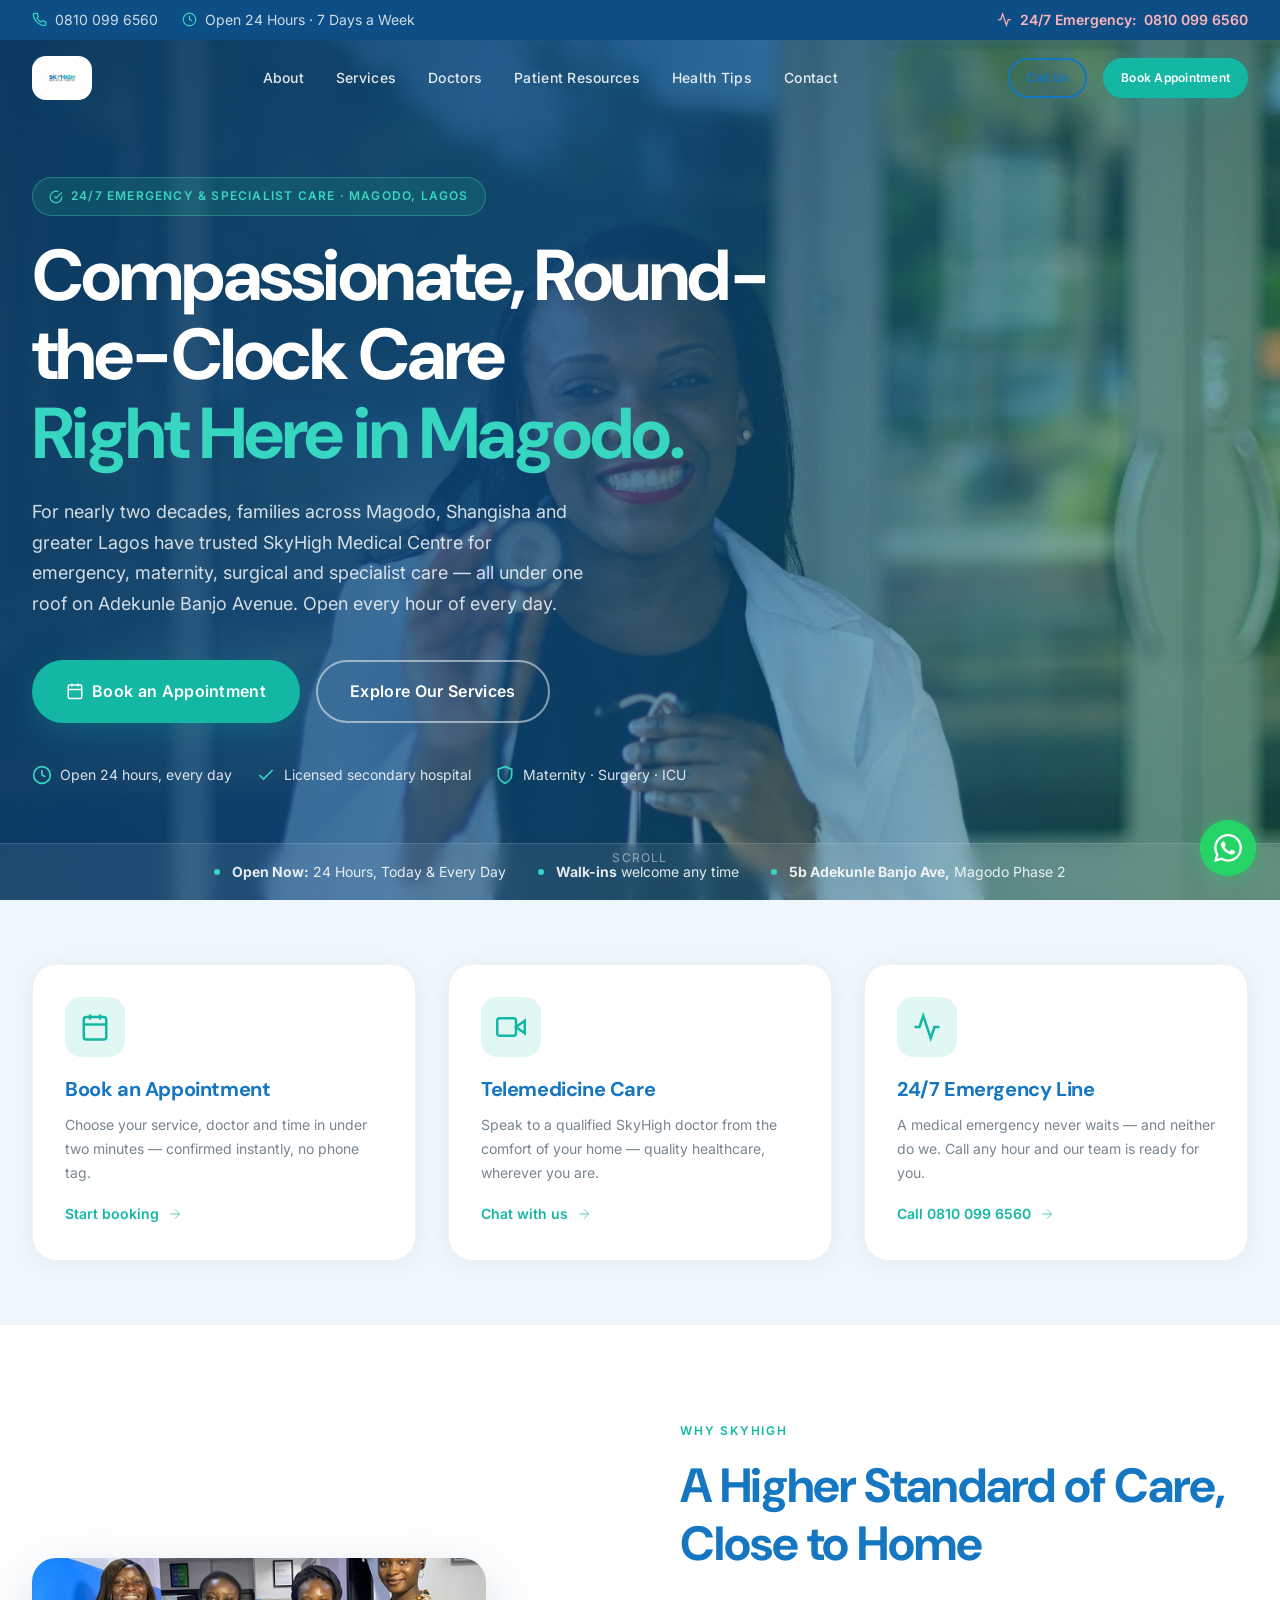
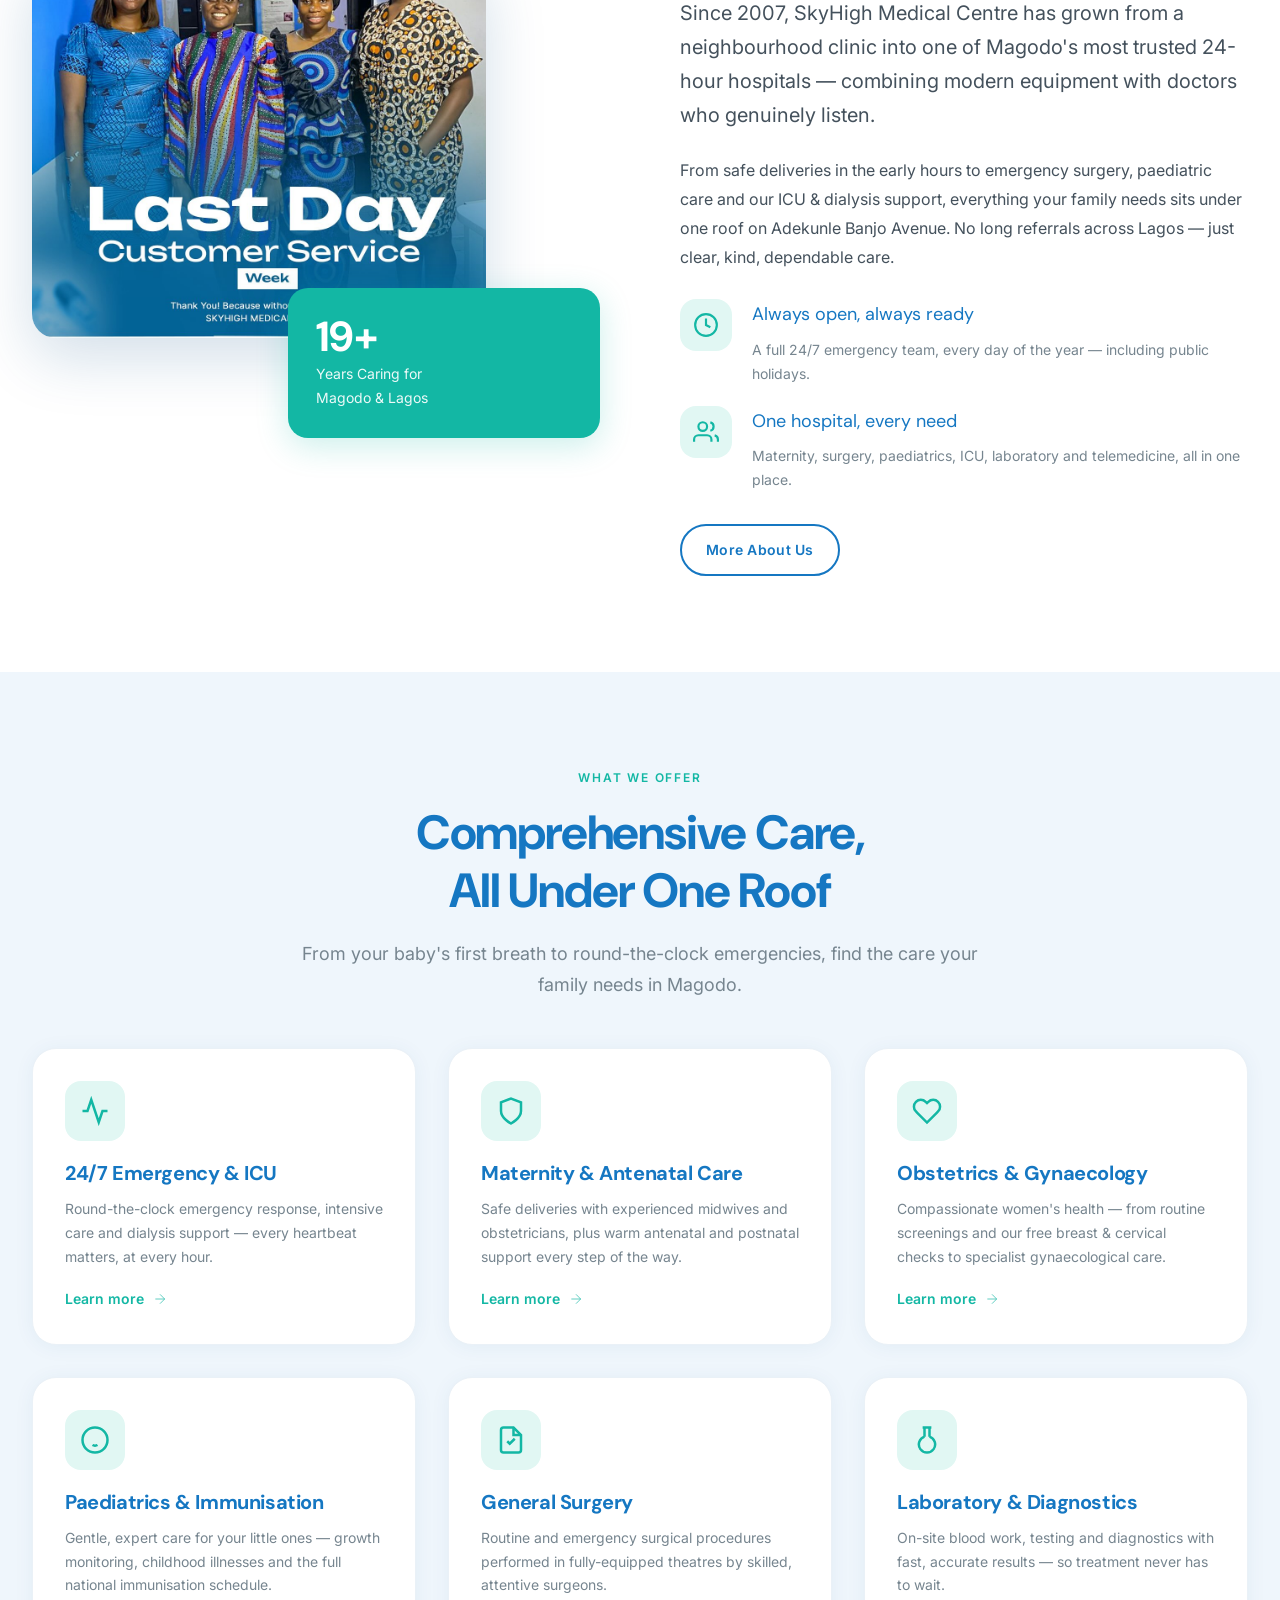
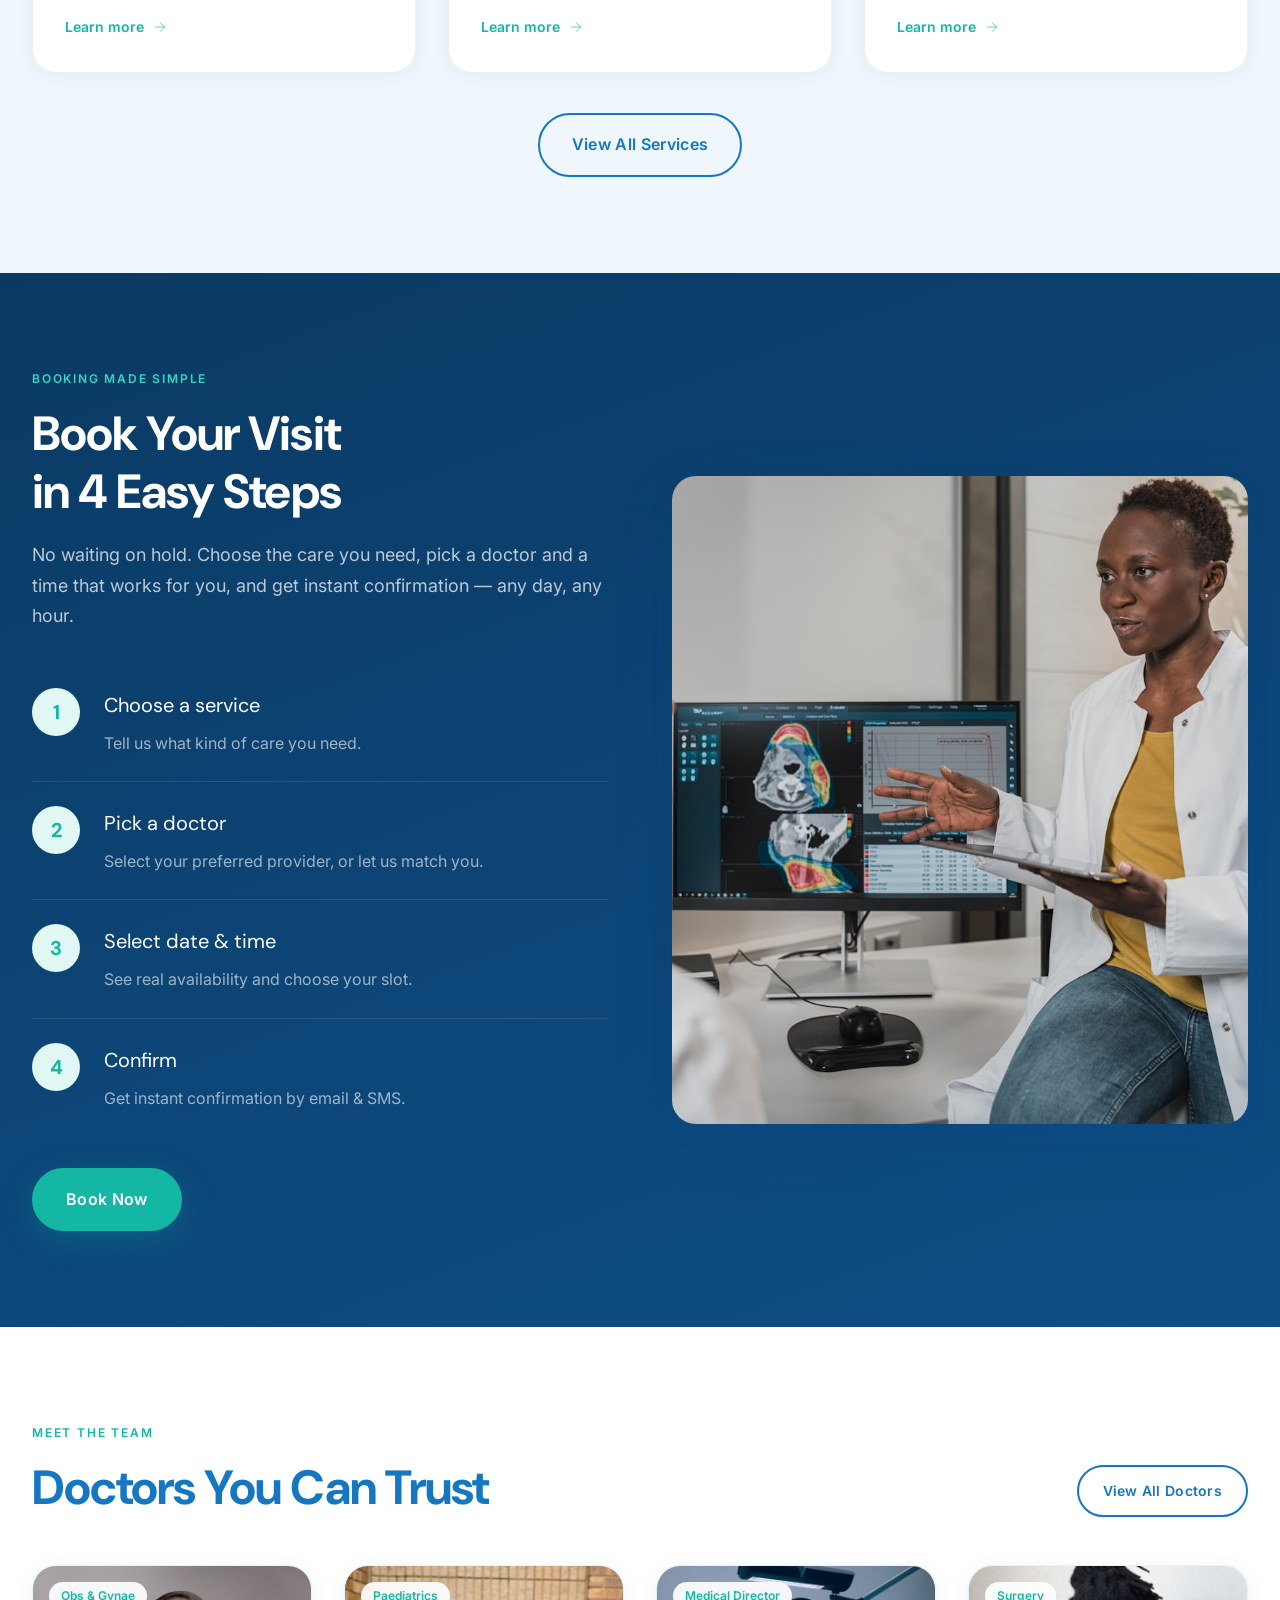
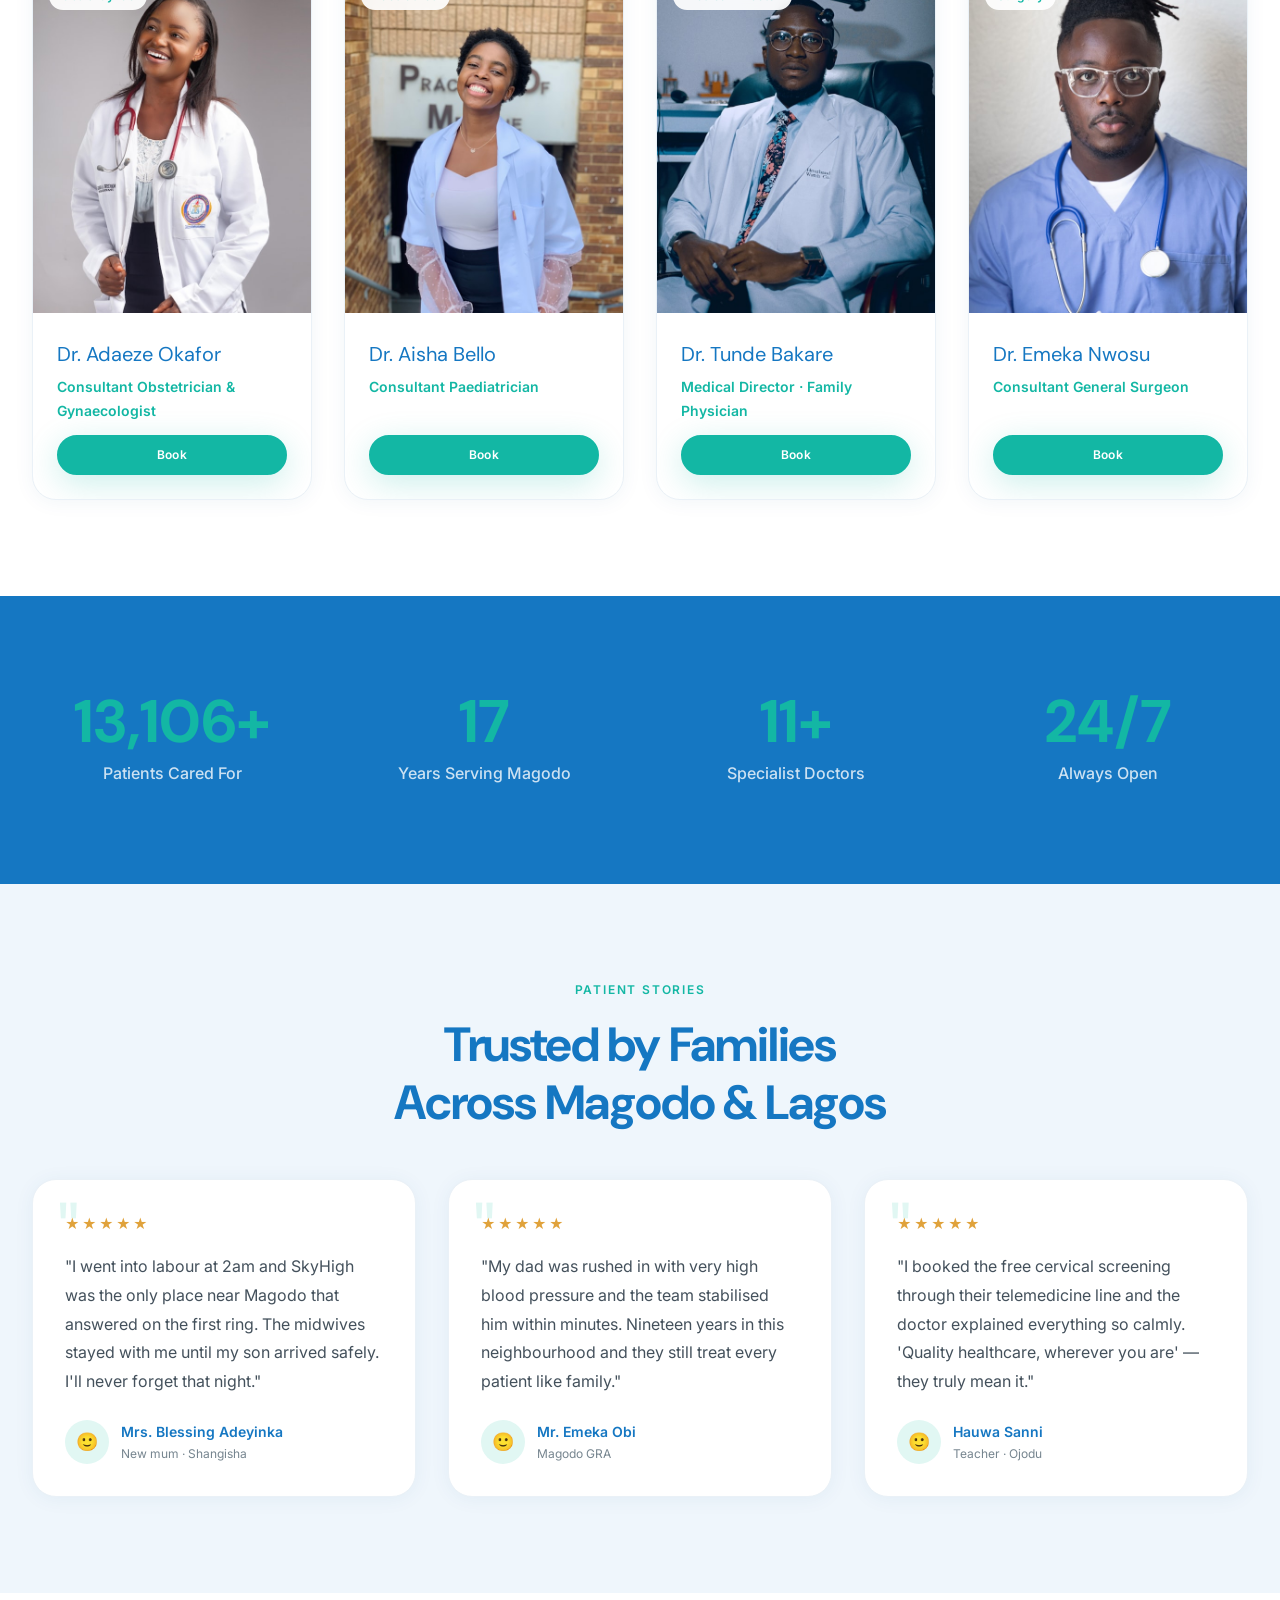
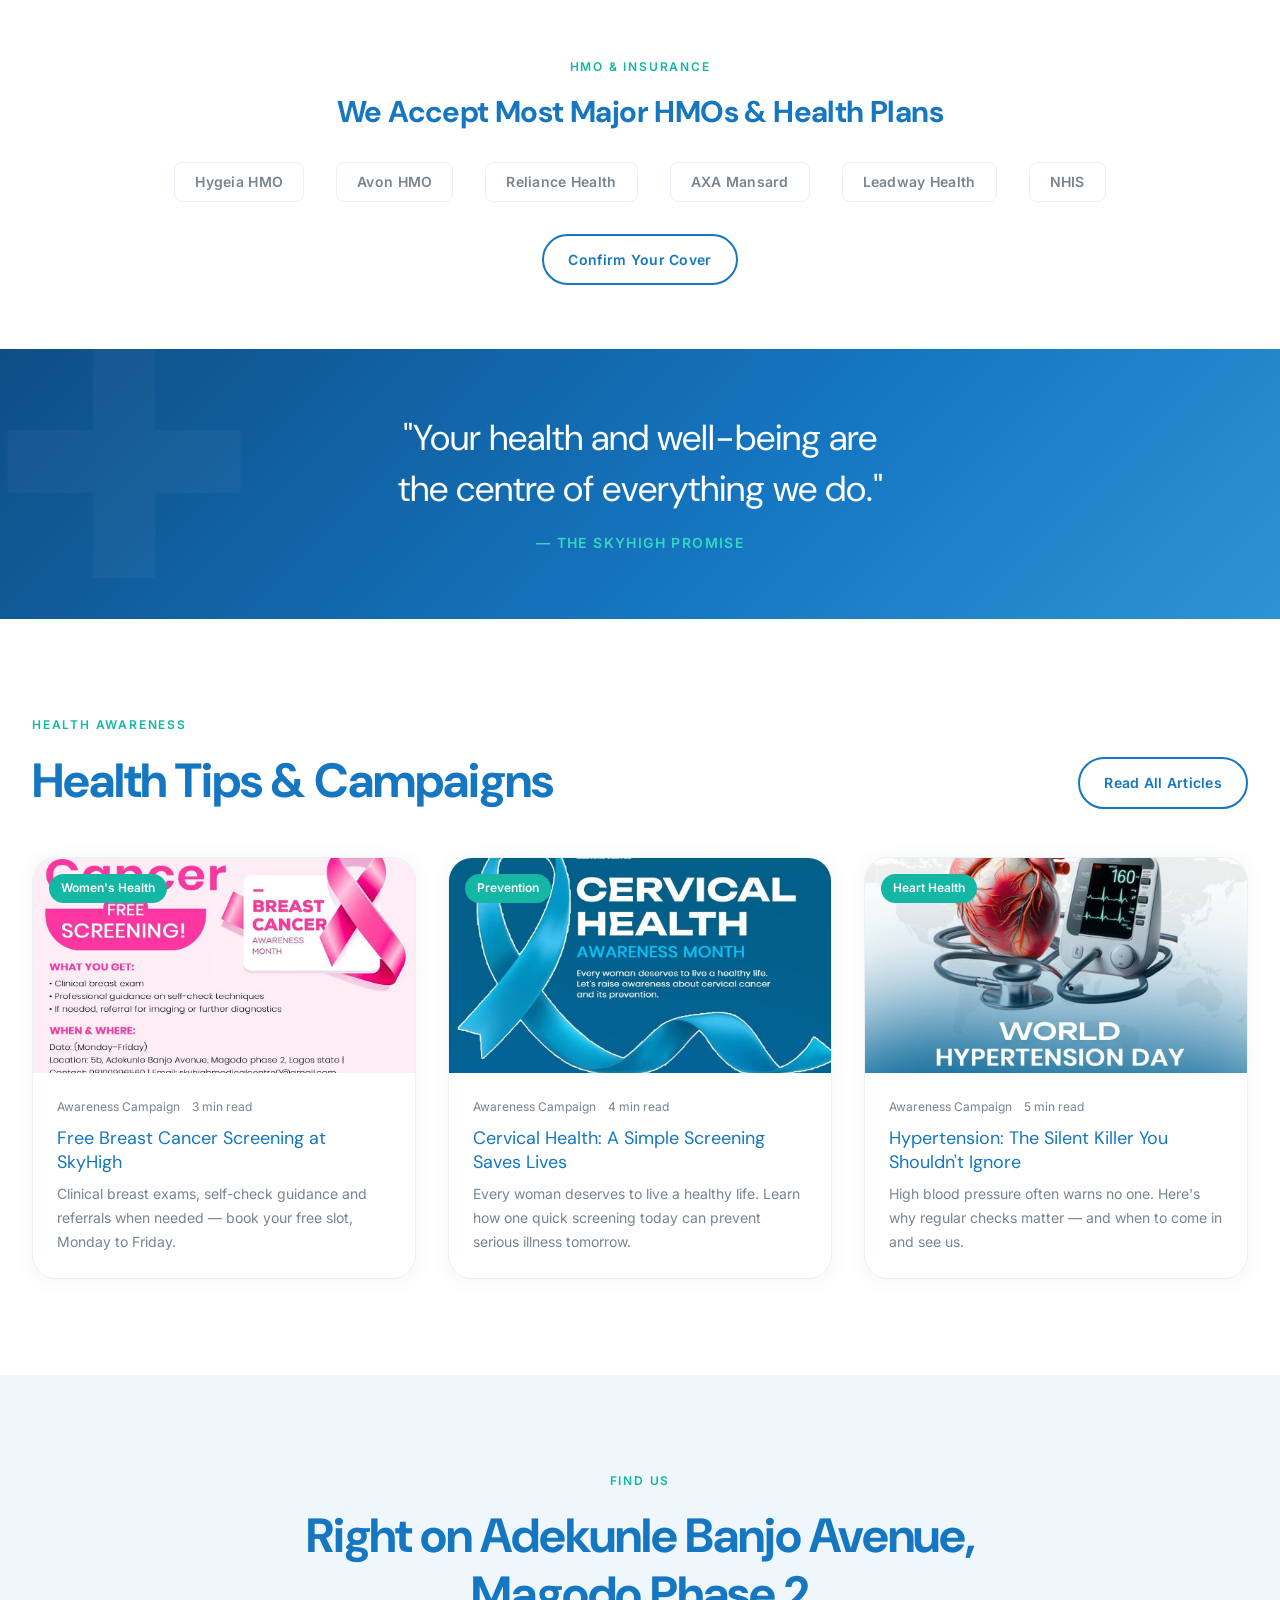
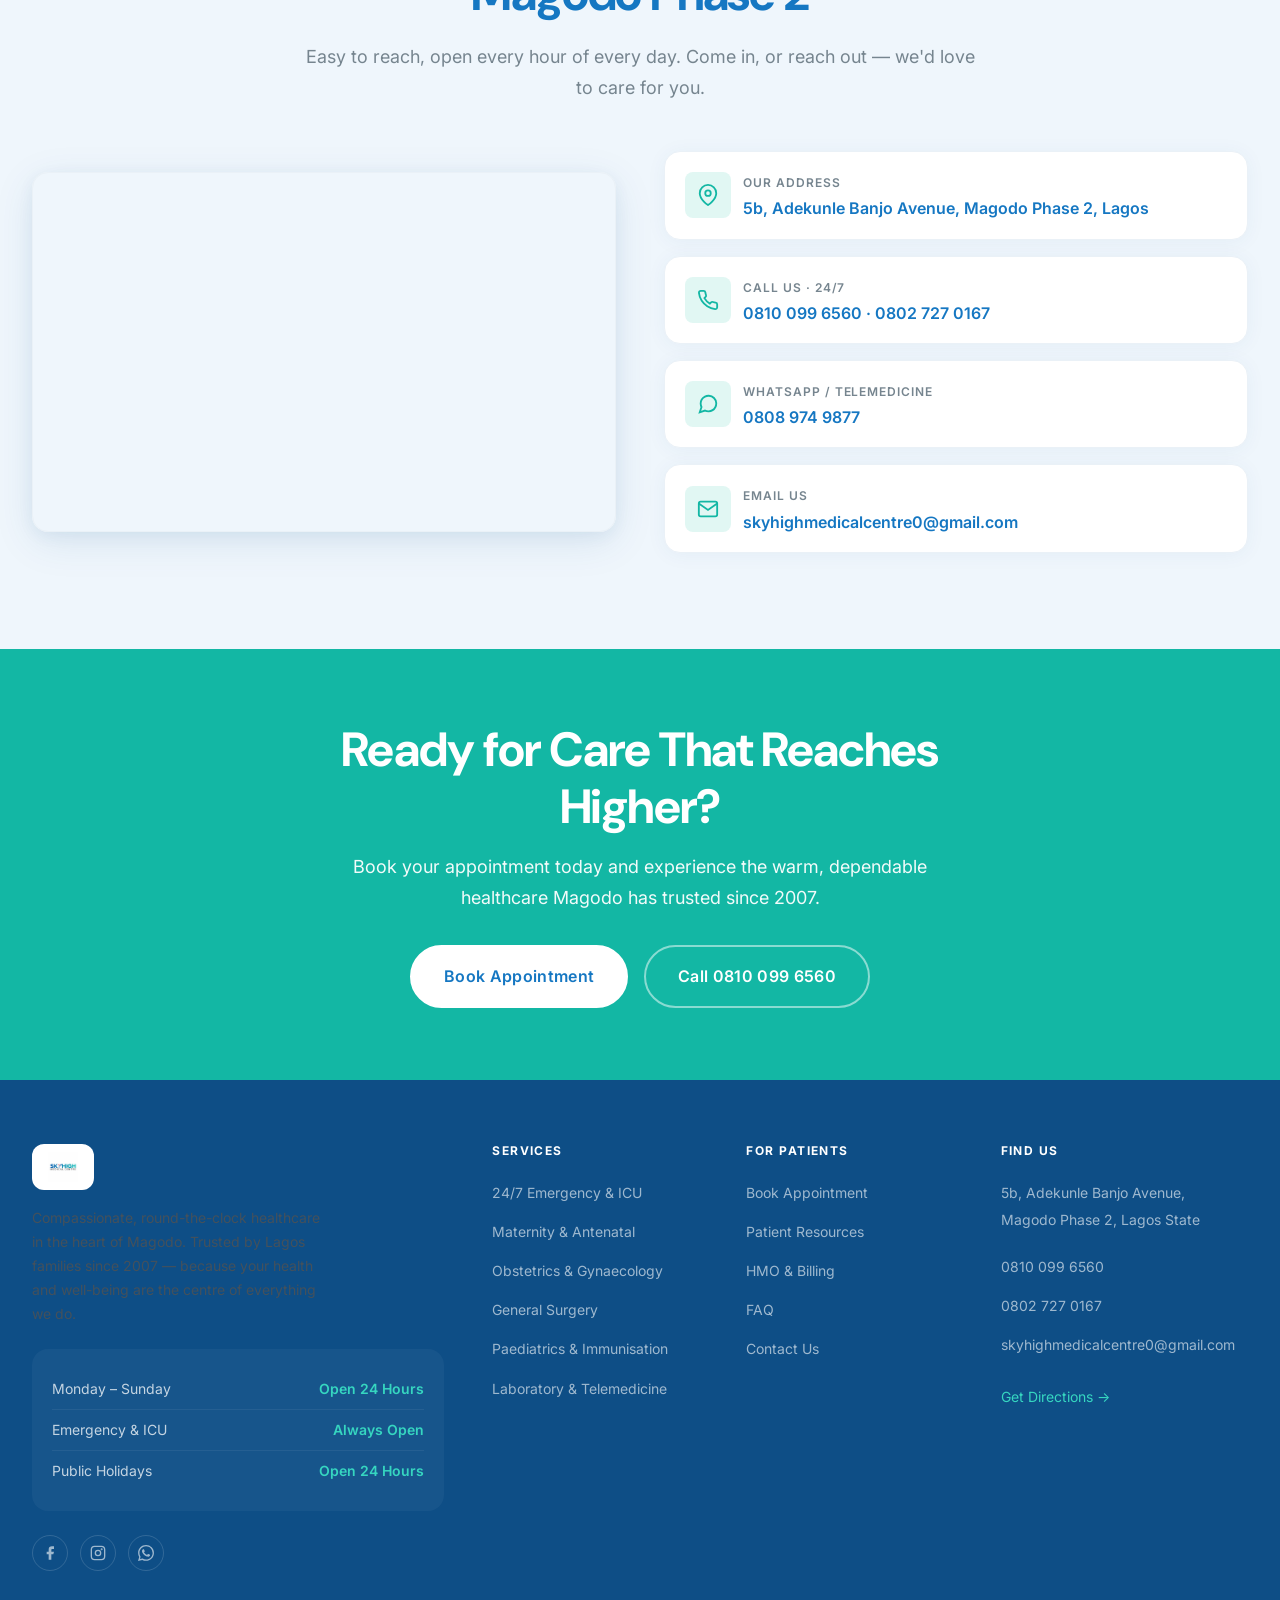
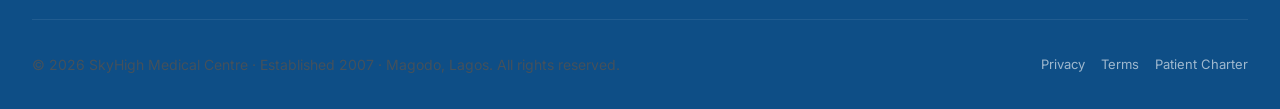
==== index.html @ 685442c5 "SkyHigh Medical Centre website Full rebrand of the clinic template for SkyHigh Medical Centre, Magod" ====
<!DOCTYPE html>
<html lang="en">
<head>
  <meta charset="UTF-8" />
  <meta name="viewport" content="width=device-width, initial-scale=1.0" />
  <meta name="description" content="SkyHigh Medical Centre — trusted 24/7 hospital on Adekunle Banjo Avenue, Magodo, Lagos. Emergency care, maternity, surgery, paediatrics, ICU, laboratory & telemedicine. Book online in minutes." />
  <meta property="og:title" content="SkyHigh Medical Centre | Magodo, Lagos" />
  <meta property="og:description" content="Compassionate 24/7 healthcare in the heart of Magodo. Emergency, maternity, surgery, paediatrics & telemedicine. Book your appointment today." />
  <meta property="og:type" content="website" />
  <meta name="theme-color" content="#1577C2" />
  <link rel="icon" href="data:image/svg+xml,%3Csvg xmlns='http://www.w3.org/2000/svg' viewBox='0 0 32 32'%3E%3Crect width='32' height='32' rx='8' fill='%231577C2'/%3E%3Cpath d='M13.5 6h5v5.5H24v5h-5.5V22h-5v-5.5H8v-5h5.5z' fill='%23fff'/%3E%3Ccircle cx='24' cy='9' r='3' fill='%2313B7A4'/%3E%3C/svg%3E" />
  <title>SkyHigh Medical Centre | Magodo, Lagos — Trusted 24/7 Care</title>
  <link rel="preconnect" href="https://fonts.googleapis.com" />
  <link rel="preconnect" href="https://fonts.gstatic.com" crossorigin />
  <link href="https://fonts.googleapis.com/css2?family=DM+Sans:opsz,wght@9..40,500;9..40,600;9..40,700;9..40,800&family=Inter:wght@400;500;600&display=swap" rel="stylesheet" />
  <link rel="stylesheet" href="css/style.css" />
</head>
<body>

  <!-- TOP UTILITY BAR -->
  <div class="topbar">
    <div class="topbar__inner">
      <div class="topbar__group">
        <span class="topbar__item">
          <svg viewBox="0 0 24 24" fill="none" stroke-width="2"><path d="M22 16.92v3a2 2 0 01-2.18 2 19.79 19.79 0 01-8.63-3.07 19.5 19.5 0 01-6-6 19.79 19.79 0 01-3.07-8.67A2 2 0 014.11 2h3a2 2 0 012 1.72c.13.96.36 1.9.7 2.81a2 2 0 01-.45 2.11L8.09 9.91a16 16 0 006 6l1.27-1.27a2 2 0 012.11-.45c.91.34 1.85.57 2.81.7A2 2 0 0122 16.92z"/></svg>
          <a href="tel:+2348100996560">0810 099 6560</a>
        </span>
        <span class="topbar__item">
          <svg viewBox="0 0 24 24" fill="none" stroke-width="2"><circle cx="12" cy="12" r="10"/><path d="M12 6v6l4 2"/></svg>
          Open 24 Hours · 7 Days a Week
        </span>
      </div>
      <div class="topbar__group">
        <span class="topbar__item topbar__item--emergency">
          <svg viewBox="0 0 24 24" fill="none" stroke-width="2"><path d="M22 12h-4l-3 9L9 3l-3 9H2"/></svg>
          24/7 Emergency: <a href="tel:+2348100996560">0810 099 6560</a>
        </span>
      </div>
    </div>
  </div>

  <!-- NAVIGATION -->
  <nav class="nav nav--transparent" id="main-nav" data-transparent="true">
    <div class="nav__inner">
      <a href="index.html" class="nav__logo nav__logo--chip" aria-label="SkyHigh Medical Centre — home">
        <img class="nav__logo-img" src="assets/logo.jpg" alt="SkyHigh Medical Centre" />
      </a>
      <ul class="nav__links">
        <li><a href="about.html" class="nav__link">About</a></li>
        <li><a href="services.html" class="nav__link">Services</a></li>
        <li><a href="doctors.html" class="nav__link">Doctors</a></li>
        <li><a href="patient-resources.html" class="nav__link">Patient Resources</a></li>
        <li><a href="health-tips.html" class="nav__link">Health Tips</a></li>
        <li><a href="contact.html" class="nav__link">Contact</a></li>
      </ul>
      <div class="nav__actions">
        <a href="tel:+2348100996560" class="btn btn--secondary btn--sm">Call Us</a>
        <a href="book-appointment.html" class="btn btn--primary btn--sm">Book Appointment</a>
        <button class="nav__menu-btn" id="menu-btn" aria-label="Open menu"><span></span><span></span><span></span></button>
      </div>
    </div>
  </nav>

  <!-- MOBILE NAV -->
  <div class="mobile-nav" id="mobile-nav">
    <button class="mobile-nav__close" id="mobile-nav-close" aria-label="Close menu">✕</button>
    <ul class="mobile-nav__links">
      <li><a href="index.html" class="mobile-nav__link">Home</a></li>
      <li><a href="about.html" class="mobile-nav__link">About</a></li>
      <li><a href="services.html" class="mobile-nav__link">Services</a></li>
      <li><a href="doctors.html" class="mobile-nav__link">Doctors</a></li>
      <li><a href="patient-resources.html" class="mobile-nav__link">Patient Resources</a></li>
      <li><a href="health-tips.html" class="mobile-nav__link">Health Tips</a></li>
      <li><a href="contact.html" class="mobile-nav__link">Contact</a></li>
      <li><a href="book-appointment.html" class="mobile-nav__link mobile-nav__link--cta">Book Appointment</a></li>
    </ul>
  </div>

  <main>

    <!-- =====================================================================
         HERO — real African doctor, brand gradient overlay
    ====================================================================== -->
    <section class="hero">
      <div class="hero__bg" style="overflow:hidden;">
        <img src="assets/hero.jpg" alt="A SkyHigh Medical Centre doctor welcoming patients in Magodo, Lagos" style="position:absolute;inset:0;width:100%;height:100%;object-fit:cover;" />
      </div>

      <div class="hero__content">
        <span class="hero__label animate-fade-up">
          <svg width="14" height="14" viewBox="0 0 24 24" fill="none" stroke="currentColor" stroke-width="2"><path d="M22 11.08V12a10 10 0 11-5.93-9.14"/><polyline points="22 4 12 14.01 9 11.01"/></svg>
          24/7 Emergency &amp; Specialist Care · Magodo, Lagos
        </span>
        <h1 class="hero__title animate-fade-up animate-fade-up--delay-1">
          Compassionate, Round-the-Clock Care
          <span>Right Here in Magodo.</span>
        </h1>
        <p class="hero__subtitle animate-fade-up animate-fade-up--delay-2">
          For nearly two decades, families across Magodo, Shangisha and greater Lagos have trusted
          SkyHigh Medical Centre for emergency, maternity, surgical and specialist care —
          all under one roof on Adekunle Banjo Avenue. Open every hour of every day.
        </p>
        <div class="hero__actions animate-fade-up animate-fade-up--delay-3">
          <a href="book-appointment.html" class="btn btn--primary btn--lg">
            <svg viewBox="0 0 24 24" fill="none" stroke="currentColor" stroke-width="2"><rect x="3" y="4" width="18" height="18" rx="2"/><line x1="16" y1="2" x2="16" y2="6"/><line x1="8" y1="2" x2="8" y2="6"/><line x1="3" y1="10" x2="21" y2="10"/></svg>
            Book an Appointment
          </a>
          <a href="services.html" class="btn btn--ghost btn--lg">Explore Our Services</a>
        </div>

        <div class="hero__trust animate-fade-up animate-fade-up--delay-4">
          <span class="hero__trust-item">
            <svg viewBox="0 0 24 24" fill="none" stroke-width="2"><circle cx="12" cy="12" r="10"/><path d="M12 6v6l4 2"/></svg>
            Open 24 hours, every day
          </span>
          <span class="hero__trust-item">
            <svg viewBox="0 0 24 24" fill="none" stroke-width="2"><path d="M20 6L9 17l-5-5"/></svg>
            Licensed secondary hospital
          </span>
          <span class="hero__trust-item">
            <svg viewBox="0 0 24 24" fill="none" stroke-width="2"><path d="M12 22s8-4 8-10V5l-8-3-8 3v7c0 6 8 10 8 10z"/></svg>
            Maternity · Surgery · ICU
          </span>
        </div>
      </div>

      <!-- Info bar -->
      <div class="info-bar" style="position:absolute;bottom:0;left:0;right:0;">
        <div class="info-bar__inner">
          <div class="info-bar__item"><div class="info-bar__dot"></div><span><strong>Open Now:</strong> 24 Hours, Today &amp; Every Day</span></div>
          <div class="info-bar__item"><div class="info-bar__dot"></div><span><strong>Walk-ins</strong> welcome any time</span></div>
          <div class="info-bar__item"><div class="info-bar__dot"></div><span><strong>5b Adekunle Banjo Ave,</strong> Magodo Phase 2</span></div>
        </div>
      </div>

      <div class="hero__scroll"><div class="hero__scroll-line"></div><span>Scroll</span></div>
    </section>

    <!-- =====================================================================
         QUICK ACTIONS — three primary patient paths
    ====================================================================== -->
    <section class="section section--warm" style="padding:64px 0;">
      <div class="container">
        <div class="grid grid-3">
          <a href="book-appointment.html" class="service-card reveal" style="text-decoration:none;">
            <div class="service-card__icon">
              <svg viewBox="0 0 24 24" stroke-width="2"><rect x="3" y="4" width="18" height="18" rx="2"/><line x1="16" y1="2" x2="16" y2="6"/><line x1="8" y1="2" x2="8" y2="6"/><line x1="3" y1="10" x2="21" y2="10"/></svg>
            </div>
            <h3 class="service-card__title">Book an Appointment</h3>
            <p class="service-card__desc">Choose your service, doctor and time in under two minutes — confirmed instantly, no phone tag.</p>
            <span class="service-card__link">Start booking <svg viewBox="0 0 24 24"><line x1="5" y1="12" x2="19" y2="12"/><polyline points="12 5 19 12 12 19"/></svg></span>
          </a>

          <a href="https://wa.me/2348089749877" target="_blank" rel="noopener" class="service-card reveal" style="text-decoration:none;transition-delay:.1s;">
            <div class="service-card__icon">
              <svg viewBox="0 0 24 24" stroke-width="2"><polygon points="23 7 16 12 23 17 23 7"/><rect x="1" y="5" width="15" height="14" rx="2" ry="2"/></svg>
            </div>
            <h3 class="service-card__title">Telemedicine Care</h3>
            <p class="service-card__desc">Speak to a qualified SkyHigh doctor from the comfort of your home — quality healthcare, wherever you are.</p>
            <span class="service-card__link">Chat with us <svg viewBox="0 0 24 24"><line x1="5" y1="12" x2="19" y2="12"/><polyline points="12 5 19 12 12 19"/></svg></span>
          </a>

          <a href="tel:+2348100996560" class="service-card reveal" style="text-decoration:none;transition-delay:.2s;">
            <div class="service-card__icon">
              <svg viewBox="0 0 24 24" stroke-width="2"><path d="M22 12h-4l-3 9L9 3l-3 9H2"/></svg>
            </div>
            <h3 class="service-card__title">24/7 Emergency Line</h3>
            <p class="service-card__desc">A medical emergency never waits — and neither do we. Call any hour and our team is ready for you.</p>
            <span class="service-card__link">Call 0810 099 6560 <svg viewBox="0 0 24 24"><line x1="5" y1="12" x2="19" y2="12"/><polyline points="12 5 19 12 12 19"/></svg></span>
          </a>
        </div>
      </div>
    </section>

    <!-- =====================================================================
         WELCOME / ABOUT TEASER
    ====================================================================== -->
    <section class="section">
      <div class="container">
        <div style="display:grid;grid-template-columns:1fr 1fr;gap:80px;align-items:center;" class="about-teaser">
          <div class="reveal" style="position:relative;height:480px;">
            <div style="position:absolute;top:0;left:0;width:80%;height:380px;border-radius:24px;overflow:hidden;box-shadow:0 20px 60px rgba(13,78,134,0.18);">
              <img data-fade src="assets/team.jpg" alt="The SkyHigh Medical Centre care team in Magodo" style="width:100%;height:100%;object-fit:cover;" />
            </div>
            <div style="position:absolute;bottom:0;right:0;width:55%;background:var(--color-accent);border-radius:20px;padding:28px;box-shadow:var(--shadow-accent);">
              <div style="font-family:'DM Sans',sans-serif;font-size:42px;font-weight:700;color:white;line-height:1;">19+</div>
              <div style="font-size:14px;color:rgba(255,255,255,0.92);margin-top:4px;">Years Caring for<br>Magodo &amp; Lagos</div>
            </div>
          </div>

          <div class="reveal">
            <span class="section-header__label">Why SkyHigh</span>
            <h2 style="margin-bottom:24px;">A Higher Standard of Care,<br>Close to Home</h2>
            <p class="text-lead" style="margin-bottom:24px;">
              Since 2007, SkyHigh Medical Centre has grown from a neighbourhood clinic into one of
              Magodo's most trusted 24-hour hospitals — combining modern equipment with doctors who
              genuinely listen.
            </p>
            <p style="margin-bottom:28px;">
              From safe deliveries in the early hours to emergency surgery, paediatric care and our
              ICU &amp; dialysis support, everything your family needs sits under one roof on Adekunle
              Banjo Avenue. No long referrals across Lagos — just clear, kind, dependable care.
            </p>
            <div style="display:flex;flex-direction:column;gap:20px;margin-bottom:32px;">
              <div class="feature">
                <div class="feature__icon"><svg viewBox="0 0 24 24" stroke-width="2"><circle cx="12" cy="12" r="10"/><path d="M12 6v6l4 2"/></svg></div>
                <div><div class="feature__title">Always open, always ready</div><div class="feature__desc">A full 24/7 emergency team, every day of the year — including public holidays.</div></div>
              </div>
              <div class="feature">
                <div class="feature__icon"><svg viewBox="0 0 24 24" stroke-width="2"><path d="M17 21v-2a4 4 0 00-4-4H5a4 4 0 00-4 4v2"/><circle cx="9" cy="7" r="4"/><path d="M23 21v-2a4 4 0 00-3-3.87M16 3.13a4 4 0 010 7.75"/></svg></div>
                <div><div class="feature__title">One hospital, every need</div><div class="feature__desc">Maternity, surgery, paediatrics, ICU, laboratory and telemedicine, all in one place.</div></div>
              </div>
            </div>
            <a href="about.html" class="btn btn--secondary">More About Us</a>
          </div>
        </div>
      </div>
    </section>

    <!-- =====================================================================
         SERVICES PREVIEW
    ====================================================================== -->
    <section class="section section--warm">
      <div class="container">
        <div class="section-header section-header--center reveal">
          <span class="section-header__label">What We Offer</span>
          <h2 class="section-header__title">Comprehensive Care,<br>All Under One Roof</h2>
          <p class="section-header__desc">From your baby's first breath to round-the-clock emergencies, find the care your family needs in Magodo.</p>
        </div>

        <div class="grid grid-3">
          <div class="service-card reveal">
            <div class="service-card__icon"><svg viewBox="0 0 24 24" stroke-width="2"><path d="M22 12h-4l-3 9L9 3l-3 9H2"/></svg></div>
            <h3 class="service-card__title">24/7 Emergency &amp; ICU</h3>
            <p class="service-card__desc">Round-the-clock emergency response, intensive care and dialysis support — every heartbeat matters, at every hour.</p>
            <a href="services.html" class="service-card__link">Learn more <svg viewBox="0 0 24 24"><line x1="5" y1="12" x2="19" y2="12"/><polyline points="12 5 19 12 12 19"/></svg></a>
          </div>
          <div class="service-card reveal" style="transition-delay:.1s;">
            <div class="service-card__icon"><svg viewBox="0 0 24 24" stroke-width="2"><path d="M12 22s8-4 8-10V5l-8-3-8 3v7c0 6 8 10 8 10z"/></svg></div>
            <h3 class="service-card__title">Maternity &amp; Antenatal Care</h3>
            <p class="service-card__desc">Safe deliveries with experienced midwives and obstetricians, plus warm antenatal and postnatal support every step of the way.</p>
            <a href="services.html" class="service-card__link">Learn more <svg viewBox="0 0 24 24"><line x1="5" y1="12" x2="19" y2="12"/><polyline points="12 5 19 12 12 19"/></svg></a>
          </div>
          <div class="service-card reveal" style="transition-delay:.2s;">
            <div class="service-card__icon"><svg viewBox="0 0 24 24" stroke-width="2"><path d="M20.84 4.61a5.5 5.5 0 00-7.78 0L12 5.67l-1.06-1.06a5.5 5.5 0 00-7.78 7.78l1.06 1.06L12 21.23l7.78-7.78 1.06-1.06a5.5 5.5 0 000-7.78z"/></svg></div>
            <h3 class="service-card__title">Obstetrics &amp; Gynaecology</h3>
            <p class="service-card__desc">Compassionate women's health — from routine screenings and our free breast &amp; cervical checks to specialist gynaecological care.</p>
            <a href="services.html" class="service-card__link">Learn more <svg viewBox="0 0 24 24"><line x1="5" y1="12" x2="19" y2="12"/><polyline points="12 5 19 12 12 19"/></svg></a>
          </div>
          <div class="service-card reveal">
            <div class="service-card__icon"><svg viewBox="0 0 24 24" stroke-width="2"><path d="M9 12h.01M15 12h.01M10 16c.5.3 1.2.5 2 .5s1.5-.2 2-.5"/><circle cx="12" cy="12" r="10"/></svg></div>
            <h3 class="service-card__title">Paediatrics &amp; Immunisation</h3>
            <p class="service-card__desc">Gentle, expert care for your little ones — growth monitoring, childhood illnesses and the full national immunisation schedule.</p>
            <a href="services.html" class="service-card__link">Learn more <svg viewBox="0 0 24 24"><line x1="5" y1="12" x2="19" y2="12"/><polyline points="12 5 19 12 12 19"/></svg></a>
          </div>
          <div class="service-card reveal" style="transition-delay:.1s;">
            <div class="service-card__icon"><svg viewBox="0 0 24 24" stroke-width="2"><path d="M14 2H6a2 2 0 00-2 2v16a2 2 0 002 2h12a2 2 0 002-2V8z"/><polyline points="14 2 14 8 20 8"/><path d="M9 13l2 2 4-4"/></svg></div>
            <h3 class="service-card__title">General Surgery</h3>
            <p class="service-card__desc">Routine and emergency surgical procedures performed in fully-equipped theatres by skilled, attentive surgeons.</p>
            <a href="services.html" class="service-card__link">Learn more <svg viewBox="0 0 24 24"><line x1="5" y1="12" x2="19" y2="12"/><polyline points="12 5 19 12 12 19"/></svg></a>
          </div>
          <div class="service-card reveal" style="transition-delay:.2s;">
            <div class="service-card__icon"><svg viewBox="0 0 24 24" stroke-width="2"><path d="M10 2v7.31M14 9.3V2M8.5 2h7M14 9.3a6.5 6.5 0 11-4 0"/></svg></div>
            <h3 class="service-card__title">Laboratory &amp; Diagnostics</h3>
            <p class="service-card__desc">On-site blood work, testing and diagnostics with fast, accurate results — so treatment never has to wait.</p>
            <a href="services.html" class="service-card__link">Learn more <svg viewBox="0 0 24 24"><line x1="5" y1="12" x2="19" y2="12"/><polyline points="12 5 19 12 12 19"/></svg></a>
          </div>
        </div>

        <div style="text-align:center;margin-top:40px;" class="reveal">
          <a href="services.html" class="btn btn--secondary btn--lg">View All Services</a>
        </div>
      </div>
    </section>

    <!-- =====================================================================
         BOOKING TEASER — signature feature
    ====================================================================== -->
    <section class="section" style="background:linear-gradient(160deg,#0A3A63 0%,#0E4E86 100%);">
      <div class="container">
        <div style="display:grid;grid-template-columns:1fr 1fr;gap:64px;align-items:center;" class="reveal booking-teaser">
          <div>
            <span class="section-header__label" style="color:var(--color-accent-light);">Booking Made Simple</span>
            <h2 style="color:white;margin-bottom:20px;">Book Your Visit<br>in 4 Easy Steps</h2>
            <p style="color:rgba(255,255,255,0.72);font-size:18px;line-height:1.7;margin-bottom:32px;">
              No waiting on hold. Choose the care you need, pick a doctor and a time that works for you,
              and get instant confirmation — any day, any hour.
            </p>
            <div class="steps" style="margin-bottom:32px;">
              <div class="step" style="border-color:rgba(255,255,255,0.1);">
                <div class="step__number">1</div>
                <div class="step__content"><div class="step__title" style="color:white;">Choose a service</div><div class="step__desc" style="color:rgba(255,255,255,0.6);">Tell us what kind of care you need.</div></div>
              </div>
              <div class="step" style="border-color:rgba(255,255,255,0.1);">
                <div class="step__number">2</div>
                <div class="step__content"><div class="step__title" style="color:white;">Pick a doctor</div><div class="step__desc" style="color:rgba(255,255,255,0.6);">Select your preferred provider, or let us match you.</div></div>
              </div>
              <div class="step" style="border-color:rgba(255,255,255,0.1);">
                <div class="step__number">3</div>
                <div class="step__content"><div class="step__title" style="color:white;">Select date &amp; time</div><div class="step__desc" style="color:rgba(255,255,255,0.6);">See real availability and choose your slot.</div></div>
              </div>
              <div class="step" style="border-color:transparent;">
                <div class="step__number">4</div>
                <div class="step__content"><div class="step__title" style="color:white;">Confirm</div><div class="step__desc" style="color:rgba(255,255,255,0.6);">Get instant confirmation by email &amp; SMS.</div></div>
              </div>
            </div>
            <a href="book-appointment.html" class="btn btn--primary btn--lg">Book Now</a>
          </div>

          <div style="border-radius:24px;overflow:hidden;box-shadow:var(--shadow-xl);">
            <img data-fade src="assets/care.jpg" alt="A SkyHigh doctor reviewing diagnostics" style="width:100%;height:100%;object-fit:cover;" />
          </div>
        </div>
      </div>
    </section>

    <!-- =====================================================================
         DOCTORS PREVIEW
    ====================================================================== -->
    <section class="section">
      <div class="container">
        <div style="display:flex;justify-content:space-between;align-items:flex-end;margin-bottom:48px;flex-wrap:wrap;gap:16px;" class="reveal">
          <div>
            <span class="section-header__label">Meet the Team</span>
            <h2>Doctors You Can Trust</h2>
          </div>
          <a href="doctors.html" class="btn btn--secondary">View All Doctors</a>
        </div>

        <div class="grid grid-4">
          <div class="doctor-card reveal">
            <div class="doctor-card__photo-wrap">
              <img data-fade class="doctor-card__photo" src="assets/doctor-1.jpg" alt="Dr. Adaeze Okafor" />
              <span class="doctor-card__badge">Obs &amp; Gynae</span>
            </div>
            <div class="doctor-card__body">
              <div class="doctor-card__name">Dr. Adaeze Okafor</div>
              <div class="doctor-card__specialty">Consultant Obstetrician &amp; Gynaecologist</div>
              <a href="book-appointment.html" class="btn btn--primary btn--sm btn--full">Book</a>
            </div>
          </div>
          <div class="doctor-card reveal" style="transition-delay:.1s;">
            <div class="doctor-card__photo-wrap">
              <img data-fade class="doctor-card__photo" src="assets/doctor-2.jpg" alt="Dr. Aisha Bello" />
              <span class="doctor-card__badge">Paediatrics</span>
            </div>
            <div class="doctor-card__body">
              <div class="doctor-card__name">Dr. Aisha Bello</div>
              <div class="doctor-card__specialty">Consultant Paediatrician</div>
              <a href="book-appointment.html" class="btn btn--primary btn--sm btn--full">Book</a>
            </div>
          </div>
          <div class="doctor-card reveal" style="transition-delay:.2s;">
            <div class="doctor-card__photo-wrap">
              <img data-fade class="doctor-card__photo" src="assets/doctor-3.jpg" alt="Dr. Tunde Bakare" />
              <span class="doctor-card__badge">Medical Director</span>
            </div>
            <div class="doctor-card__body">
              <div class="doctor-card__name">Dr. Tunde Bakare</div>
              <div class="doctor-card__specialty">Medical Director · Family Physician</div>
              <a href="book-appointment.html" class="btn btn--primary btn--sm btn--full">Book</a>
            </div>
          </div>
          <div class="doctor-card reveal" style="transition-delay:.3s;">
            <div class="doctor-card__photo-wrap">
              <img data-fade class="doctor-card__photo" src="assets/doctor-4.jpg" alt="Dr. Emeka Nwosu" />
              <span class="doctor-card__badge">Surgery</span>
            </div>
            <div class="doctor-card__body">
              <div class="doctor-card__name">Dr. Emeka Nwosu</div>
              <div class="doctor-card__specialty">Consultant General Surgeon</div>
              <a href="book-appointment.html" class="btn btn--primary btn--sm btn--full">Book</a>
            </div>
          </div>
        </div>
      </div>
    </section>

    <!-- =====================================================================
         STATS
    ====================================================================== -->
    <section class="section" style="background:var(--color-primary);padding:64px 0;">
      <div class="container">
        <div class="grid grid-4">
          <div class="stat-card reveal"><div class="stat-card__number" data-count="14000" data-suffix="+">14,000+</div><div class="stat-card__label" style="color:rgba(255,255,255,0.78);">Patients Cared For</div></div>
          <div class="stat-card reveal" style="transition-delay:.1s;"><div class="stat-card__number" data-count="19">19</div><div class="stat-card__label" style="color:rgba(255,255,255,0.78);">Years Serving Magodo</div></div>
          <div class="stat-card reveal" style="transition-delay:.2s;"><div class="stat-card__number" data-count="12" data-suffix="+">12+</div><div class="stat-card__label" style="color:rgba(255,255,255,0.78);">Specialist Doctors</div></div>
          <div class="stat-card reveal" style="transition-delay:.3s;"><div class="stat-card__number">24/7</div><div class="stat-card__label" style="color:rgba(255,255,255,0.78);">Always Open</div></div>
        </div>
      </div>
    </section>

    <!-- =====================================================================
         TESTIMONIALS
    ====================================================================== -->
    <section class="section section--warm">
      <div class="container">
        <div class="section-header section-header--center reveal">
          <span class="section-header__label">Patient Stories</span>
          <h2 class="section-header__title">Trusted by Families<br>Across Magodo &amp; Lagos</h2>
        </div>
        <div class="grid grid-3">
          <div class="testimonial reveal">
            <div class="testimonial__stars">★★★★★</div>
            <p class="testimonial__text">"I went into labour at 2am and SkyHigh was the only place near Magodo that answered on the first ring. The midwives stayed with me until my son arrived safely. I'll never forget that night."</p>
            <div class="testimonial__author"><div class="testimonial__avatar-placeholder">🙂</div><div><div class="testimonial__name">Mrs. Blessing Adeyinka</div><div class="testimonial__role">New mum · Shangisha</div></div></div>
          </div>
          <div class="testimonial reveal" style="transition-delay:.1s;">
            <div class="testimonial__stars">★★★★★</div>
            <p class="testimonial__text">"My dad was rushed in with very high blood pressure and the team stabilised him within minutes. Nineteen years in this neighbourhood and they still treat every patient like family."</p>
            <div class="testimonial__author"><div class="testimonial__avatar-placeholder">🙂</div><div><div class="testimonial__name">Mr. Emeka Obi</div><div class="testimonial__role">Magodo GRA</div></div></div>
          </div>
          <div class="testimonial reveal" style="transition-delay:.2s;">
            <div class="testimonial__stars">★★★★★</div>
            <p class="testimonial__text">"I booked the free cervical screening through their telemedicine line and the doctor explained everything so calmly. 'Quality healthcare, wherever you are' — they truly mean it."</p>
            <div class="testimonial__author"><div class="testimonial__avatar-placeholder">🙂</div><div><div class="testimonial__name">Hauwa Sanni</div><div class="testimonial__role">Teacher · Ojodu</div></div></div>
          </div>
        </div>
      </div>
    </section>

    <!-- =====================================================================
         HMO / INSURANCE
    ====================================================================== -->
    <section class="section" style="padding:64px 0;">
      <div class="container">
        <div class="text-center reveal" style="margin-bottom:32px;">
          <span class="section-header__label" style="display:block;">HMO &amp; Insurance</span>
          <h3>We Accept Most Major HMOs &amp; Health Plans</h3>
        </div>
        <div class="logo-row reveal">
          <div class="logo-row__item">Hygeia HMO</div>
          <div class="logo-row__item">Avon HMO</div>
          <div class="logo-row__item">Reliance Health</div>
          <div class="logo-row__item">AXA Mansard</div>
          <div class="logo-row__item">Leadway Health</div>
          <div class="logo-row__item">NHIS</div>
        </div>
        <div class="text-center mt-8 reveal">
          <a href="contact.html" class="btn btn--secondary">Confirm Your Cover</a>
        </div>
      </div>
    </section>

    <!-- =====================================================================
         QUOTE / REASSURANCE BANNER
    ====================================================================== -->
    <div class="quote-banner">
      <p class="quote-banner__text">"Your health and well-being are<br>the centre of everything we do."</p>
      <p class="quote-banner__ref">— The SkyHigh Promise</p>
    </div>

    <!-- =====================================================================
         HEALTH TIPS PREVIEW — real SkyHigh awareness campaigns
    ====================================================================== -->
    <section class="section">
      <div class="container">
        <div style="display:flex;justify-content:space-between;align-items:flex-end;margin-bottom:48px;flex-wrap:wrap;gap:16px;" class="reveal">
          <div>
            <span class="section-header__label">Health Awareness</span>
            <h2>Health Tips &amp; Campaigns</h2>
          </div>
          <a href="health-tips.html" class="btn btn--secondary">Read All Articles</a>
        </div>

        <div class="grid grid-3">
          <a href="health-tips.html" class="article-card reveal" style="text-decoration:none;">
            <div class="article-card__thumb"><img data-fade src="assets/tip-breast.jpg" alt="Free breast cancer screening at SkyHigh Medical Centre" /><span class="article-card__tag">Women's Health</span></div>
            <div class="article-card__body">
              <div class="article-card__meta"><span>Awareness Campaign</span><span>3 min read</span></div>
              <div class="article-card__title">Free Breast Cancer Screening at SkyHigh</div>
              <p class="article-card__excerpt">Clinical breast exams, self-check guidance and referrals when needed — book your free slot, Monday to Friday.</p>
            </div>
          </a>
          <a href="health-tips.html" class="article-card reveal" style="text-decoration:none;transition-delay:.1s;">
            <div class="article-card__thumb"><img data-fade src="assets/tip-cervical.jpg" alt="Cervical health awareness at SkyHigh Medical Centre" /><span class="article-card__tag">Prevention</span></div>
            <div class="article-card__body">
              <div class="article-card__meta"><span>Awareness Campaign</span><span>4 min read</span></div>
              <div class="article-card__title">Cervical Health: A Simple Screening Saves Lives</div>
              <p class="article-card__excerpt">Every woman deserves to live a healthy life. Learn how one quick screening today can prevent serious illness tomorrow.</p>
            </div>
          </a>
          <a href="health-tips.html" class="article-card reveal" style="text-decoration:none;transition-delay:.2s;">
            <div class="article-card__thumb"><img data-fade src="assets/tip-hypertension.jpg" alt="World Hypertension Day awareness at SkyHigh Medical Centre" /><span class="article-card__tag">Heart Health</span></div>
            <div class="article-card__body">
              <div class="article-card__meta"><span>Awareness Campaign</span><span>5 min read</span></div>
              <div class="article-card__title">Hypertension: The Silent Killer You Shouldn't Ignore</div>
              <p class="article-card__excerpt">High blood pressure often warns no one. Here's why regular checks matter — and when to come in and see us.</p>
            </div>
          </a>
        </div>
      </div>
    </section>

    <!-- =====================================================================
         FIND US — Google Maps + contact
    ====================================================================== -->
    <section class="section section--warm">
      <div class="container">
        <div class="section-header section-header--center reveal">
          <span class="section-header__label">Find Us</span>
          <h2 class="section-header__title">Right on Adekunle Banjo Avenue,<br>Magodo Phase 2</h2>
          <p class="section-header__desc">Easy to reach, open every hour of every day. Come in, or reach out — we'd love to care for you.</p>
        </div>

        <div style="display:grid;grid-template-columns:1fr 1fr;gap:48px;align-items:center;" class="find-us reveal">
          <div class="map-embed">
            <iframe
              title="SkyHigh Medical Centre location on Google Maps"
              src="https://maps.google.com/maps?q=Skyhigh%20Medical%20Centre%2C%20Adekunle%20Banjo%20Avenue%2C%20Magodo%2C%20Lagos&t=&z=15&ie=UTF8&iwloc=&output=embed"
              loading="lazy" referrerpolicy="no-referrer-when-downgrade"></iframe>
          </div>
          <div>
            <div class="contact-row" style="flex-direction:column;">
              <a href="https://maps.google.com/maps?q=Skyhigh+Medical+Centre,+Adekunle+Banjo+Avenue,+Magodo,+Lagos" target="_blank" rel="noopener" class="contact-chip">
                <span class="contact-chip__icon"><svg viewBox="0 0 24 24" stroke-width="2"><path d="M21 10c0 7-9 13-9 13s-9-6-9-13a9 9 0 0118 0z"/><circle cx="12" cy="10" r="3"/></svg></span>
                <span><span class="contact-chip__label">Our Address</span><br><span class="contact-chip__value">5b, Adekunle Banjo Avenue, Magodo Phase 2, Lagos</span></span>
              </a>
              <a href="tel:+2348100996560" class="contact-chip">
                <span class="contact-chip__icon"><svg viewBox="0 0 24 24" stroke-width="2"><path d="M22 16.92v3a2 2 0 01-2.18 2 19.79 19.79 0 01-8.63-3.07 19.5 19.5 0 01-6-6 19.79 19.79 0 01-3.07-8.67A2 2 0 014.11 2h3a2 2 0 012 1.72c.13.96.36 1.9.7 2.81a2 2 0 01-.45 2.11L8.09 9.91a16 16 0 006 6l1.27-1.27a2 2 0 012.11-.45c.91.34 1.85.57 2.81.7A2 2 0 0122 16.92z"/></svg></span>
                <span><span class="contact-chip__label">Call Us · 24/7</span><br><span class="contact-chip__value">0810 099 6560 · 0802 727 0167</span></span>
              </a>
              <a href="https://wa.me/2348089749877" target="_blank" rel="noopener" class="contact-chip">
                <span class="contact-chip__icon"><svg viewBox="0 0 24 24" stroke-width="2"><path d="M21 11.5a8.38 8.38 0 01-.9 3.8 8.5 8.5 0 01-7.6 4.7 8.38 8.38 0 01-3.8-.9L3 21l1.9-5.7a8.38 8.38 0 01-.9-3.8 8.5 8.5 0 014.7-7.6 8.38 8.38 0 013.8-.9h.5a8.48 8.48 0 018 8v.5z"/></svg></span>
                <span><span class="contact-chip__label">WhatsApp / Telemedicine</span><br><span class="contact-chip__value">0808 974 9877</span></span>
              </a>
              <a href="mailto:skyhighmedicalcentre0@gmail.com" class="contact-chip">
                <span class="contact-chip__icon"><svg viewBox="0 0 24 24" stroke-width="2"><path d="M4 4h16a2 2 0 012 2v12a2 2 0 01-2 2H4a2 2 0 01-2-2V6a2 2 0 012-2z"/><polyline points="22,6 12,13 2,6"/></svg></span>
                <span><span class="contact-chip__label">Email Us</span><br><span class="contact-chip__value">skyhighmedicalcentre0@gmail.com</span></span>
              </a>
            </div>
          </div>
        </div>
      </div>
    </section>

    <!-- =====================================================================
         CTA STRIP
    ====================================================================== -->
    <section class="section" style="background:var(--color-accent);padding:72px 0;text-align:center;">
      <div class="container">
        <div class="reveal" style="max-width:640px;margin:0 auto;">
          <h2 style="color:white;margin-bottom:16px;">Ready for Care That Reaches Higher?</h2>
          <p style="color:rgba(255,255,255,0.94);font-size:18px;line-height:1.7;margin-bottom:32px;">
            Book your appointment today and experience the warm, dependable healthcare Magodo has trusted since 2007.
          </p>
          <div style="display:flex;gap:16px;justify-content:center;flex-wrap:wrap;">
            <a href="book-appointment.html" class="btn btn--white btn--lg">Book Appointment</a>
            <a href="tel:+2348100996560" class="btn btn--ghost btn--lg">Call 0810 099 6560</a>
          </div>
        </div>
      </div>
    </section>

  </main>

  <!-- FOOTER -->
  <footer class="footer">
    <div class="container">
      <div class="footer__grid">
        <div class="footer__brand">
          <a href="index.html" class="footer__logo footer__logo--chip"><img class="footer__logo-img" src="assets/logo.jpg" alt="SkyHigh Medical Centre" /></a>
          <p class="footer__tagline">Compassionate, round-the-clock healthcare in the heart of Magodo. Trusted by Lagos families since 2007 — because your health and well-being are the centre of everything we do.</p>
          <div class="footer__hours">
            <div class="footer__hours-row"><span>Monday – Sunday</span><span>Open 24 Hours</span></div>
            <div class="footer__hours-row"><span>Emergency &amp; ICU</span><span>Always Open</span></div>
            <div class="footer__hours-row"><span>Public Holidays</span><span>Open 24 Hours</span></div>
          </div>
          <div class="footer__socials mt-6">
            <a href="https://www.facebook.com/skyhighmedicalcentre" target="_blank" rel="noopener" class="footer__social" aria-label="Facebook"><svg width="16" height="16" fill="currentColor" viewBox="0 0 24 24"><path d="M18 2h-3a5 5 0 00-5 5v3H7v4h3v8h4v-8h3l1-4h-4V7a1 1 0 011-1h3z"/></svg></a>
            <a href="https://www.instagram.com/skyhighmedicalcentre" target="_blank" rel="noopener" class="footer__social" aria-label="Instagram"><svg width="16" height="16" fill="none" stroke="currentColor" stroke-width="2" viewBox="0 0 24 24"><rect x="2" y="2" width="20" height="20" rx="5" ry="5"/><circle cx="12" cy="12" r="4"/><circle cx="17.5" cy="6.5" r=".5" fill="currentColor"/></svg></a>
            <a href="https://wa.me/2348089749877" target="_blank" rel="noopener" class="footer__social" aria-label="WhatsApp"><svg width="16" height="16" fill="currentColor" viewBox="0 0 24 24"><path d="M17.47 14.38c-.3-.15-1.76-.87-2.03-.97-.27-.1-.47-.15-.67.15-.2.3-.77.96-.94 1.16-.17.2-.35.22-.64.07-.3-.15-1.26-.46-2.39-1.48-.88-.79-1.48-1.76-1.65-2.06-.17-.3-.02-.46.13-.6.13-.14.3-.35.44-.52.15-.18.2-.3.3-.5.1-.2.05-.37-.02-.52-.08-.15-.67-1.61-.92-2.21-.24-.58-.49-.5-.67-.51h-.57c-.2 0-.52.07-.8.37-.27.3-1.04 1.02-1.04 2.48 0 1.46 1.07 2.88 1.22 3.07.15.2 2.1 3.2 5.08 4.49.71.3 1.26.49 1.69.62.71.23 1.36.2 1.87.12.57-.08 1.76-.72 2-1.41.25-.7.25-1.29.18-1.41-.07-.12-.27-.2-.57-.35M12.05 21.78h-.01a9.87 9.87 0 01-5.03-1.38l-.36-.21-3.74.98 1-3.65-.24-.37a9.86 9.86 0 01-1.51-5.26c0-5.45 4.44-9.88 9.89-9.88 2.64 0 5.12 1.03 6.99 2.9a9.82 9.82 0 012.89 6.99c0 5.45-4.43 9.88-9.88 9.88M20.46 3.49A11.81 11.81 0 0012.05 0C5.5 0 .16 5.34.16 11.9c0 2.1.55 4.14 1.6 5.95L.06 24l6.3-1.65a11.88 11.88 0 005.68 1.45h.01c6.55 0 11.89-5.34 11.89-11.9 0-3.18-1.24-6.17-3.48-8.41"/></svg></a>
          </div>
        </div>
        <div>
          <h4 class="footer__col-title">Services</h4>
          <ul class="footer__links">
            <li><a href="services.html" class="footer__link">24/7 Emergency &amp; ICU</a></li>
            <li><a href="services.html" class="footer__link">Maternity &amp; Antenatal</a></li>
            <li><a href="services.html" class="footer__link">Obstetrics &amp; Gynaecology</a></li>
            <li><a href="services.html" class="footer__link">General Surgery</a></li>
            <li><a href="services.html" class="footer__link">Paediatrics &amp; Immunisation</a></li>
            <li><a href="services.html" class="footer__link">Laboratory &amp; Telemedicine</a></li>
          </ul>
        </div>
        <div>
          <h4 class="footer__col-title">For Patients</h4>
          <ul class="footer__links">
            <li><a href="book-appointment.html" class="footer__link">Book Appointment</a></li>
            <li><a href="patient-resources.html" class="footer__link">Patient Resources</a></li>
            <li><a href="patient-resources.html#insurance" class="footer__link">HMO &amp; Billing</a></li>
            <li><a href="patient-resources.html#faq" class="footer__link">FAQ</a></li>
            <li><a href="contact.html" class="footer__link">Contact Us</a></li>
          </ul>
        </div>
        <div>
          <h4 class="footer__col-title">Find Us</h4>
          <ul class="footer__links">
            <li><span class="footer__link" style="cursor:default;color:rgba(255,255,255,0.6);">5b, Adekunle Banjo Avenue,<br>Magodo Phase 2, Lagos State</span></li>
            <li style="margin-top:8px;"><a href="tel:+2348100996560" class="footer__link">0810 099 6560</a></li>
            <li><a href="tel:+2348027270167" class="footer__link">0802 727 0167</a></li>
            <li><a href="mailto:skyhighmedicalcentre0@gmail.com" class="footer__link">skyhighmedicalcentre0@gmail.com</a></li>
            <li style="margin-top:12px;"><a href="https://maps.google.com/maps?q=Skyhigh+Medical+Centre,+Adekunle+Banjo+Avenue,+Magodo,+Lagos" target="_blank" rel="noopener" class="footer__link" style="color:var(--color-accent-light);">Get Directions →</a></li>
          </ul>
        </div>
      </div>
      <div class="footer__bottom">
        <p>© 2026 SkyHigh Medical Centre · Established 2007 · Magodo, Lagos. All rights reserved.</p>
        <div style="display:flex;gap:16px;"><a href="#" class="footer__link" style="font-size:13px;">Privacy</a><a href="#" class="footer__link" style="font-size:13px;">Terms</a><a href="#" class="footer__link" style="font-size:13px;">Patient Charter</a></div>
      </div>
    </div>
  </footer>

  <!-- WhatsApp Float -->
  <a href="https://wa.me/2348089749877" class="whatsapp-float" target="_blank" rel="noopener" aria-label="Chat with SkyHigh on WhatsApp">
    <svg viewBox="0 0 24 24" xmlns="http://www.w3.org/2000/svg"><path d="M17.472 14.382c-.297-.149-1.758-.867-2.03-.967-.273-.099-.471-.148-.67.15-.197.297-.767.966-.94 1.164-.173.199-.347.223-.644.075-.297-.15-1.255-.463-2.39-1.475-.883-.788-1.48-1.761-1.653-2.059-.173-.297-.018-.458.13-.606.134-.133.298-.347.446-.52.149-.174.198-.298.298-.497.099-.198.05-.371-.025-.52-.075-.149-.669-1.612-.916-2.207-.242-.579-.487-.5-.669-.51-.173-.008-.371-.01-.57-.01-.198 0-.52.074-.792.372-.272.297-1.04 1.016-1.04 2.479 0 1.462 1.065 2.875 1.213 3.074.149.198 2.096 3.2 5.077 4.487.709.306 1.262.489 1.694.625.712.227 1.36.195 1.871.118.571-.085 1.758-.719 2.006-1.413.248-.694.248-1.289.173-1.413-.074-.124-.272-.198-.57-.347m-5.421 7.403h-.004a9.87 9.87 0 01-5.031-1.378l-.361-.214-3.741.982.998-3.648-.235-.374a9.86 9.86 0 01-1.51-5.26c.001-5.45 4.436-9.884 9.888-9.884 2.64 0 5.122 1.03 6.988 2.898a9.825 9.825 0 012.893 6.994c-.003 5.45-4.437 9.884-9.885 9.884m8.413-18.297A11.815 11.815 0 0012.05 0C5.495 0 .16 5.335.157 11.892c0 2.096.547 4.142 1.588 5.945L.057 24l6.305-1.654a11.882 11.882 0 005.683 1.448h.005c6.554 0 11.89-5.335 11.893-11.893a11.821 11.821 0 00-3.48-8.413z"/></svg>
  </a>

  <script src="js/main.js"></script>
</body>
</html>
---- css/style.css ----
/* ==========================================================================
   CLINIC WEBSITE — MASTER STYLESHEET
   Design System: Clean, Clinical, Trustworthy, Calm & Modern
   Brand: Meridian Health Clinic (placeholder — find/replace to rebrand)
   ========================================================================== */

/* --------------------------------------------------------------------------
   1. DESIGN TOKENS (CSS VARIABLES)
   -------------------------------------------------------------------------- */
:root {
  /* Primary Palette — SkyHigh Brand Blue & Teal (extracted from logo) */
  --color-primary:       #1577C2;   /* SkyHigh sky-blue — trust, reach */
  --color-primary-dark:  #0E4E86;   /* deep brand blue — nav / footer */
  --color-primary-deep:  #0A3A63;   /* deepest blue — overlays */
  --color-primary-light: #2E93D4;
  --color-accent:        #13B7A4;   /* SkyHigh teal-green — vitality */
  --color-accent-light:  #36D6C0;
  --color-accent-subtle: #E1F7F3;

  /* Neutrals */
  --color-warm:          #EFF6FC;   /* light brand-blue tint */
  --color-cream:         #F8FBFE;
  --color-white:         #FFFFFF;
  --color-text:          #16242F;
  --color-text-soft:     #44515C;
  --color-muted:         #76858F;
  --color-border:        #D8E4EE;
  --color-border-light:  #EAF1F7;

  /* Functional / status colors */
  --color-emergency:     #E23B44;   /* emergency / urgent — logo cross red */
  --color-success:       #13B7A4;
  --color-info:          #1577C2;
  --color-warning:       #E0A23B;

  /* Typography — Modern logo → DM Sans + Inter */
  --font-heading:        'DM Sans', 'Segoe UI', Tahoma, sans-serif;
  --font-body:           'Inter', -apple-system, BlinkMacSystemFont, sans-serif;
  --font-label:          'Inter', sans-serif;

  /* Type Scale */
  --text-xs:   0.75rem;
  --text-sm:   0.875rem;
  --text-base: 1rem;
  --text-lg:   1.125rem;
  --text-xl:   1.25rem;
  --text-2xl:  1.5rem;
  --text-3xl:  1.875rem;
  --text-4xl:  2.25rem;
  --text-5xl:  3rem;
  --text-6xl:  3.75rem;
  --text-7xl:  4.5rem;

  /* Spacing */
  --space-1:   0.25rem;
  --space-2:   0.5rem;
  --space-3:   0.75rem;
  --space-4:   1rem;
  --space-5:   1.25rem;
  --space-6:   1.5rem;
  --space-8:   2rem;
  --space-10:  2.5rem;
  --space-12:  3rem;
  --space-16:  4rem;
  --space-20:  5rem;
  --space-24:  6rem;
  --space-32:  8rem;
  --space-40:  10rem;

  /* Border Radius */
  --radius-sm:   4px;
  --radius-md:   8px;
  --radius-lg:   16px;
  --radius-xl:   24px;
  --radius-2xl:  32px;
  --radius-full: 9999px;

  /* Shadows */
  --shadow-sm:  0 1px 3px rgba(13,78,134,0.06), 0 1px 2px rgba(13,78,134,0.04);
  --shadow-md:  0 4px 16px rgba(13,78,134,0.08), 0 2px 6px rgba(13,78,134,0.05);
  --shadow-lg:  0 10px 40px rgba(13,78,134,0.10), 0 4px 16px rgba(13,78,134,0.06);
  --shadow-xl:  0 20px 60px rgba(13,78,134,0.12), 0 8px 24px rgba(13,78,134,0.08);
  --shadow-accent: 0 8px 32px rgba(19, 183, 164, 0.22);

  /* Transitions */
  --transition-fast:   150ms ease;
  --transition-base:   250ms ease;
  --transition-slow:   400ms ease;
  --transition-smooth: 600ms cubic-bezier(0.4, 0, 0.2, 1);

  /* Layout */
  --max-width:       1280px;
  --content-width:   900px;
  --nav-height:      80px;
  --topbar-height:   38px;
  --section-padding: var(--space-24) var(--space-8);
}

/* --------------------------------------------------------------------------
   2. RESET & BASE
   -------------------------------------------------------------------------- */
*, *::before, *::after {
  box-sizing: border-box;
  margin: 0;
  padding: 0;
}

html {
  font-size: 16px;
  scroll-behavior: smooth;
  -webkit-font-smoothing: antialiased;
  -moz-osx-font-smoothing: grayscale;
  text-rendering: optimizeLegibility;
}

body {
  font-family: var(--font-body);
  font-size: var(--text-base);
  color: var(--color-text);
  background-color: var(--color-white);
  line-height: 1.7;
  overflow-x: hidden;
}

img {
  max-width: 100%;
  height: auto;
  display: block;
}

a {
  color: inherit;
  text-decoration: none;
}

ul, ol { list-style: none; }

button {
  font-family: inherit;
  cursor: pointer;
  border: none;
  background: none;
}

input, textarea, select {
  font-family: inherit;
  font-size: inherit;
}

/* --------------------------------------------------------------------------
   3. TYPOGRAPHY
   -------------------------------------------------------------------------- */
h1, h2, h3, h4, h5, h6 {
  font-family: var(--font-heading);
  font-weight: 700;
  line-height: 1.2;
  color: var(--color-primary);
  letter-spacing: -0.02em;
}

h1 { font-size: clamp(var(--text-4xl), 6vw, var(--text-7xl)); }
h2 { font-size: clamp(var(--text-3xl), 4vw, var(--text-5xl)); }
h3 { font-size: clamp(var(--text-2xl), 3vw, var(--text-3xl)); }
h4 { font-size: var(--text-xl); }
h5 { font-size: var(--text-lg); }
h6 { font-size: var(--text-base); }

p {
  color: var(--color-text-soft);
  line-height: 1.8;
}

.text-lead {
  font-size: var(--text-xl);
  color: var(--color-text-soft);
  line-height: 1.7;
  font-weight: 400;
}

.text-label {
  font-family: var(--font-label);
  font-size: var(--text-xs);
  font-weight: 600;
  letter-spacing: 0.12em;
  text-transform: uppercase;
  color: var(--color-accent);
}

blockquote {
  font-family: var(--font-heading);
  font-size: var(--text-2xl);
  color: var(--color-primary);
  line-height: 1.5;
  border-left: 3px solid var(--color-accent);
  padding-left: var(--space-6);
}

/* --------------------------------------------------------------------------
   4. LAYOUT UTILITIES
   -------------------------------------------------------------------------- */
.container {
  width: 100%;
  max-width: var(--max-width);
  margin-left: auto;
  margin-right: auto;
  padding-left: var(--space-8);
  padding-right: var(--space-8);
}

.container--narrow { max-width: var(--content-width); }
.container--wide   { max-width: 1440px; }

.section      { padding: var(--space-24) 0; }
.section--lg  { padding: var(--space-32) 0; }
.section--sm  { padding: var(--space-16) 0; }
.section--warm  { background-color: var(--color-warm); }
.section--cream { background-color: var(--color-cream); }
.section--dark  { background-color: var(--color-primary); color: var(--color-white); }

.section--dark h1, .section--dark h2,
.section--dark h3, .section--dark h4 { color: var(--color-white); }
.section--dark p { color: rgba(255,255,255,0.75); }

.grid { display: grid; gap: var(--space-8); }
.grid-2 { grid-template-columns: repeat(2, 1fr); }
.grid-3 { grid-template-columns: repeat(3, 1fr); }
.grid-4 { grid-template-columns: repeat(4, 1fr); }

.flex { display: flex; }
.flex-center  { display: flex; align-items: center; justify-content: center; }
.flex-between { display: flex; align-items: center; justify-content: space-between; }
.flex-col { display: flex; flex-direction: column; }

.text-center { text-align: center; }
.text-left   { text-align: left; }
.text-right  { text-align: right; }

.gap-2 { gap: var(--space-2); }
.gap-4 { gap: var(--space-4); }
.gap-6 { gap: var(--space-6); }
.gap-8 { gap: var(--space-8); }

/* --------------------------------------------------------------------------
   5. NAVIGATION
   -------------------------------------------------------------------------- */
.nav {
  position: fixed;
  top: var(--topbar-height); left: 0; right: 0;
  z-index: 1000;
  height: var(--nav-height);
  display: flex;
  align-items: center;
  transition: background var(--transition-slow), box-shadow var(--transition-slow);
}

.nav--transparent { background: transparent; }

.nav--scrolled {
  background: rgba(255, 255, 255, 0.96);
  backdrop-filter: blur(12px);
  -webkit-backdrop-filter: blur(12px);
  box-shadow: 0 1px 0 rgba(19,75,112,0.08);
}

.nav__inner {
  width: 100%;
  max-width: var(--max-width);
  margin: 0 auto;
  padding: 0 var(--space-8);
  display: flex;
  align-items: center;
  justify-content: space-between;
}

.nav__logo { display: flex; align-items: center; gap: var(--space-3); }

.nav__logo-mark {
  width: 42px;
  height: 42px;
  background: var(--color-accent);
  border-radius: var(--radius-md);
  display: flex;
  align-items: center;
  justify-content: center;
  color: white;
  font-size: var(--text-xl);
  font-weight: 700;
  box-shadow: var(--shadow-accent);
}

.nav__logo-text {
  font-family: var(--font-heading);
  font-size: var(--text-xl);
  font-weight: 700;
  color: var(--color-primary);
  line-height: 1.1;
}

.nav__logo-sub {
  font-family: var(--font-body);
  font-size: var(--text-xs);
  color: var(--color-muted);
  font-weight: 500;
  letter-spacing: 0.08em;
  text-transform: uppercase;
}

.nav--transparent .nav__logo-text,
.nav--transparent .nav__logo-sub { color: white; }

.nav__links { display: flex; align-items: center; gap: var(--space-8); }

.nav__link {
  font-size: var(--text-sm);
  font-weight: 500;
  color: var(--color-text);
  letter-spacing: 0.02em;
  transition: color var(--transition-fast);
  position: relative;
}

.nav--transparent .nav__link { color: rgba(255,255,255,0.88); }

.nav__link:hover,
.nav__link--active { color: var(--color-accent); }

.nav--transparent .nav__link:hover { color: white; }

.nav__actions { display: flex; align-items: center; gap: var(--space-4); }

.nav__menu-btn {
  display: none;
  flex-direction: column;
  gap: 5px;
  padding: var(--space-2);
}

.nav__menu-btn span {
  display: block;
  width: 24px;
  height: 2px;
  background: var(--color-primary);
  transition: transform var(--transition-base), opacity var(--transition-fast);
  border-radius: 2px;
}

.nav--transparent .nav__menu-btn span { background: white; }

/* Mobile Nav Overlay */
.mobile-nav {
  position: fixed;
  inset: 0;
  z-index: 999;
  background: var(--color-primary);
  display: flex;
  flex-direction: column;
  align-items: center;
  justify-content: center;
  opacity: 0;
  pointer-events: none;
  transition: opacity var(--transition-smooth);
}

.mobile-nav--open { opacity: 1; pointer-events: all; }

.mobile-nav__close {
  position: absolute;
  top: var(--space-6);
  right: var(--space-8);
  color: white;
  font-size: var(--text-2xl);
}

.mobile-nav__links {
  display: flex;
  flex-direction: column;
  align-items: center;
  gap: var(--space-6);
  text-align: center;
}

.mobile-nav__link {
  font-family: var(--font-heading);
  font-size: var(--text-3xl);
  color: rgba(255,255,255,0.85);
  font-weight: 700;
  transition: color var(--transition-fast);
}

.mobile-nav__link:hover { color: var(--color-accent-light); }
.mobile-nav__link--cta { color: var(--color-accent-light); }

/* --------------------------------------------------------------------------
   6. TOP UTILITY BAR (above nav — phone / hours / emergency)
   -------------------------------------------------------------------------- */
.topbar {
  position: fixed;
  top: 0; left: 0; right: 0;
  z-index: 1001;
  background: var(--color-primary-dark);
  color: rgba(255,255,255,0.85);
  font-size: var(--text-sm);
}

.topbar__inner {
  max-width: var(--max-width);
  margin: 0 auto;
  padding: var(--space-2) var(--space-8);
  display: flex;
  align-items: center;
  justify-content: space-between;
  flex-wrap: wrap;
  gap: var(--space-4);
}

.topbar__group { display: flex; align-items: center; gap: var(--space-6); flex-wrap: wrap; }

.topbar__item {
  display: flex;
  align-items: center;
  gap: var(--space-2);
  color: rgba(255,255,255,0.8);
}

.topbar__item svg { width: 15px; height: 15px; stroke: var(--color-accent-light); }

.topbar__item--emergency { color: #FFB4BA; font-weight: 600; }
.topbar__item--emergency svg { stroke: #FFB4BA; }

/* --------------------------------------------------------------------------
   7. BUTTONS & CTAs
   -------------------------------------------------------------------------- */
.btn {
  display: inline-flex;
  align-items: center;
  justify-content: center;
  gap: var(--space-2);
  font-family: var(--font-body);
  font-size: var(--text-sm);
  font-weight: 600;
  letter-spacing: 0.02em;
  padding: var(--space-3) var(--space-6);
  border-radius: var(--radius-full);
  transition: all var(--transition-base);
  cursor: pointer;
  border: 2px solid transparent;
  white-space: nowrap;
}

.btn--primary {
  background: var(--color-accent);
  color: white;
  border-color: var(--color-accent);
  box-shadow: var(--shadow-accent);
}
.btn--primary:hover {
  background: var(--color-accent-light);
  border-color: var(--color-accent-light);
  transform: translateY(-1px);
  box-shadow: 0 12px 40px rgba(19, 183, 164, 0.32);
}

.btn--secondary {
  background: transparent;
  color: var(--color-primary);
  border-color: var(--color-primary);
}
.btn--secondary:hover {
  background: var(--color-primary);
  color: white;
  transform: translateY(-1px);
}

.btn--ghost {
  background: transparent;
  color: white;
  border-color: rgba(255,255,255,0.5);
}
.btn--ghost:hover { background: rgba(255,255,255,0.12); border-color: white; }

.btn--white {
  background: white;
  color: var(--color-primary);
  border-color: white;
}
.btn--white:hover { background: var(--color-warm); transform: translateY(-1px); }

.btn--emergency {
  background: var(--color-emergency);
  color: white;
  border-color: var(--color-emergency);
}
.btn--emergency:hover { background: #c23a44; border-color: #c23a44; }

.btn--lg { font-size: var(--text-base); padding: var(--space-4) var(--space-8); }
.btn--sm { font-size: var(--text-xs); padding: var(--space-2) var(--space-4); }
.btn--full { width: 100%; }

.btn svg { width: 18px; height: 18px; flex-shrink: 0; }

/* Floating WhatsApp button */
.whatsapp-float {
  position: fixed;
  bottom: var(--space-6);
  right: var(--space-6);
  z-index: 900;
  width: 56px;
  height: 56px;
  background: #25D366;
  border-radius: var(--radius-full);
  display: flex;
  align-items: center;
  justify-content: center;
  box-shadow: 0 4px 20px rgba(37, 211, 102, 0.4);
  transition: transform var(--transition-base), box-shadow var(--transition-base);
}
.whatsapp-float:hover { transform: scale(1.1); box-shadow: 0 8px 32px rgba(37, 211, 102, 0.5); }
.whatsapp-float svg { width: 28px; height: 28px; fill: white; }

/* --------------------------------------------------------------------------
   8. HERO SECTIONS
   -------------------------------------------------------------------------- */
.hero {
  position: relative;
  min-height: 100vh;
  display: flex;
  align-items: center;
  overflow: hidden;
}

.hero__bg {
  position: absolute;
  inset: 0;
  background-size: cover;
  background-position: center;
  background-repeat: no-repeat;
}

.hero__bg::after {
  content: '';
  position: absolute;
  inset: 0;
  background: linear-gradient(
    110deg,
    rgba(10, 58, 99, 0.94) 0%,
    rgba(14, 78, 134, 0.78) 42%,
    rgba(19, 183, 164, 0.28) 100%
  );
}

.hero__bg--gradient {
  background: linear-gradient(135deg, var(--color-primary-dark) 0%, var(--color-primary) 55%, var(--color-primary-light) 100%);
}
.hero__bg--gradient::after { background: none; }

.hero__content {
  position: relative;
  z-index: 2;
  width: 100%;
  max-width: var(--max-width);
  margin: 0 auto;
  padding: calc(var(--nav-height) + var(--space-16)) var(--space-8) var(--space-20);
}

.hero__label {
  display: inline-flex;
  align-items: center;
  gap: var(--space-2);
  background: rgba(31,169,139,0.18);
  border: 1px solid rgba(67,201,168,0.4);
  border-radius: var(--radius-full);
  padding: var(--space-2) var(--space-4);
  font-family: var(--font-label);
  font-size: var(--text-xs);
  font-weight: 600;
  letter-spacing: 0.1em;
  text-transform: uppercase;
  color: var(--color-accent-light);
  margin-bottom: var(--space-5);
}

.hero__title {
  font-family: var(--font-heading);
  font-size: clamp(var(--text-4xl), 6vw, var(--text-7xl));
  font-weight: 700;
  color: white;
  line-height: 1.1;
  letter-spacing: -0.03em;
  margin-bottom: var(--space-6);
  max-width: 820px;
}

.hero__title span { color: var(--color-accent-light); display: block; }

.hero__subtitle {
  font-size: var(--text-lg);
  color: rgba(255,255,255,0.82);
  line-height: 1.7;
  margin-bottom: var(--space-10);
  max-width: 560px;
}

.hero__actions { display: flex; flex-wrap: wrap; gap: var(--space-4); align-items: center; }

.hero__trust {
  display: flex;
  flex-wrap: wrap;
  gap: var(--space-6);
  margin-top: var(--space-10);
}

.hero__trust-item {
  display: flex;
  align-items: center;
  gap: var(--space-2);
  color: rgba(255,255,255,0.85);
  font-size: var(--text-sm);
}

.hero__trust-item svg { width: 20px; height: 20px; stroke: var(--color-accent-light); flex-shrink: 0; }

.hero__scroll {
  position: absolute;
  bottom: var(--space-8);
  left: 50%;
  transform: translateX(-50%);
  z-index: 2;
  display: flex;
  flex-direction: column;
  align-items: center;
  gap: var(--space-2);
  color: rgba(255,255,255,0.5);
  font-size: var(--text-xs);
  letter-spacing: 0.1em;
  text-transform: uppercase;
  animation: scrollBounce 2s ease-in-out infinite;
}

.hero__scroll-line {
  width: 1px;
  height: 48px;
  background: linear-gradient(to bottom, rgba(255,255,255,0.5), transparent);
}

@keyframes scrollBounce {
  0%, 100% { transform: translateX(-50%) translateY(0); }
  50% { transform: translateX(-50%) translateY(6px); }
}

/* Info bar at bottom of hero (hours / location / phone) */
.info-bar {
  background: rgba(255,255,255,0.08);
  backdrop-filter: blur(8px);
  border-top: 1px solid rgba(255,255,255,0.12);
  padding: var(--space-4) var(--space-8);
  position: relative;
  z-index: 2;
}

.info-bar__inner {
  max-width: var(--max-width);
  margin: 0 auto;
  display: flex;
  flex-wrap: wrap;
  align-items: center;
  justify-content: center;
  gap: var(--space-8);
}

.info-bar__item {
  display: flex;
  align-items: center;
  gap: var(--space-3);
  color: rgba(255,255,255,0.88);
  font-size: var(--text-sm);
}

.info-bar__dot {
  width: 6px;
  height: 6px;
  border-radius: var(--radius-full);
  background: var(--color-accent-light);
  flex-shrink: 0;
}

/* Page hero (inner pages) */
.page-hero {
  padding: calc(var(--nav-height) + var(--space-16)) var(--space-8) var(--space-16);
  background: linear-gradient(135deg, var(--color-primary-dark) 0%, var(--color-primary) 60%, var(--color-primary-light) 100%);
  text-align: center;
  position: relative;
  overflow: hidden;
}

.page-hero::before {
  content: '';
  position: absolute;
  top: -50%; right: -20%;
  width: 600px; height: 600px;
  background: radial-gradient(circle, rgba(31,169,139,0.18) 0%, transparent 70%);
  pointer-events: none;
}

.page-hero__label {
  display: inline-block;
  font-family: var(--font-label);
  font-size: var(--text-xs);
  font-weight: 600;
  letter-spacing: 0.15em;
  text-transform: uppercase;
  color: var(--color-accent-light);
  margin-bottom: var(--space-4);
}

.page-hero__title { color: white; margin-bottom: var(--space-5); }

.page-hero__subtitle {
  color: rgba(255,255,255,0.78);
  font-size: var(--text-lg);
  max-width: 620px;
  margin: 0 auto;
  line-height: 1.7;
}

/* Breadcrumb */
.breadcrumb {
  display: flex;
  align-items: center;
  justify-content: center;
  gap: var(--space-2);
  margin-top: var(--space-5);
  font-size: var(--text-sm);
  color: rgba(255,255,255,0.6);
}
.breadcrumb a { color: rgba(255,255,255,0.8); }
.breadcrumb a:hover { color: var(--color-accent-light); }

/* --------------------------------------------------------------------------
   9. SECTION HEADERS
   -------------------------------------------------------------------------- */
.section-header { margin-bottom: var(--space-12); }

.section-header--center {
  text-align: center;
  max-width: 680px;
  margin-left: auto;
  margin-right: auto;
}

.section-header__label {
  display: block;
  font-family: var(--font-label);
  font-size: var(--text-xs);
  font-weight: 600;
  letter-spacing: 0.15em;
  text-transform: uppercase;
  color: var(--color-accent);
  margin-bottom: var(--space-4);
}

.section-header__title { margin-bottom: var(--space-5); }

.section-header__desc {
  font-size: var(--text-lg);
  color: var(--color-muted);
  line-height: 1.7;
}

/* --------------------------------------------------------------------------
   10. CARDS
   -------------------------------------------------------------------------- */
.card {
  background: white;
  border-radius: var(--radius-xl);
  overflow: hidden;
  transition: transform var(--transition-base), box-shadow var(--transition-base);
  border: 1px solid var(--color-border-light);
}
.card:hover { transform: translateY(-4px); box-shadow: var(--shadow-lg); }

.card__image {
  width: 100%;
  aspect-ratio: 16/9;
  object-fit: cover;
  background: var(--color-warm);
}

.card__body { padding: var(--space-6); }

.card__label {
  font-family: var(--font-label);
  font-size: var(--text-xs);
  font-weight: 600;
  letter-spacing: 0.1em;
  text-transform: uppercase;
  color: var(--color-accent);
  margin-bottom: var(--space-2);
  display: block;
}

.card__title {
  font-size: var(--text-xl);
  font-family: var(--font-heading);
  font-weight: 700;
  color: var(--color-primary);
  margin-bottom: var(--space-3);
  line-height: 1.3;
}

.card__text {
  font-size: var(--text-sm);
  color: var(--color-muted);
  line-height: 1.7;
  margin-bottom: var(--space-5);
}

.card__meta {
  font-size: var(--text-xs);
  color: var(--color-muted);
  display: flex;
  align-items: center;
  gap: var(--space-4);
}

/* Service Card */
.service-card {
  background: white;
  border-radius: var(--radius-xl);
  padding: var(--space-8);
  border: 1px solid var(--color-border-light);
  transition: all var(--transition-base);
  position: relative;
  overflow: hidden;
}

.service-card::before {
  content: '';
  position: absolute;
  top: 0; left: 0; right: 0;
  height: 3px;
  background: var(--color-accent);
  transform: scaleX(0);
  transform-origin: left;
  transition: transform var(--transition-smooth);
}
.service-card:hover::before { transform: scaleX(1); }
.service-card:hover { transform: translateY(-4px); box-shadow: var(--shadow-lg); }

.service-card__icon {
  width: 60px;
  height: 60px;
  border-radius: var(--radius-lg);
  background: var(--color-accent-subtle);
  display: flex;
  align-items: center;
  justify-content: center;
  margin-bottom: var(--space-5);
}
.service-card__icon svg { width: 30px; height: 30px; stroke: var(--color-accent); fill: none; }

.service-card__title {
  font-family: var(--font-heading);
  font-size: var(--text-xl);
  color: var(--color-primary);
  margin-bottom: var(--space-3);
}

.service-card__desc {
  font-size: var(--text-sm);
  color: var(--color-muted);
  line-height: 1.7;
  margin-bottom: var(--space-4);
}

.service-card__link {
  font-size: var(--text-sm);
  font-weight: 600;
  color: var(--color-accent);
  display: inline-flex;
  align-items: center;
  gap: var(--space-2);
  transition: gap var(--transition-base);
}
.service-card__link:hover { gap: var(--space-3); }
.service-card__link svg { width: 16px; height: 16px; stroke: currentColor; fill: none; }

/* Doctor Card */
.doctor-card {
  background: white;
  border-radius: var(--radius-xl);
  overflow: hidden;
  border: 1px solid var(--color-border-light);
  transition: transform var(--transition-base), box-shadow var(--transition-base);
  display: flex;
  flex-direction: column;
  height: 100%;
}
.doctor-card:hover { transform: translateY(-4px); box-shadow: var(--shadow-lg); }

.doctor-card__photo-wrap {
  position: relative;
  aspect-ratio: 4/5;
  overflow: hidden;
  flex-shrink: 0;
  background: linear-gradient(135deg, var(--color-warm), var(--color-accent-subtle));
}
.doctor-card__photo {
  width: 100%; height: 100%;
  object-fit: cover;
  transition: transform var(--transition-smooth);
}
.doctor-card:hover .doctor-card__photo { transform: scale(1.04); }

.doctor-card__badge {
  position: absolute;
  top: var(--space-4);
  left: var(--space-4);
  background: rgba(255,255,255,0.92);
  backdrop-filter: blur(4px);
  color: var(--color-accent);
  font-size: var(--text-xs);
  font-weight: 600;
  padding: var(--space-1) var(--space-3);
  border-radius: var(--radius-full);
}

.doctor-card__body {
  padding: var(--space-6);
  display: flex;
  flex-direction: column;
  flex: 1;
}

/* Pin the Book button to the bottom so cards align regardless of name length */
.doctor-card__body .btn { margin-top: auto; }

.doctor-card__name {
  font-family: var(--font-heading);
  font-size: var(--text-xl);
  color: var(--color-primary);
  margin-bottom: var(--space-1);
}

.doctor-card__specialty {
  font-size: var(--text-sm);
  color: var(--color-accent);
  font-weight: 600;
  margin-bottom: var(--space-3);
}

.doctor-card__meta {
  font-size: var(--text-sm);
  color: var(--color-muted);
  display: flex;
  flex-direction: column;
  gap: var(--space-2);
  margin-bottom: var(--space-5);
}
.doctor-card__meta span { display: flex; align-items: center; gap: var(--space-2); }
.doctor-card__meta svg { width: 15px; height: 15px; stroke: var(--color-muted); fill: none; flex-shrink: 0; }

/* Stat Card */
.stat-card { text-align: center; padding: var(--space-8); }
.stat-card__number {
  font-family: var(--font-heading);
  font-size: var(--text-6xl);
  font-weight: 700;
  color: var(--color-accent);
  line-height: 1;
  margin-bottom: var(--space-2);
}
.stat-card__label { font-size: var(--text-base); color: var(--color-text-soft); font-weight: 500; }

/* Feature (why choose us) */
.feature {
  display: flex;
  gap: var(--space-5);
  align-items: flex-start;
}
.feature__icon {
  flex-shrink: 0;
  width: 52px;
  height: 52px;
  border-radius: var(--radius-lg);
  background: var(--color-accent-subtle);
  display: flex;
  align-items: center;
  justify-content: center;
}
.feature__icon svg { width: 26px; height: 26px; stroke: var(--color-accent); fill: none; }
.feature__title {
  font-family: var(--font-heading);
  font-size: var(--text-lg);
  color: var(--color-primary);
  margin-bottom: var(--space-2);
}
.feature__desc { font-size: var(--text-sm); color: var(--color-muted); line-height: 1.7; }

/* Article / Health Tip Card */
.article-card {
  background: white;
  border-radius: var(--radius-xl);
  overflow: hidden;
  border: 1px solid var(--color-border-light);
  transition: transform var(--transition-base), box-shadow var(--transition-base);
}
.article-card:hover { transform: translateY(-4px); box-shadow: var(--shadow-lg); }
.article-card__thumb { position: relative; aspect-ratio: 16/9; overflow: hidden; background: var(--color-warm); }
.article-card__thumb img { width: 100%; height: 100%; object-fit: cover; transition: transform var(--transition-smooth); }
.article-card:hover .article-card__thumb img { transform: scale(1.05); }
.article-card__tag {
  position: absolute;
  top: var(--space-4);
  left: var(--space-4);
  background: var(--color-accent);
  color: white;
  font-size: var(--text-xs);
  font-weight: 600;
  padding: var(--space-1) var(--space-3);
  border-radius: var(--radius-full);
}
.article-card__body { padding: var(--space-6); }
.article-card__meta {
  font-size: var(--text-xs);
  color: var(--color-muted);
  margin-bottom: var(--space-2);
  display: flex;
  gap: var(--space-3);
}
.article-card__title {
  font-family: var(--font-heading);
  font-size: var(--text-lg);
  color: var(--color-primary);
  margin-bottom: var(--space-2);
  line-height: 1.35;
}
.article-card__excerpt { font-size: var(--text-sm); color: var(--color-muted); line-height: 1.7; }

/* --------------------------------------------------------------------------
   11. FORMS
   -------------------------------------------------------------------------- */
.form-group { margin-bottom: var(--space-5); }

.form-label {
  display: block;
  font-size: var(--text-sm);
  font-weight: 600;
  color: var(--color-text);
  margin-bottom: var(--space-2);
}

.form-hint { font-size: var(--text-xs); color: var(--color-muted); margin-top: var(--space-1); }

.form-input, .form-select, .form-textarea {
  width: 100%;
  padding: var(--space-3) var(--space-4);
  border: 1.5px solid var(--color-border);
  border-radius: var(--radius-md);
  font-size: var(--text-base);
  color: var(--color-text);
  background: white;
  transition: border-color var(--transition-fast), box-shadow var(--transition-fast);
  outline: none;
  appearance: none;
}

.form-input:focus, .form-select:focus, .form-textarea:focus {
  border-color: var(--color-accent);
  box-shadow: 0 0 0 3px rgba(19, 183, 164, 0.14);
}

.form-input::placeholder, .form-textarea::placeholder { color: var(--color-muted); }

.form-textarea { resize: vertical; min-height: 140px; line-height: 1.7; }

.form-select {
  background-image: url("data:image/svg+xml,%3Csvg xmlns='http://www.w3.org/2000/svg' width='16' height='16' viewBox='0 0 24 24' fill='none' stroke='%237A8893' stroke-width='2'%3E%3Cpath d='M6 9l6 6 6-6'/%3E%3C/svg%3E");
  background-repeat: no-repeat;
  background-position: right var(--space-3) center;
  padding-right: var(--space-10);
}

.form-row { display: grid; grid-template-columns: 1fr 1fr; gap: var(--space-4); }

.form-check { display: flex; align-items: flex-start; gap: var(--space-3); cursor: pointer; }
.form-check input[type="checkbox"], .form-check input[type="radio"] {
  width: 18px; height: 18px;
  flex-shrink: 0;
  margin-top: 2px;
  accent-color: var(--color-accent);
}
.form-check__label { font-size: var(--text-sm); color: var(--color-text-soft); line-height: 1.5; }

.form-card {
  background: white;
  border-radius: var(--radius-2xl);
  padding: var(--space-10);
  box-shadow: var(--shadow-lg);
  border: 1px solid var(--color-border-light);
}

/* --------------------------------------------------------------------------
   12. APPOINTMENT BOOKING — SIGNATURE FEATURE
   -------------------------------------------------------------------------- */
.booking {
  background: white;
  border-radius: var(--radius-2xl);
  box-shadow: var(--shadow-xl);
  border: 1px solid var(--color-border-light);
  overflow: hidden;
}

/* Progress stepper */
.booking__steps {
  display: flex;
  background: var(--color-warm);
  border-bottom: 1px solid var(--color-border-light);
  padding: var(--space-5) var(--space-6);
  gap: var(--space-2);
  overflow-x: auto;
}

.booking__step {
  display: flex;
  align-items: center;
  gap: var(--space-3);
  flex: 1;
  min-width: 130px;
  opacity: 0.5;
  transition: opacity var(--transition-base);
}
.booking__step--active { opacity: 1; }
.booking__step--done { opacity: 1; }

.booking__step-num {
  width: 32px;
  height: 32px;
  border-radius: var(--radius-full);
  background: var(--color-border);
  color: var(--color-muted);
  display: flex;
  align-items: center;
  justify-content: center;
  font-size: var(--text-sm);
  font-weight: 700;
  flex-shrink: 0;
  transition: all var(--transition-base);
}
.booking__step--active .booking__step-num { background: var(--color-accent); color: white; }
.booking__step--done .booking__step-num { background: var(--color-primary); color: white; }

.booking__step-label { font-size: var(--text-xs); font-weight: 600; color: var(--color-text-soft); line-height: 1.2; }
.booking__step-sub  { font-size: var(--text-xs); color: var(--color-muted); }

/* Panels */
.booking__body { padding: var(--space-10); }

.booking__panel { display: none; animation: fadeIn 0.4s ease; }
.booking__panel--active { display: block; }

.booking__panel-title {
  font-family: var(--font-heading);
  font-size: var(--text-2xl);
  color: var(--color-primary);
  margin-bottom: var(--space-2);
}
.booking__panel-desc { font-size: var(--text-sm); color: var(--color-muted); margin-bottom: var(--space-8); }

/* Selectable option tiles (service / doctor) */
.option-grid {
  display: grid;
  grid-template-columns: repeat(2, 1fr);
  gap: var(--space-4);
}

.option-tile {
  display: flex;
  align-items: center;
  gap: var(--space-4);
  padding: var(--space-5);
  border: 2px solid var(--color-border);
  border-radius: var(--radius-lg);
  cursor: pointer;
  transition: all var(--transition-fast);
  background: white;
  text-align: left;
}
.option-tile:hover { border-color: var(--color-accent-light); background: var(--color-accent-subtle); }
.option-tile--selected { border-color: var(--color-accent); background: var(--color-accent-subtle); }

.option-tile__icon {
  width: 48px; height: 48px;
  border-radius: var(--radius-md);
  background: var(--color-accent-subtle);
  display: flex; align-items: center; justify-content: center;
  flex-shrink: 0;
}
.option-tile--selected .option-tile__icon { background: white; }
.option-tile__icon svg { width: 24px; height: 24px; stroke: var(--color-accent); fill: none; }

.option-tile__avatar {
  width: 48px; height: 48px;
  border-radius: var(--radius-full);
  object-fit: cover;
  flex-shrink: 0;
  background: var(--color-warm);
}

.option-tile__title { font-size: var(--text-sm); font-weight: 600; color: var(--color-primary); }
.option-tile__sub   { font-size: var(--text-xs); color: var(--color-muted); }

/* Date & time selection */
.date-scroller {
  display: flex;
  gap: var(--space-3);
  overflow-x: auto;
  padding-bottom: var(--space-3);
  margin-bottom: var(--space-8);
}
.date-pill {
  flex-shrink: 0;
  width: 80px;
  padding: var(--space-4) var(--space-2);
  border: 2px solid var(--color-border);
  border-radius: var(--radius-lg);
  text-align: center;
  cursor: pointer;
  transition: all var(--transition-fast);
  background: white;
}
.date-pill:hover { border-color: var(--color-accent-light); }
.date-pill--selected { border-color: var(--color-accent); background: var(--color-accent-subtle); }
.date-pill__dow { font-size: var(--text-xs); color: var(--color-muted); text-transform: uppercase; letter-spacing: 0.05em; }
.date-pill__day { font-family: var(--font-heading); font-size: var(--text-2xl); color: var(--color-primary); font-weight: 700; line-height: 1.1; }
.date-pill__mon { font-size: var(--text-xs); color: var(--color-muted); }

.time-grid {
  display: grid;
  grid-template-columns: repeat(auto-fill, minmax(110px, 1fr));
  gap: var(--space-3);
}
.time-slot {
  padding: var(--space-3);
  border: 2px solid var(--color-border);
  border-radius: var(--radius-md);
  text-align: center;
  cursor: pointer;
  font-size: var(--text-sm);
  font-weight: 600;
  color: var(--color-text-soft);
  transition: all var(--transition-fast);
  background: white;
}
.time-slot:hover { border-color: var(--color-accent-light); color: var(--color-primary); }
.time-slot--selected { border-color: var(--color-accent); background: var(--color-accent); color: white; }
.time-slot--unavailable { opacity: 0.4; cursor: not-allowed; text-decoration: line-through; }

/* Summary / confirm */
.booking__summary {
  background: var(--color-warm);
  border-radius: var(--radius-lg);
  padding: var(--space-6);
  margin-bottom: var(--space-6);
}
.booking__summary-row {
  display: flex;
  justify-content: space-between;
  gap: var(--space-4);
  padding: var(--space-3) 0;
  border-bottom: 1px solid var(--color-border-light);
  font-size: var(--text-sm);
}
.booking__summary-row:last-child { border-bottom: none; }
.booking__summary-row span:first-child { color: var(--color-muted); }
.booking__summary-row span:last-child { color: var(--color-primary); font-weight: 600; text-align: right; }

/* Footer nav of booking */
.booking__nav {
  display: flex;
  justify-content: space-between;
  gap: var(--space-4);
  margin-top: var(--space-8);
  padding-top: var(--space-6);
  border-top: 1px solid var(--color-border-light);
}

/* Success state */
.booking__success { text-align: center; padding: var(--space-10) var(--space-6); display: none; }
.booking__success--active { display: block; animation: fadeInUp 0.5s ease; }
.booking__success-icon {
  width: 88px; height: 88px;
  border-radius: var(--radius-full);
  background: var(--color-accent-subtle);
  display: flex; align-items: center; justify-content: center;
  margin: 0 auto var(--space-6);
}
.booking__success-icon svg { width: 44px; height: 44px; stroke: var(--color-accent); fill: none; stroke-width: 2.5; }

/* --------------------------------------------------------------------------
   13. TESTIMONIALS
   -------------------------------------------------------------------------- */
.testimonial {
  background: white;
  border-radius: var(--radius-xl);
  padding: var(--space-8);
  border: 1px solid var(--color-border-light);
  position: relative;
}
.testimonial::before {
  content: '"';
  font-family: var(--font-heading);
  font-size: 80px;
  color: var(--color-accent-subtle);
  position: absolute;
  top: var(--space-4);
  left: var(--space-6);
  line-height: 1;
  pointer-events: none;
}
.testimonial__stars { color: var(--color-warning); margin-bottom: var(--space-4); font-size: var(--text-sm); letter-spacing: 2px; position: relative; }
.testimonial__text {
  font-size: var(--text-base);
  color: var(--color-text-soft);
  line-height: 1.8;
  margin-bottom: var(--space-6);
  position: relative;
}
.testimonial__author { display: flex; align-items: center; gap: var(--space-3); }
.testimonial__avatar-placeholder {
  width: 44px; height: 44px;
  border-radius: var(--radius-full);
  background: var(--color-accent-subtle);
  display: flex; align-items: center; justify-content: center;
  font-size: var(--text-lg);
  flex-shrink: 0;
}
.testimonial__name { font-weight: 600; font-size: var(--text-sm); color: var(--color-primary); }
.testimonial__role { font-size: var(--text-xs); color: var(--color-muted); }

/* --------------------------------------------------------------------------
   14. REASSURANCE BANNER (was scripture banner)
   -------------------------------------------------------------------------- */
.quote-banner {
  background: linear-gradient(135deg, var(--color-primary-dark) 0%, var(--color-primary) 60%, var(--color-primary-light) 100%);
  padding: var(--space-16) var(--space-8);
  text-align: center;
  position: relative;
  overflow: hidden;
}
.quote-banner::before {
  content: '✚';
  font-size: 320px;
  color: rgba(255,255,255,0.03);
  position: absolute;
  top: -40px; left: -10px;
  line-height: 1;
  pointer-events: none;
  font-family: var(--font-heading);
}
.quote-banner__text {
  font-family: var(--font-heading);
  font-size: clamp(var(--text-2xl), 3.5vw, var(--text-4xl));
  color: white;
  line-height: 1.4;
  max-width: 820px;
  margin: 0 auto var(--space-4);
  position: relative;
}
.quote-banner__ref {
  font-size: var(--text-sm);
  color: var(--color-accent-light);
  font-weight: 600;
  letter-spacing: 0.1em;
  text-transform: uppercase;
}

/* --------------------------------------------------------------------------
   15. PROCESS / STEPS (how it works, what to expect)
   -------------------------------------------------------------------------- */
.steps { counter-reset: step-counter; }
.step {
  display: flex;
  gap: var(--space-6);
  padding: var(--space-6) 0;
  border-bottom: 1px solid var(--color-border-light);
  counter-increment: step-counter;
}
.step:last-child { border-bottom: none; }
.step__number {
  flex-shrink: 0;
  width: 48px; height: 48px;
  border-radius: var(--radius-full);
  background: var(--color-accent-subtle);
  display: flex; align-items: center; justify-content: center;
  font-family: var(--font-heading);
  font-size: var(--text-xl);
  font-weight: 700;
  color: var(--color-accent);
}
.step__content { flex: 1; }
.step__title {
  font-family: var(--font-heading);
  font-size: var(--text-xl);
  color: var(--color-primary);
  margin-bottom: var(--space-2);
}
.step__desc { font-size: var(--text-base); color: var(--color-muted); line-height: 1.7; }

/* --------------------------------------------------------------------------
   16. ACCORDION (FAQ)
   -------------------------------------------------------------------------- */
.accordion__item {
  border: 1px solid var(--color-border-light);
  border-radius: var(--radius-lg);
  margin-bottom: var(--space-3);
  overflow: hidden;
  background: white;
}
.accordion__btn {
  width: 100%;
  display: flex;
  align-items: center;
  justify-content: space-between;
  gap: var(--space-4);
  padding: var(--space-5) var(--space-6);
  font-family: var(--font-heading);
  font-size: var(--text-lg);
  font-weight: 600;
  color: var(--color-primary);
  text-align: left;
  background: white;
}
.accordion__btn::after {
  content: '+';
  font-size: var(--text-2xl);
  color: var(--color-accent);
  font-weight: 400;
  transition: transform var(--transition-base);
  flex-shrink: 0;
}
.accordion--open .accordion__btn::after { transform: rotate(45deg); }
.accordion__panel {
  max-height: 0;
  overflow: hidden;
  transition: max-height var(--transition-smooth);
}
.accordion__panel-inner {
  padding: 0 var(--space-6) var(--space-6);
  color: var(--color-text-soft);
  line-height: 1.8;
  font-size: var(--text-sm);
}

/* --------------------------------------------------------------------------
   17. INSURANCE / LOGOS ROW
   -------------------------------------------------------------------------- */
.logo-row {
  display: flex;
  flex-wrap: wrap;
  align-items: center;
  justify-content: center;
  gap: var(--space-8);
}
.logo-row__item {
  height: 40px;
  padding: var(--space-3) var(--space-5);
  background: white;
  border: 1px solid var(--color-border-light);
  border-radius: var(--radius-md);
  display: flex;
  align-items: center;
  font-weight: 600;
  color: var(--color-muted);
  font-size: var(--text-sm);
  letter-spacing: 0.02em;
}

/* --------------------------------------------------------------------------
   18. PRICING / SERVICE LIST
   -------------------------------------------------------------------------- */
.price-list { display: flex; flex-direction: column; }
.price-item {
  display: flex;
  align-items: center;
  justify-content: space-between;
  gap: var(--space-4);
  padding: var(--space-4) 0;
  border-bottom: 1px dashed var(--color-border);
}
.price-item:last-child { border-bottom: none; }
.price-item__name { font-weight: 600; color: var(--color-primary); font-size: var(--text-sm); }
.price-item__desc { font-size: var(--text-xs); color: var(--color-muted); }
.price-item__value {
  font-family: var(--font-heading);
  font-size: var(--text-lg);
  color: var(--color-accent);
  font-weight: 700;
  white-space: nowrap;
}

/* --------------------------------------------------------------------------
   19. EMERGENCY / CALLOUT BOX
   -------------------------------------------------------------------------- */
.callout {
  border-radius: var(--radius-xl);
  padding: var(--space-6) var(--space-8);
  display: flex;
  align-items: center;
  gap: var(--space-5);
  flex-wrap: wrap;
}
.callout--emergency {
  background: linear-gradient(135deg, #fff0f1 0%, #ffe3e5 100%);
  border: 1px solid rgba(214,69,80,0.25);
}
.callout--info {
  background: var(--color-accent-subtle);
  border: 1px solid rgba(31,169,139,0.2);
}
.callout__icon {
  width: 52px; height: 52px;
  border-radius: var(--radius-full);
  display: flex; align-items: center; justify-content: center;
  flex-shrink: 0;
}
.callout--emergency .callout__icon { background: var(--color-emergency); }
.callout--info .callout__icon { background: var(--color-accent); }
.callout__icon svg { width: 26px; height: 26px; stroke: white; fill: none; }
.callout__body { flex: 1; min-width: 220px; }
.callout__title { font-family: var(--font-heading); font-size: var(--text-lg); color: var(--color-primary); margin-bottom: var(--space-1); }
.callout__text { font-size: var(--text-sm); color: var(--color-text-soft); }

/* --------------------------------------------------------------------------
   20. FOOTER
   -------------------------------------------------------------------------- */
.footer {
  background: var(--color-primary-dark);
  color: rgba(255,255,255,0.75);
  padding: var(--space-16) 0 var(--space-8);
}
.footer__grid {
  display: grid;
  grid-template-columns: 2fr 1fr 1fr 1.2fr;
  gap: var(--space-12);
  padding-bottom: var(--space-12);
  border-bottom: 1px solid rgba(255,255,255,0.08);
  margin-bottom: var(--space-8);
}
.footer__logo {
  display: flex;
  align-items: center;
  gap: var(--space-3);
  margin-bottom: var(--space-4);
}
.footer__logo-mark {
  width: 42px; height: 42px;
  background: var(--color-accent);
  border-radius: var(--radius-md);
  display: flex; align-items: center; justify-content: center;
  color: white; font-size: var(--text-xl); font-weight: 700;
}
.footer__logo-name { font-family: var(--font-heading); font-size: var(--text-xl); color: white; font-weight: 700; }
.footer__tagline { font-size: var(--text-sm); line-height: 1.7; margin-bottom: var(--space-5); max-width: 300px; }

.footer__hours {
  background: rgba(255,255,255,0.04);
  border-radius: var(--radius-lg);
  padding: var(--space-5);
  margin-top: var(--space-6);
}
.footer__hours-row {
  display: flex;
  justify-content: space-between;
  font-size: var(--text-sm);
  padding: var(--space-2) 0;
  border-bottom: 1px solid rgba(255,255,255,0.06);
}
.footer__hours-row:last-child { border-bottom: none; }
.footer__hours-row span:last-child { color: var(--color-accent-light); font-weight: 600; }

.footer__socials { display: flex; gap: var(--space-3); }
.footer__social {
  width: 36px; height: 36px;
  border-radius: var(--radius-full);
  border: 1px solid rgba(255,255,255,0.15);
  display: flex; align-items: center; justify-content: center;
  color: rgba(255,255,255,0.6);
  transition: all var(--transition-fast);
}
.footer__social:hover { background: var(--color-accent); border-color: var(--color-accent); color: white; }

.footer__col-title {
  font-family: var(--font-body);
  font-size: var(--text-xs);
  font-weight: 700;
  letter-spacing: 0.12em;
  text-transform: uppercase;
  color: white;
  margin-bottom: var(--space-5);
}
.footer__links { display: flex; flex-direction: column; gap: var(--space-3); }
.footer__link { font-size: var(--text-sm); color: rgba(255,255,255,0.60); transition: color var(--transition-fast); }
.footer__link:hover { color: var(--color-accent-light); }

.footer__bottom {
  display: flex;
  flex-wrap: wrap;
  align-items: center;
  justify-content: space-between;
  gap: var(--space-4);
  font-size: var(--text-sm);
  color: rgba(255,255,255,0.40);
}

/* --------------------------------------------------------------------------
   21. UTILITY CLASSES
   -------------------------------------------------------------------------- */
.sr-only {
  position: absolute;
  width: 1px; height: 1px;
  padding: 0; margin: -1px;
  overflow: hidden;
  clip: rect(0,0,0,0);
  white-space: nowrap;
  border: 0;
}
.divider {
  width: 48px; height: 3px;
  background: var(--color-accent);
  border-radius: var(--radius-full);
  margin: var(--space-5) auto;
}
.divider--left { margin-left: 0; }

.badge {
  display: inline-flex;
  align-items: center;
  padding: var(--space-1) var(--space-3);
  border-radius: var(--radius-full);
  font-size: var(--text-xs);
  font-weight: 600;
  letter-spacing: 0.04em;
}
.badge--accent  { background: var(--color-accent-subtle); color: var(--color-accent); }
.badge--primary { background: rgba(19,75,112,0.1); color: var(--color-primary); }

.mt-2 { margin-top: var(--space-2); }
.mt-4 { margin-top: var(--space-4); }
.mt-6 { margin-top: var(--space-6); }
.mt-8 { margin-top: var(--space-8); }
.mt-10 { margin-top: var(--space-10); }
.mt-12 { margin-top: var(--space-12); }
.mb-2 { margin-bottom: var(--space-2); }
.mb-4 { margin-bottom: var(--space-4); }
.mb-6 { margin-bottom: var(--space-6); }
.mb-8 { margin-bottom: var(--space-8); }
.mb-10 { margin-bottom: var(--space-10); }
.mb-12 { margin-bottom: var(--space-12); }

/* --------------------------------------------------------------------------
   22. ANIMATIONS
   -------------------------------------------------------------------------- */
@keyframes fadeInUp { from { opacity: 0; transform: translateY(24px); } to { opacity: 1; transform: translateY(0); } }
@keyframes fadeIn   { from { opacity: 0; } to { opacity: 1; } }
@keyframes slideInLeft { from { opacity: 0; transform: translateX(-24px); } to { opacity: 1; transform: translateX(0); } }

.animate-fade-up { animation: fadeInUp 0.7s cubic-bezier(0.4, 0, 0.2, 1) forwards; opacity: 0; }
.animate-fade-up--delay-1 { animation-delay: 0.1s; }
.animate-fade-up--delay-2 { animation-delay: 0.2s; }
.animate-fade-up--delay-3 { animation-delay: 0.3s; }
.animate-fade-up--delay-4 { animation-delay: 0.4s; }

.reveal { opacity: 0; transform: translateY(20px); transition: opacity 0.7s ease, transform 0.7s ease; }
.reveal--visible { opacity: 1; transform: translateY(0); }

/* --------------------------------------------------------------------------
   23. RESPONSIVE — TABLET (≤1024px)
   -------------------------------------------------------------------------- */
@media (max-width: 1024px) {
  :root { --section-padding: var(--space-16) var(--space-6); }

  .nav__links { display: none; }
  .nav__actions .btn--secondary { display: none; }
  .nav__menu-btn { display: flex; }

  .grid-4 { grid-template-columns: repeat(2, 1fr); }

  .footer__grid { grid-template-columns: 1fr 1fr; gap: var(--space-8); }

  /* Top utility bar hides on tablet/mobile — nav returns to the very top */
  .topbar { display: none; }
  .nav { top: 0; }
}

/* --------------------------------------------------------------------------
   24. RESPONSIVE — MOBILE (≤768px)
   -------------------------------------------------------------------------- */
@media (max-width: 768px) {
  :root { --nav-height: 64px; }

  .container { padding-left: var(--space-5); padding-right: var(--space-5); }

  .section { padding: var(--space-16) 0; }
  .section--lg { padding: var(--space-20) 0; }

  .grid-2, .grid-3 { grid-template-columns: 1fr; }

  .hero__title { font-size: var(--text-4xl); }
  .hero__subtitle { font-size: var(--text-base); }
  .hero__actions { flex-direction: column; align-items: stretch; }
  .hero__actions .btn { width: 100%; }

  .form-row { grid-template-columns: 1fr; }

  .info-bar__inner { gap: var(--space-4); justify-content: flex-start; overflow-x: auto; }

  .option-grid { grid-template-columns: 1fr; }
  .booking__body { padding: var(--space-6); }
  .booking__steps { padding: var(--space-4); }
  .booking__step-label, .booking__step-sub { display: none; }
  .booking__step { min-width: auto; flex: 0 0 auto; }

  .footer__grid { grid-template-columns: 1fr; gap: var(--space-8); }
  .footer__bottom { flex-direction: column; text-align: center; }

  .stat-card__number { font-size: var(--text-5xl); }

  .form-card { padding: var(--space-6); }
}

/* --------------------------------------------------------------------------
   25. RESPONSIVE — SMALL MOBILE (≤480px)
   -------------------------------------------------------------------------- */
@media (max-width: 480px) {
  .time-grid { grid-template-columns: repeat(2, 1fr); }
}

/* --------------------------------------------------------------------------
   26. PRINT
   -------------------------------------------------------------------------- */
@media print {
  .nav, .whatsapp-float, .mobile-nav, .topbar { display: none; }
  body { font-size: 12pt; }
  h1, h2, h3 { page-break-after: avoid; }
}

/* ==========================================================================
   27. SKYHIGH BRAND ENHANCEMENTS (client customisation layer)
   ========================================================================== */

/* Premium logo lockup — full-colour logo on a crisp white chip so it stays
   legible over both the transparent hero nav and the white scrolled nav. */
.nav__logo--chip {
  background: #fff;
  padding: 7px 15px;
  border-radius: 14px;
  box-shadow: 0 6px 22px rgba(13, 78, 134, 0.14);
  transition: box-shadow var(--transition-base), transform var(--transition-base);
}
.nav__logo--chip:hover { transform: translateY(-1px); box-shadow: 0 10px 28px rgba(13, 78, 134, 0.20); }
.nav__logo-img { height: 30px; width: auto; display: block; }
.footer__logo--chip { background: #fff; padding: 8px 16px; border-radius: 12px; display: inline-flex; }
.footer__logo-img { height: 30px; width: auto; display: block; }

/* Tighter, more premium heading tracking for the SkyHigh wordmark feel */
.hero__title { letter-spacing: -0.035em; }
.section-header__title { letter-spacing: -0.025em; }

/* Hero background image: keep the doctor framed to the right so headline text
   on the left always sits on the darkest part of the gradient. */
.hero__bg img { object-position: 68% center; }

/* Subtle gradient lift on cards (white → faint brand tint) on hover */
.service-card, .doctor-card, .article-card, .testimonial {
  box-shadow: 0 2px 20px rgba(13, 78, 134, 0.06);
}
.service-card:hover, .article-card:hover {
  box-shadow: 0 18px 44px rgba(13, 78, 134, 0.14);
  background: linear-gradient(180deg, #ffffff 0%, var(--color-accent-subtle) 220%);
}
.doctor-card:hover, .testimonial:hover { box-shadow: 0 18px 44px rgba(13, 78, 134, 0.14); }

/* Image fade-in on load */
img[data-fade] { opacity: 0; transition: opacity 0.8s ease; }
img[data-fade].is-loaded { opacity: 1; }

/* Google Maps embed container */
.map-embed {
  position: relative;
  border-radius: var(--radius-lg);
  overflow: hidden;
  box-shadow: var(--shadow-lg);
  border: 1px solid var(--color-border-light);
  height: 360px;
}
.map-embed iframe { width: 100%; height: 100%; border: 0; display: block; }

/* Contact quick-row chips */
.contact-row { display: flex; flex-wrap: wrap; gap: var(--space-4); }
.contact-chip {
  display: flex; align-items: center; gap: var(--space-3);
  background: #fff; border: 1px solid var(--color-border-light);
  border-radius: var(--radius-lg); padding: var(--space-4) var(--space-5);
  transition: all var(--transition-base); flex: 1; min-width: 240px;
  box-shadow: 0 2px 20px rgba(13, 78, 134, 0.05);
}
.contact-chip:hover { transform: translateY(-3px); box-shadow: 0 14px 36px rgba(13, 78, 134, 0.13); border-color: var(--color-accent-light); }
.contact-chip__icon {
  width: 46px; height: 46px; border-radius: var(--radius-md); flex-shrink: 0;
  background: var(--color-accent-subtle); display: flex; align-items: center; justify-content: center;
}
.contact-chip__icon svg { width: 22px; height: 22px; stroke: var(--color-accent); fill: none; }
.contact-chip__label { font-size: var(--text-xs); color: var(--color-muted); text-transform: uppercase; letter-spacing: 0.08em; font-weight: 600; }
.contact-chip__value { font-size: var(--text-base); color: var(--color-primary); font-weight: 600; }

/* Floating WhatsApp — appears after load, gentle pulsing attention ring */
.whatsapp-float {
  opacity: 0;
  transform: scale(0.5) translateY(12px);
  pointer-events: none;
  transition: opacity 0.45s ease, transform 0.5s cubic-bezier(0.34, 1.56, 0.64, 1), box-shadow var(--transition-base);
}
.whatsapp-float--show { opacity: 1; transform: scale(1) translateY(0); pointer-events: auto; }
.whatsapp-float--show:hover { transform: scale(1.09) translateY(0); box-shadow: 0 10px 36px rgba(37, 211, 102, 0.55); }
.whatsapp-float::before {
  content: '';
  position: absolute; inset: 0;
  border-radius: var(--radius-full);
  background: #25D366;
  z-index: -1;
  animation: waPulse 2.2s ease-out infinite;
}
@keyframes waPulse {
  0%   { transform: scale(1);   opacity: 0.55; }
  70%  { transform: scale(1.9); opacity: 0; }
  100% { transform: scale(1.9); opacity: 0; }
}

/* Mobile beauty pass */
@media (max-width: 900px) {
  /* Collapse the custom inline two-column sections cleanly on smaller screens */
  .about-teaser, .booking-teaser, .find-us { grid-template-columns: 1fr !important; gap: 40px !important; }
  .about-teaser > div:first-child { height: 360px !important; }
}
@media (max-width: 768px) {
  .whatsapp-float { width: 60px; height: 60px; bottom: var(--space-5); right: var(--space-5); }
  .whatsapp-float svg { width: 30px; height: 30px; }
  .form-input, .form-select { min-height: 52px; }
  .btn { min-height: 48px; }
  .contact-chip { min-width: 100%; }
  .map-embed { height: 260px; }
  .nav__logo-img { height: 26px; }
  .nav__logo--chip { padding: 6px 12px; }
  .hero__title { letter-spacing: -0.02em; }
  .about-teaser > div:first-child { height: 320px !important; }
}
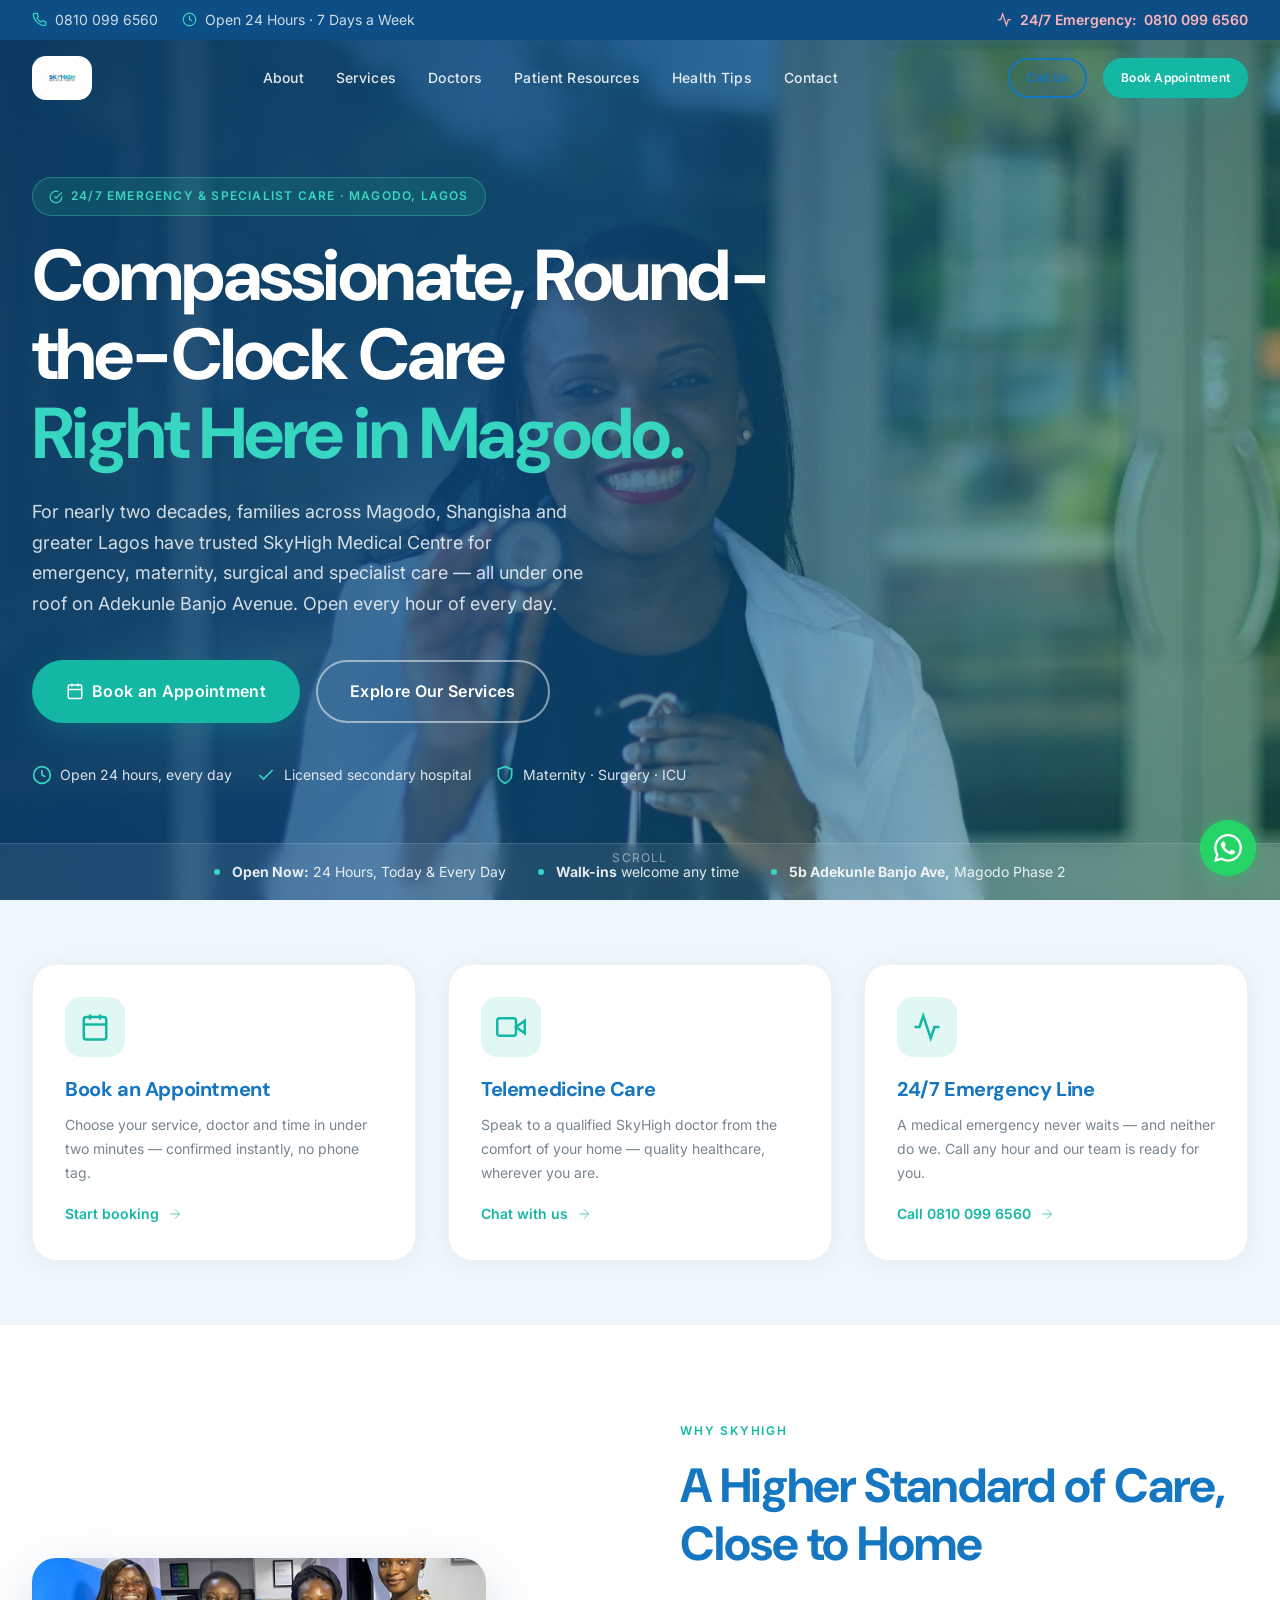
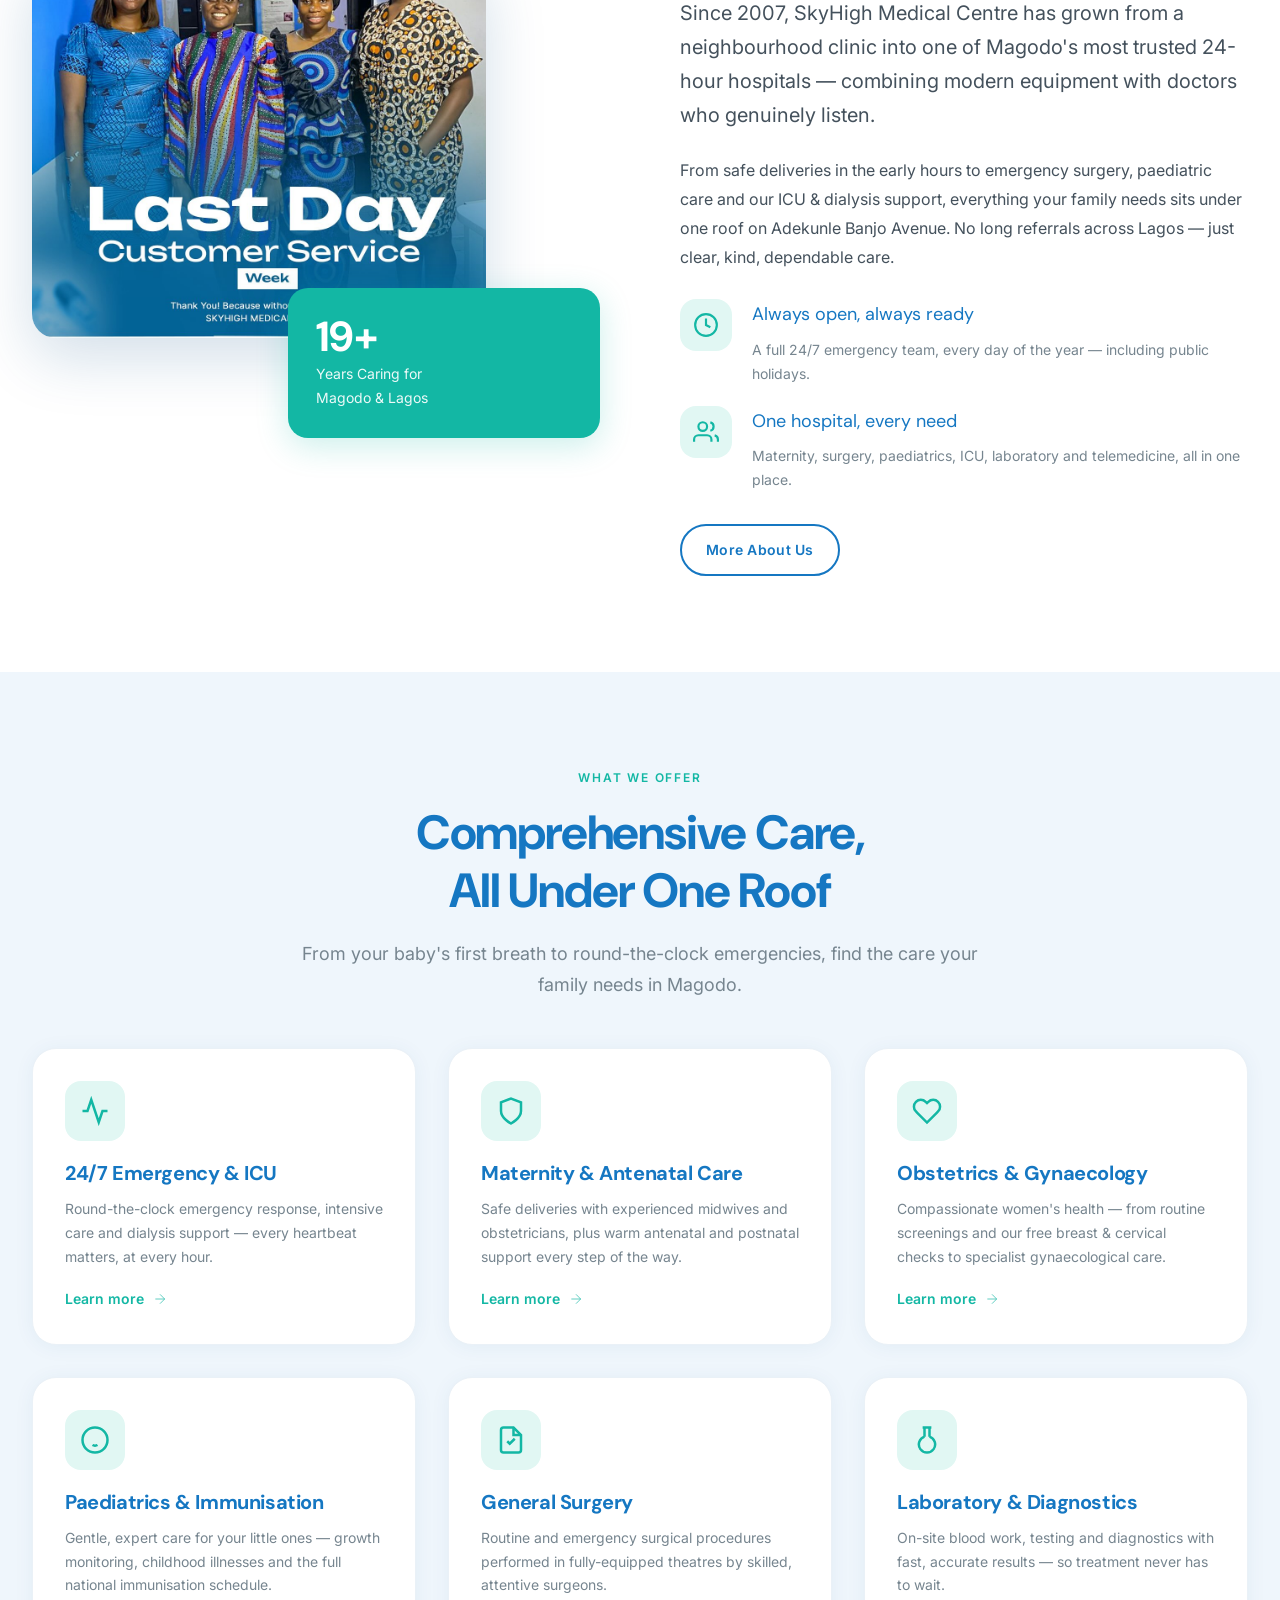
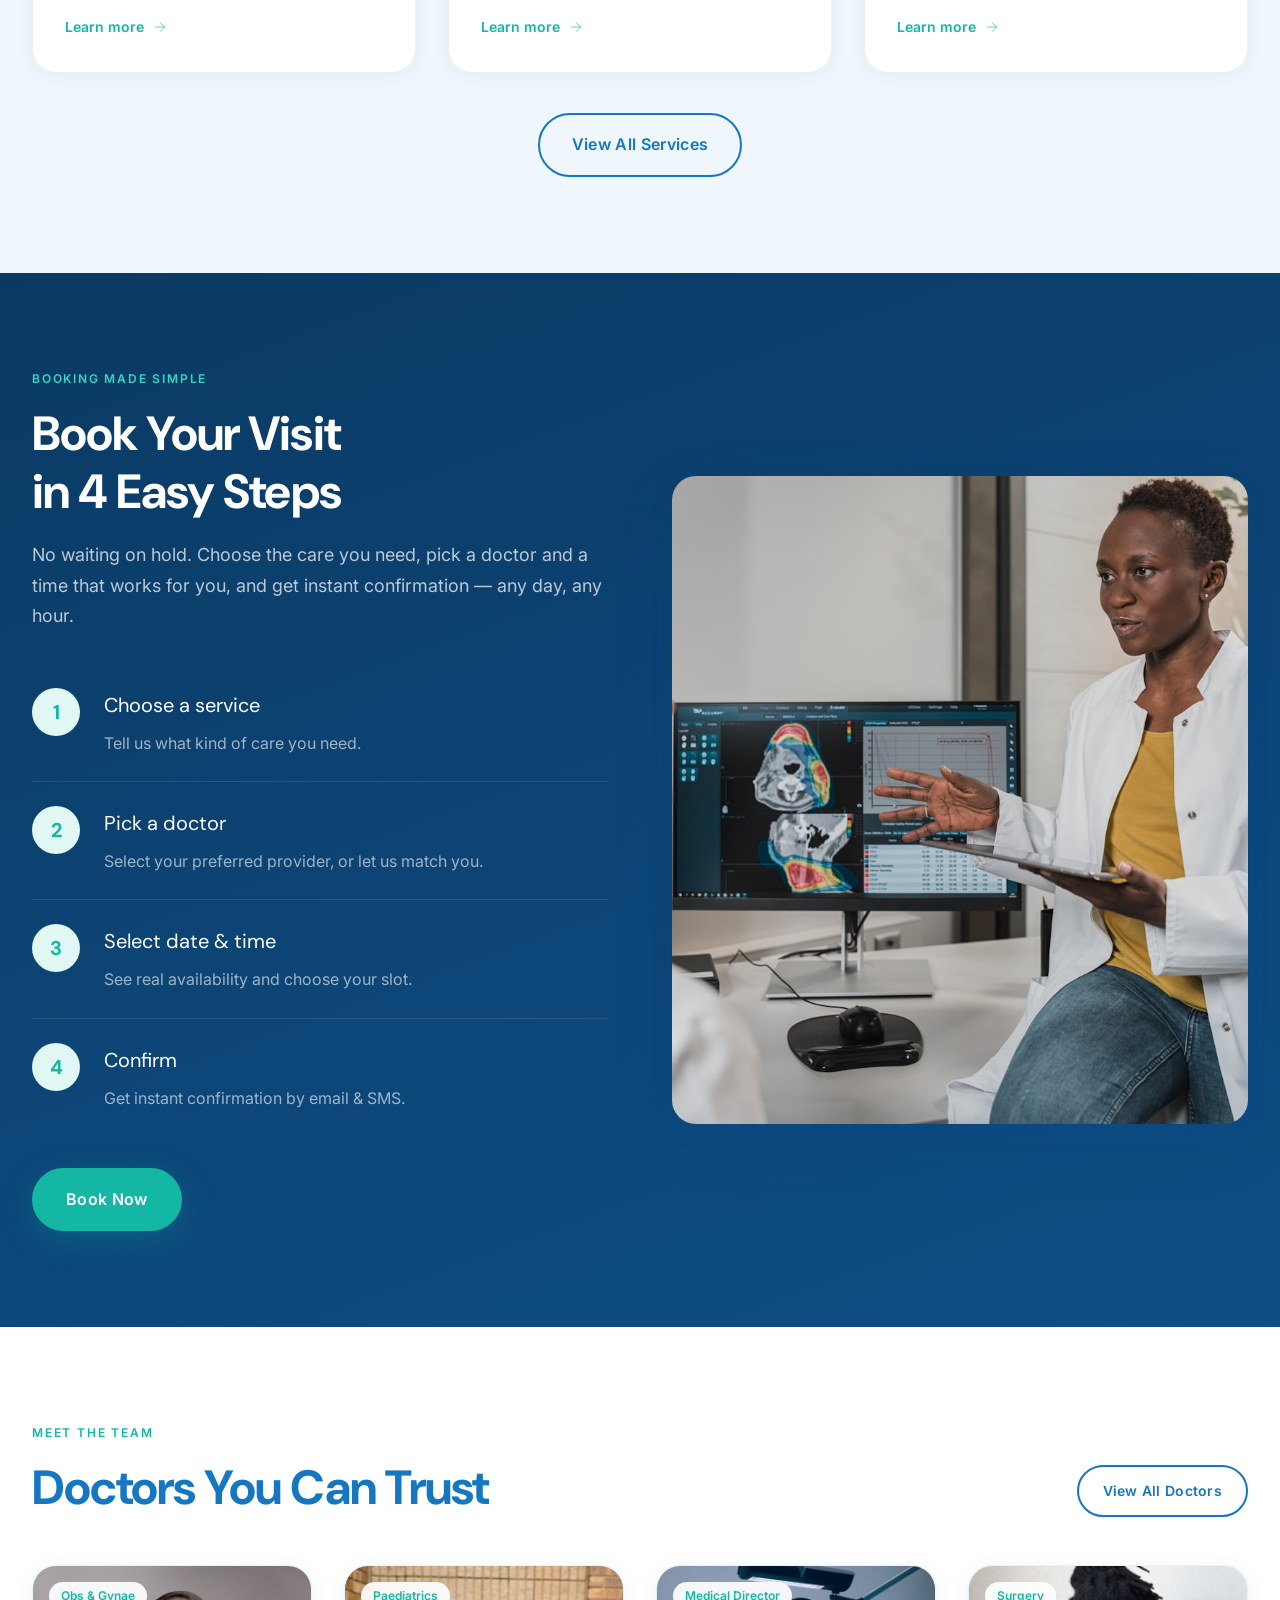
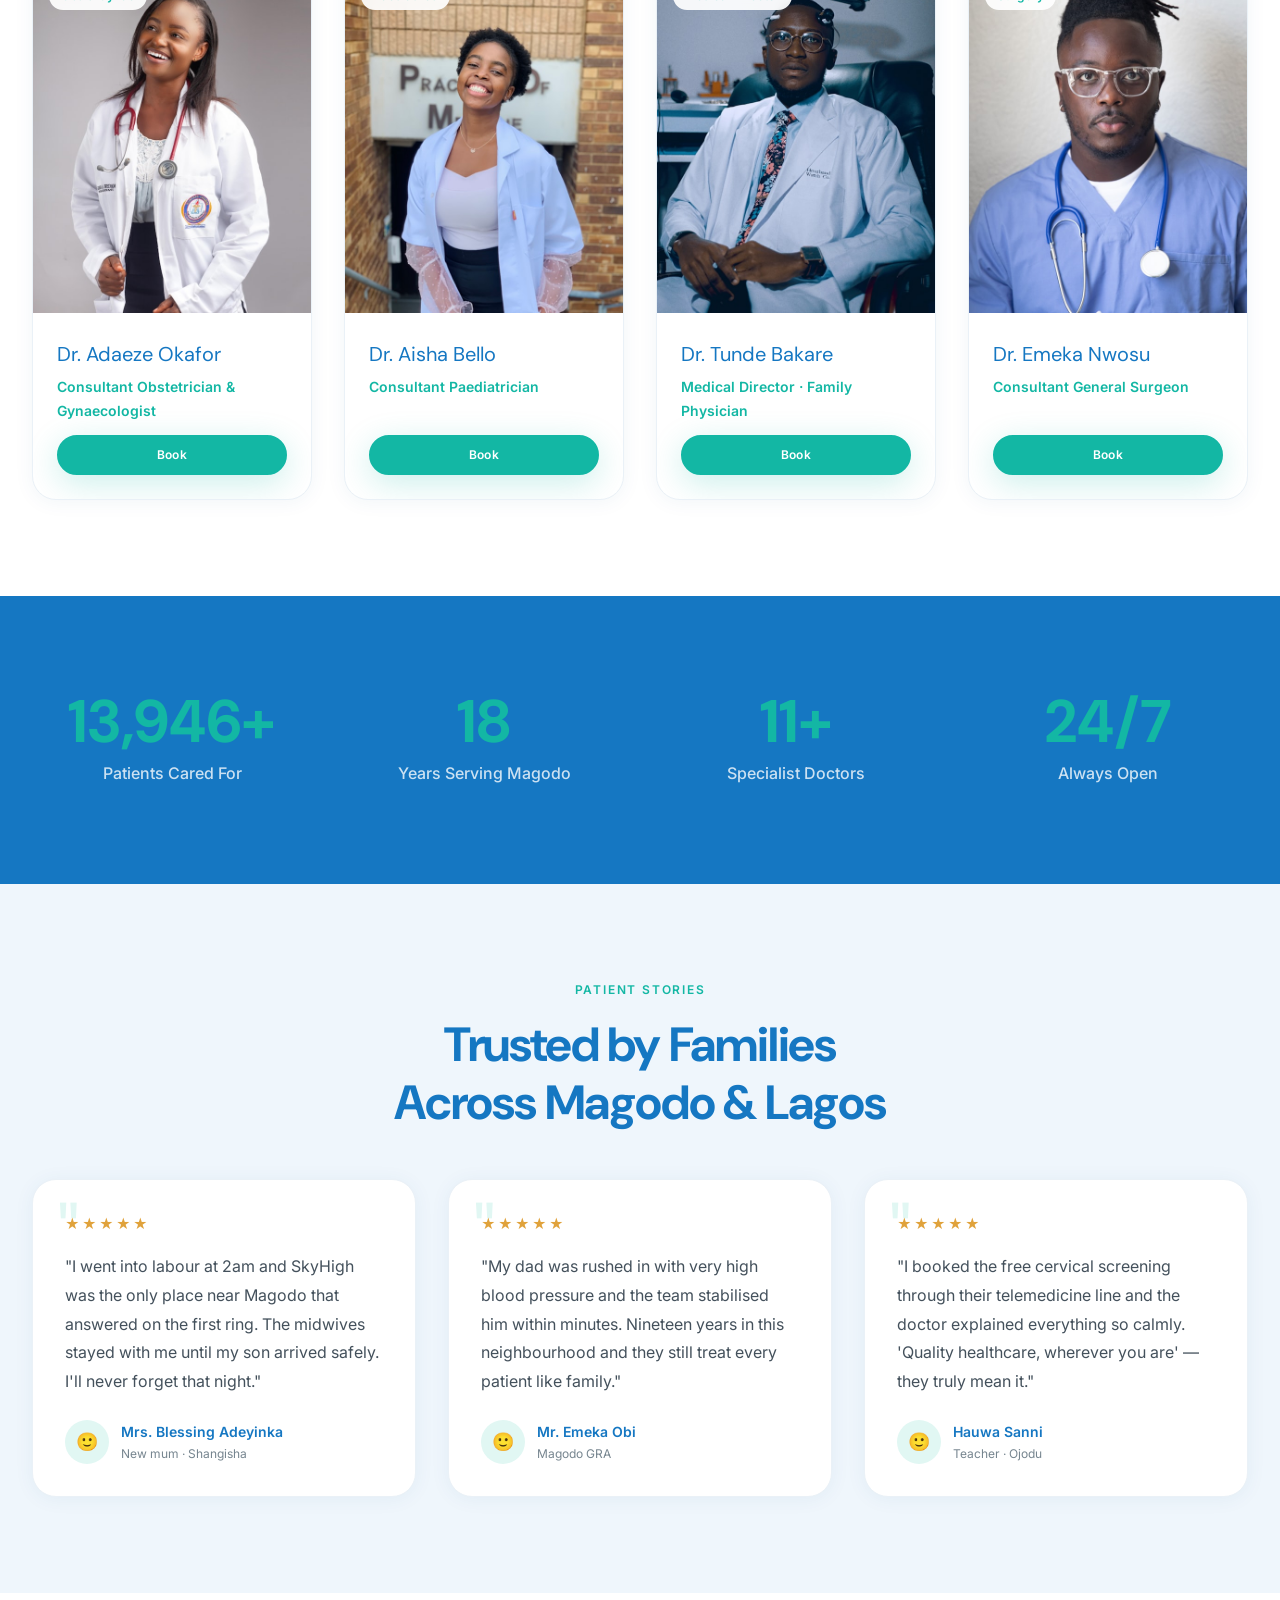
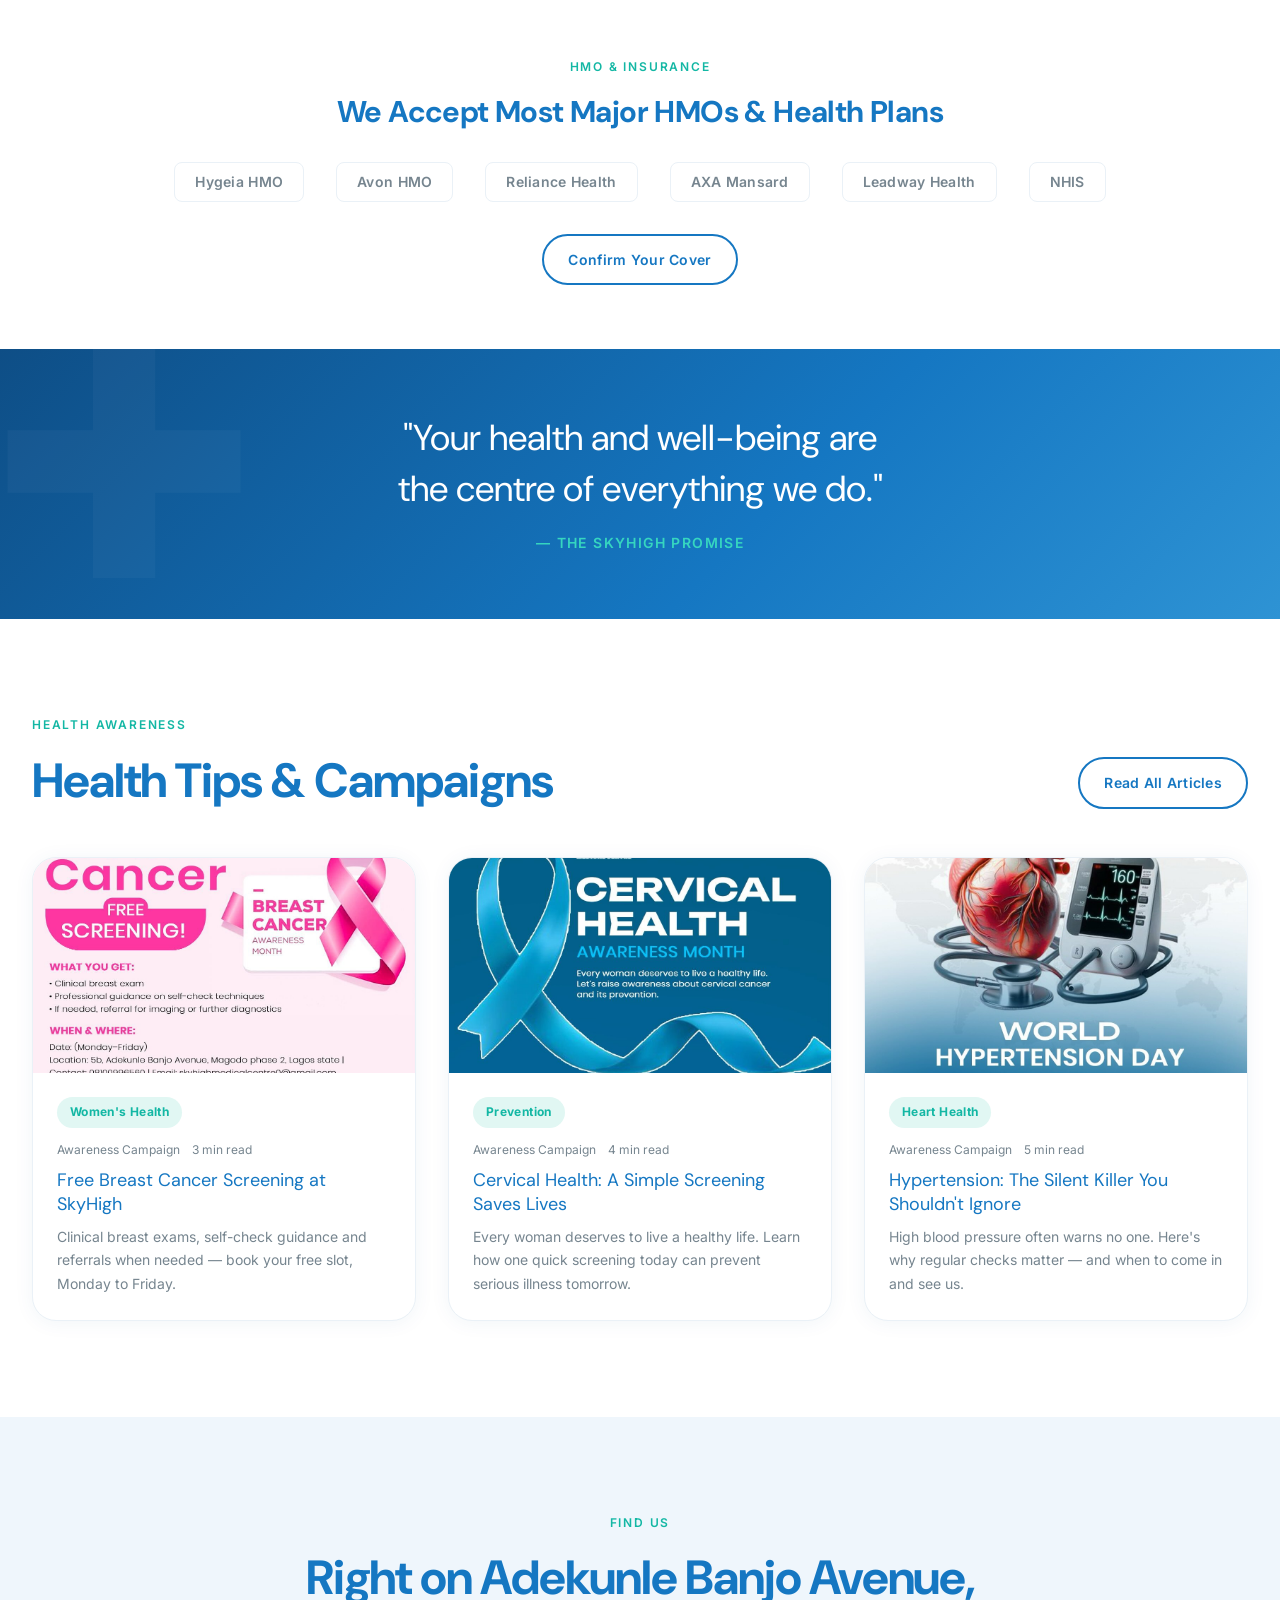
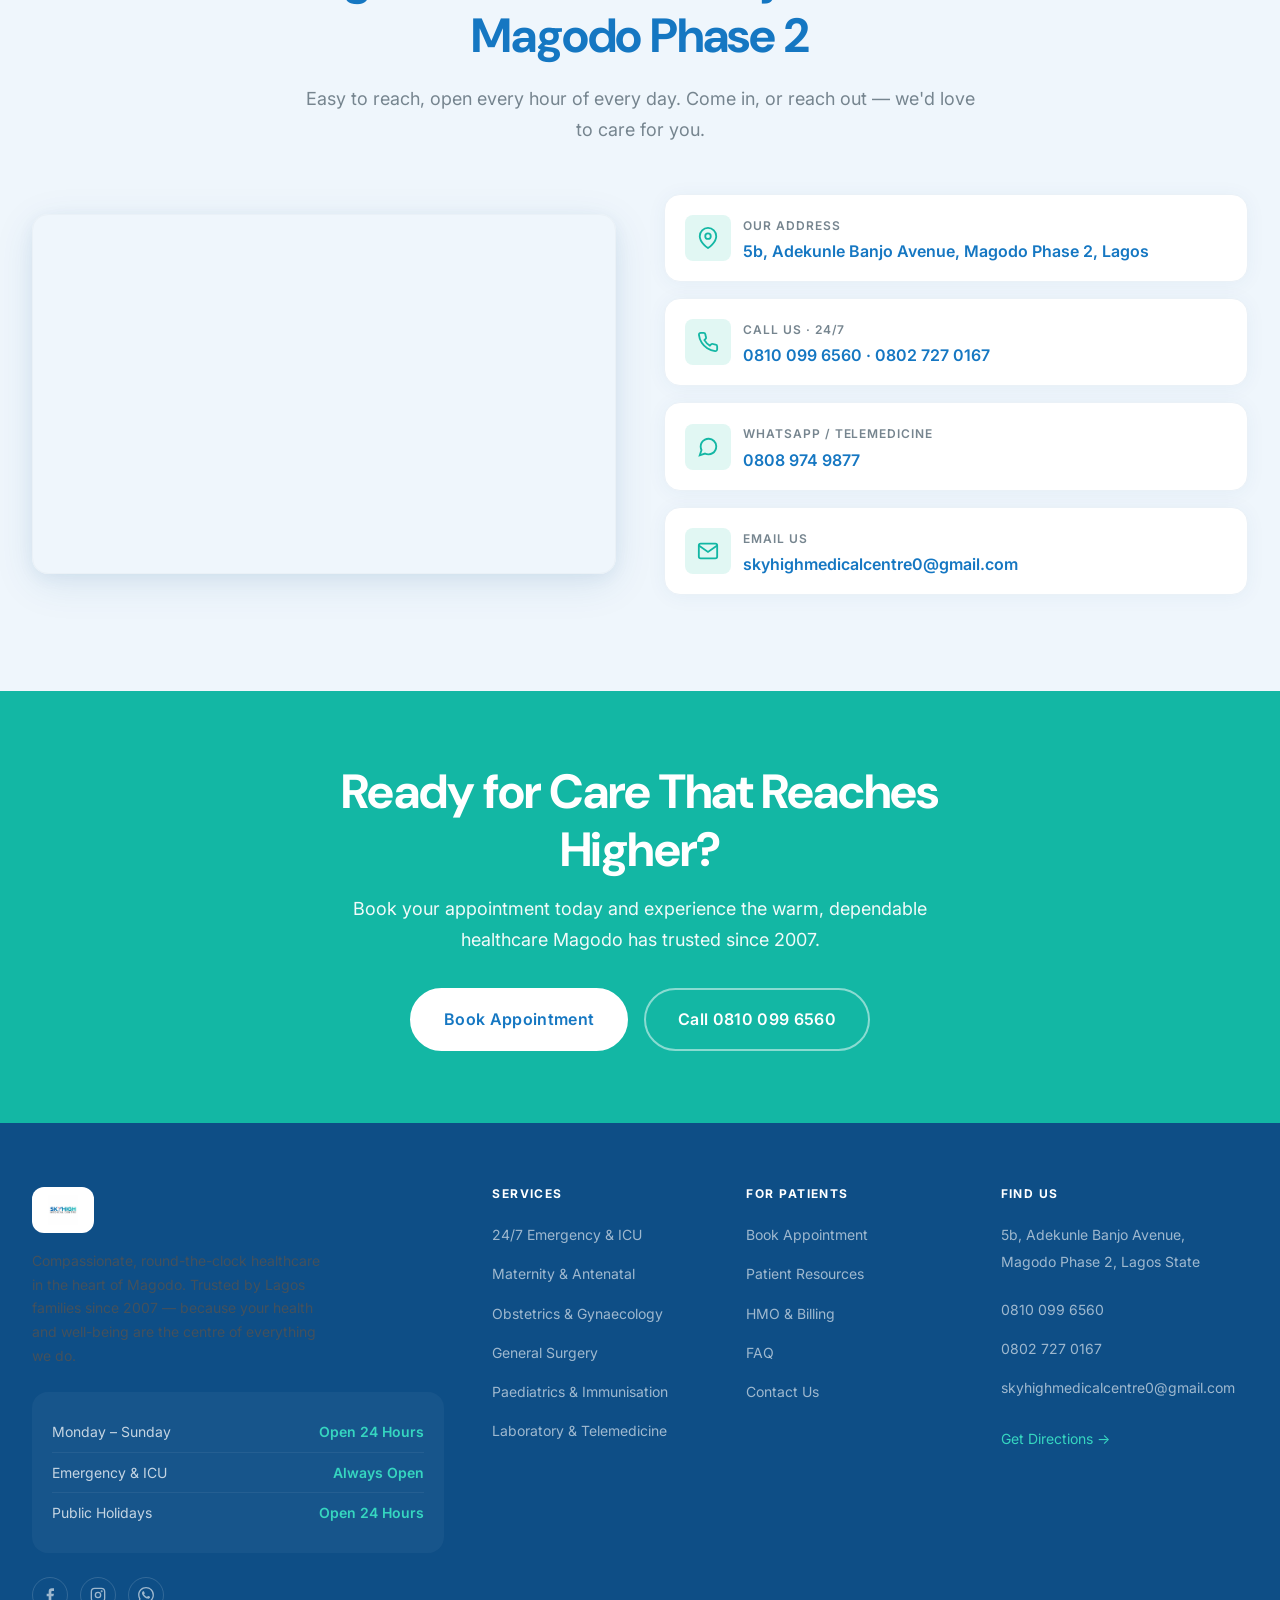
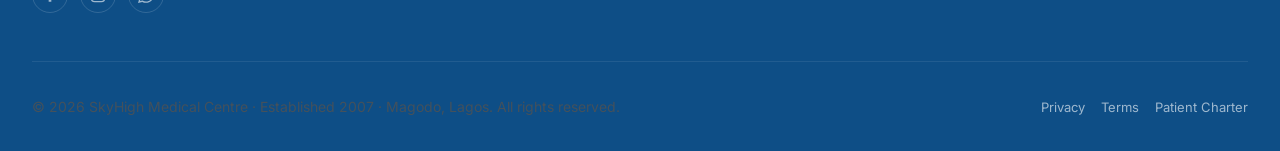
==== commit 3ab3819b: "Move campaign category pill out of the poster image into the card body The awareness flyers carry fu" ====
--- a/index.html
+++ b/index.html
@@ -465,24 +465,24 @@
 
         <div class="grid grid-3">
           <a href="health-tips.html" class="article-card reveal" style="text-decoration:none;">
-            <div class="article-card__thumb"><img data-fade src="assets/tip-breast.jpg" alt="Free breast cancer screening at SkyHigh Medical Centre" /><span class="article-card__tag">Women's Health</span></div>
-            <div class="article-card__body">
+            <div class="article-card__thumb"><img data-fade src="assets/tip-breast.jpg" alt="Free breast cancer screening at SkyHigh Medical Centre" /></div>
+            <div class="article-card__body"><span class="article-card__tag">Women's Health</span>
               <div class="article-card__meta"><span>Awareness Campaign</span><span>3 min read</span></div>
               <div class="article-card__title">Free Breast Cancer Screening at SkyHigh</div>
               <p class="article-card__excerpt">Clinical breast exams, self-check guidance and referrals when needed — book your free slot, Monday to Friday.</p>
             </div>
           </a>
           <a href="health-tips.html" class="article-card reveal" style="text-decoration:none;transition-delay:.1s;">
-            <div class="article-card__thumb"><img data-fade src="assets/tip-cervical.jpg" alt="Cervical health awareness at SkyHigh Medical Centre" /><span class="article-card__tag">Prevention</span></div>
-            <div class="article-card__body">
+            <div class="article-card__thumb"><img data-fade src="assets/tip-cervical.jpg" alt="Cervical health awareness at SkyHigh Medical Centre" /></div>
+            <div class="article-card__body"><span class="article-card__tag">Prevention</span>
               <div class="article-card__meta"><span>Awareness Campaign</span><span>4 min read</span></div>
               <div class="article-card__title">Cervical Health: A Simple Screening Saves Lives</div>
               <p class="article-card__excerpt">Every woman deserves to live a healthy life. Learn how one quick screening today can prevent serious illness tomorrow.</p>
             </div>
           </a>
           <a href="health-tips.html" class="article-card reveal" style="text-decoration:none;transition-delay:.2s;">
-            <div class="article-card__thumb"><img data-fade src="assets/tip-hypertension.jpg" alt="World Hypertension Day awareness at SkyHigh Medical Centre" /><span class="article-card__tag">Heart Health</span></div>
-            <div class="article-card__body">
+            <div class="article-card__thumb"><img data-fade src="assets/tip-hypertension.jpg" alt="World Hypertension Day awareness at SkyHigh Medical Centre" /></div>
+            <div class="article-card__body"><span class="article-card__tag">Heart Health</span>
               <div class="article-card__meta"><span>Awareness Campaign</span><span>5 min read</span></div>
               <div class="article-card__title">Hypertension: The Silent Killer You Shouldn't Ignore</div>
               <p class="article-card__excerpt">High blood pressure often warns no one. Here's why regular checks matter — and when to come in and see us.</p>
--- a/css/style.css
+++ b/css/style.css
@@ -1009,15 +1009,15 @@
 .article-card__thumb img { width: 100%; height: 100%; object-fit: cover; transition: transform var(--transition-smooth); }
 .article-card:hover .article-card__thumb img { transform: scale(1.05); }
 .article-card__tag {
-  position: absolute;
-  top: var(--space-4);
-  left: var(--space-4);
-  background: var(--color-accent);
-  color: white;
+  display: inline-block;
+  background: var(--color-accent-subtle);
+  color: var(--color-accent);
   font-size: var(--text-xs);
-  font-weight: 600;
-  padding: var(--space-1) var(--space-3);
+  font-weight: 700;
+  letter-spacing: 0.03em;
+  padding: 5px 13px;
   border-radius: var(--radius-full);
+  margin-bottom: var(--space-3);
 }
 .article-card__body { padding: var(--space-6); }
 .article-card__meta {
@@ -1843,6 +1843,14 @@
   .about-teaser > div:first-child { height: 360px !important; }
 }
 @media (max-width: 768px) {
+  /* --- Even, tighter side gutters everywhere (kills the uneven side spaces) --- */
+  .container { padding-left: var(--space-4); padding-right: var(--space-4); }
+  .hero__content { padding-left: var(--space-4); padding-right: var(--space-4); }
+  .page-hero { padding-left: var(--space-4); padding-right: var(--space-4); }
+  .info-bar { padding-left: var(--space-4); padding-right: var(--space-4); }
+  .topbar__inner { padding-left: var(--space-4); padding-right: var(--space-4); }
+  .nav__inner { padding-left: var(--space-4); padding-right: var(--space-4); }
+
   .whatsapp-float { width: 60px; height: 60px; bottom: var(--space-5); right: var(--space-5); }
   .whatsapp-float svg { width: 30px; height: 30px; }
   .form-input, .form-select { min-height: 52px; }
@@ -1852,5 +1860,19 @@
   .nav__logo-img { height: 26px; }
   .nav__logo--chip { padding: 6px 12px; }
   .hero__title { letter-spacing: -0.02em; }
-  .about-teaser > div:first-child { height: 320px !important; }
-}
+
+  /* About-teaser: image goes full-width, "19+" badge tucks into the corner
+     so there's no empty strip on the right. */
+  .about-teaser > div:first-child { height: 300px !important; }
+  .about-teaser > div:first-child > div:first-child {
+    width: 100% !important; height: 100% !important;
+  }
+  .about-teaser > div:first-child > div:last-child {
+    left: auto !important; right: 14px !important; bottom: 14px !important;
+    width: auto !important; max-width: 70% !important; padding: 16px 22px !important;
+  }
+}
+@media (max-width: 480px) {
+  .container, .hero__content, .page-hero, .info-bar { padding-left: 14px; padding-right: 14px; }
+  .about-teaser > div:first-child { height: 260px !important; }
+}
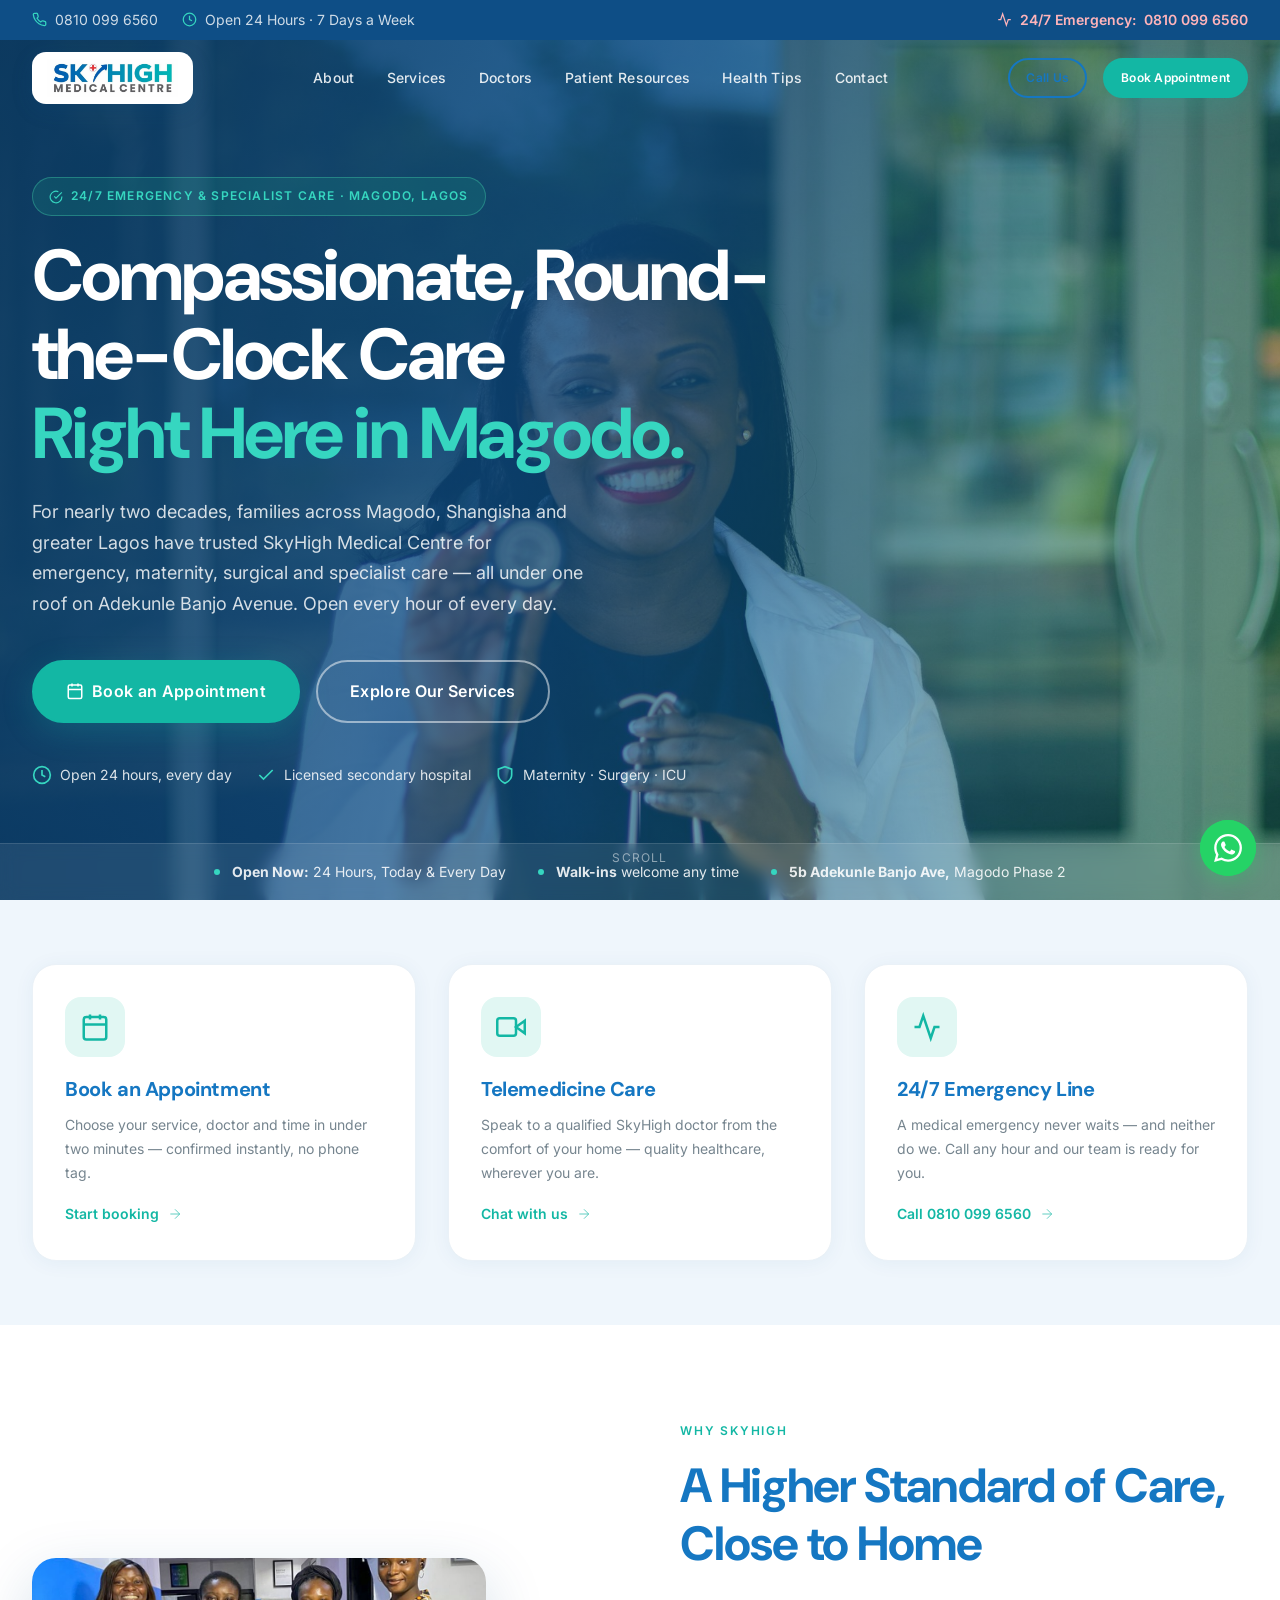
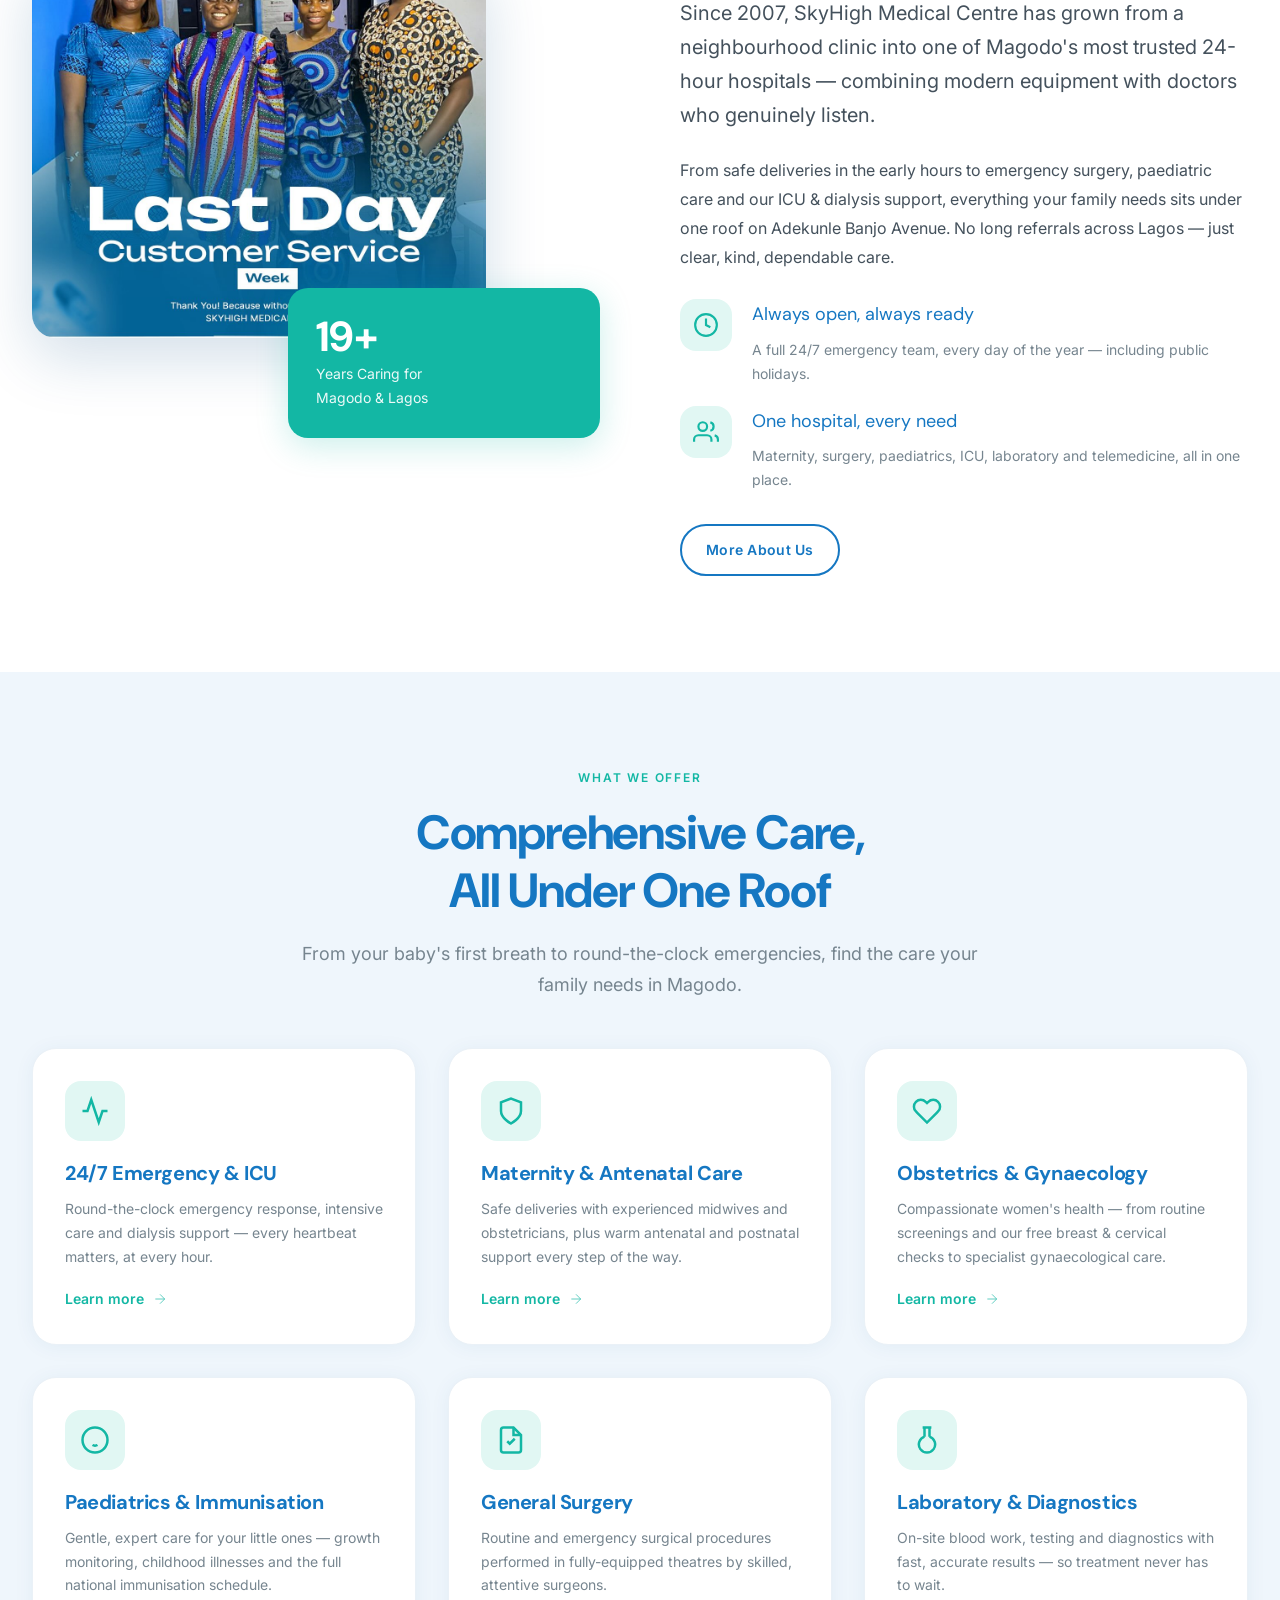
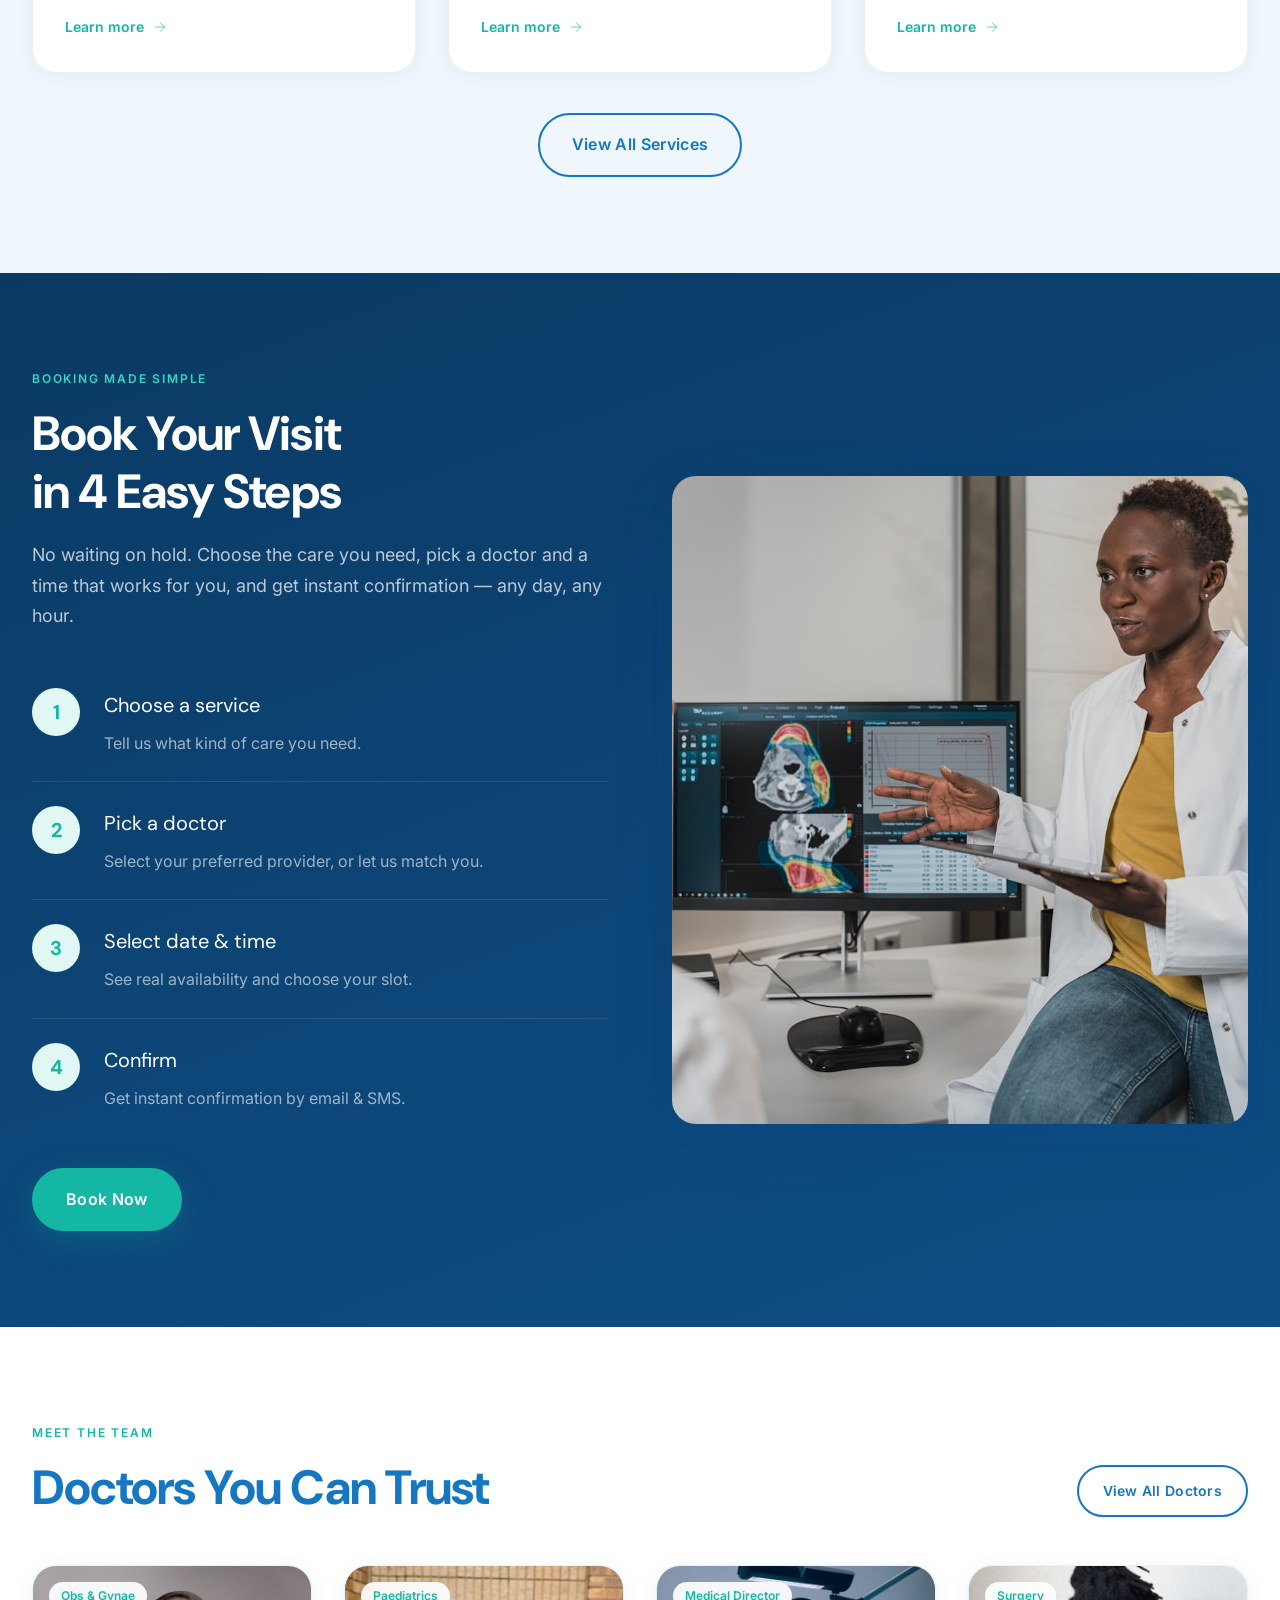
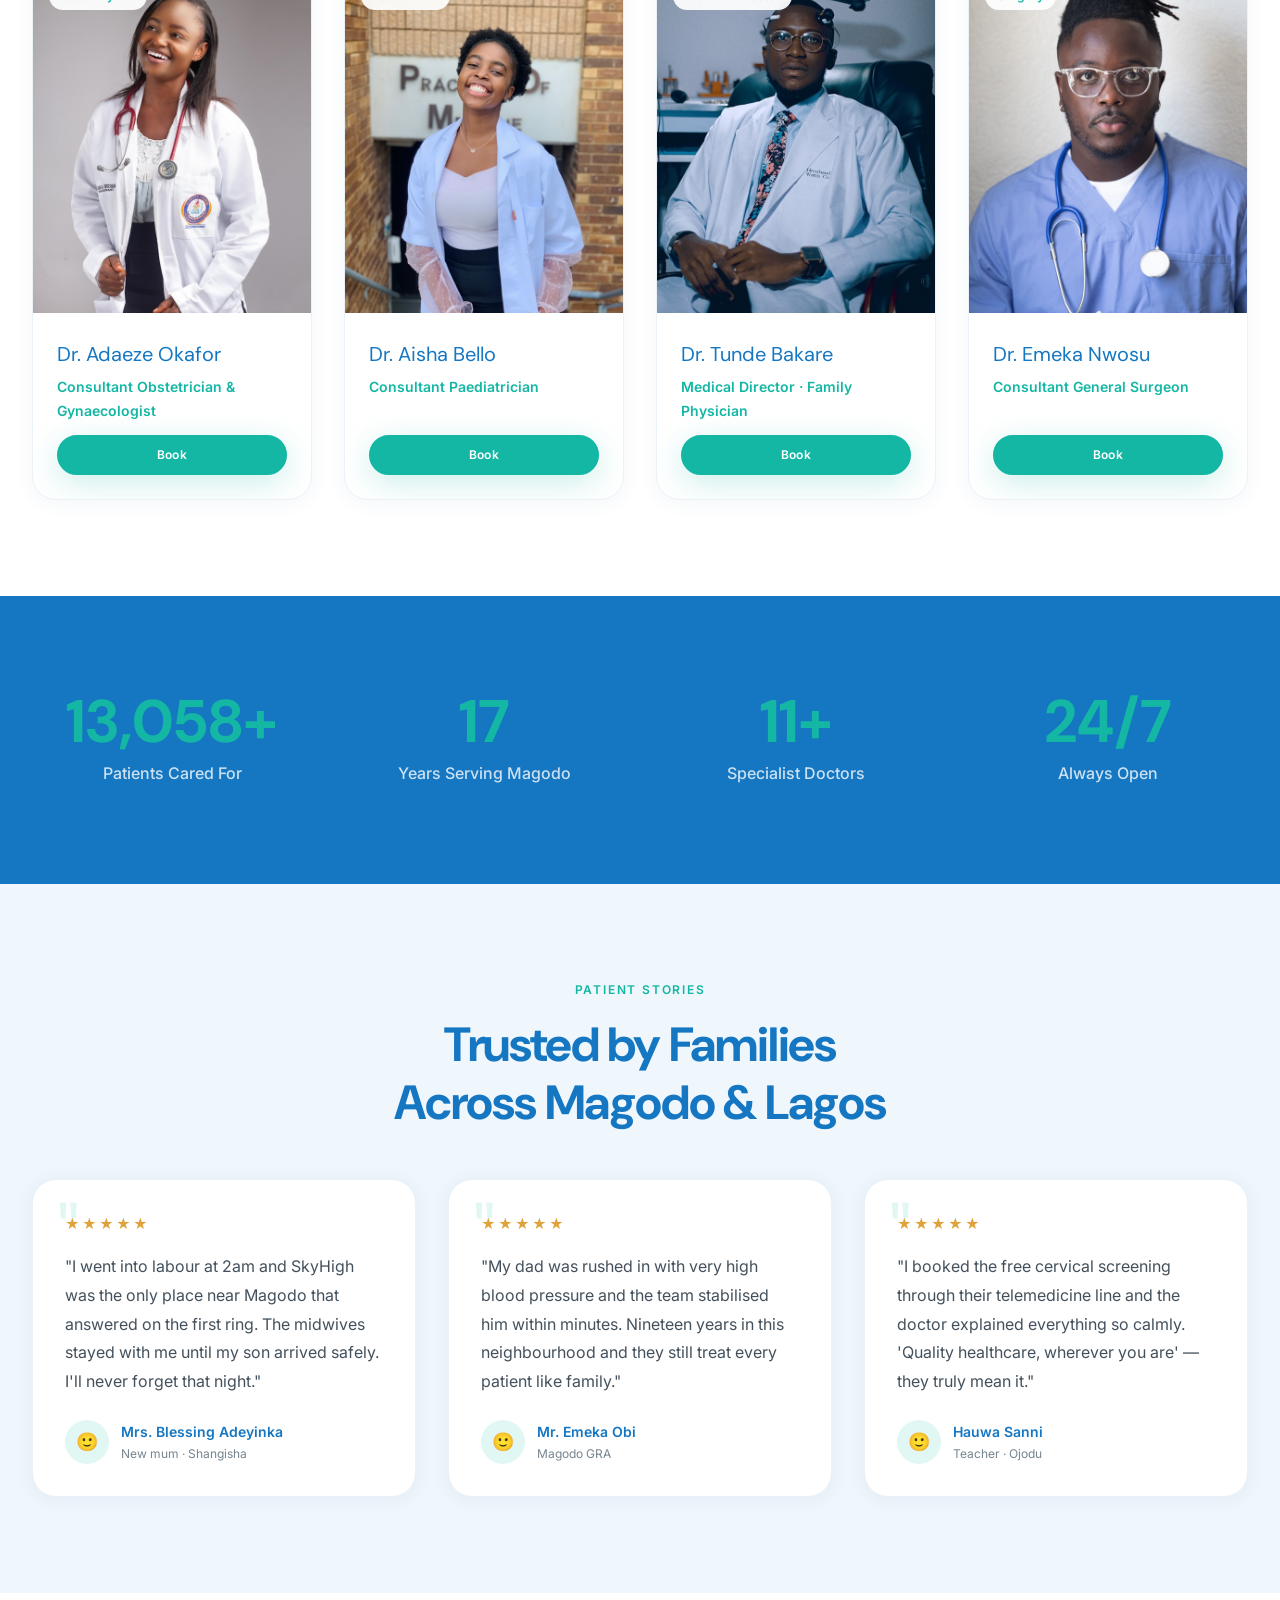
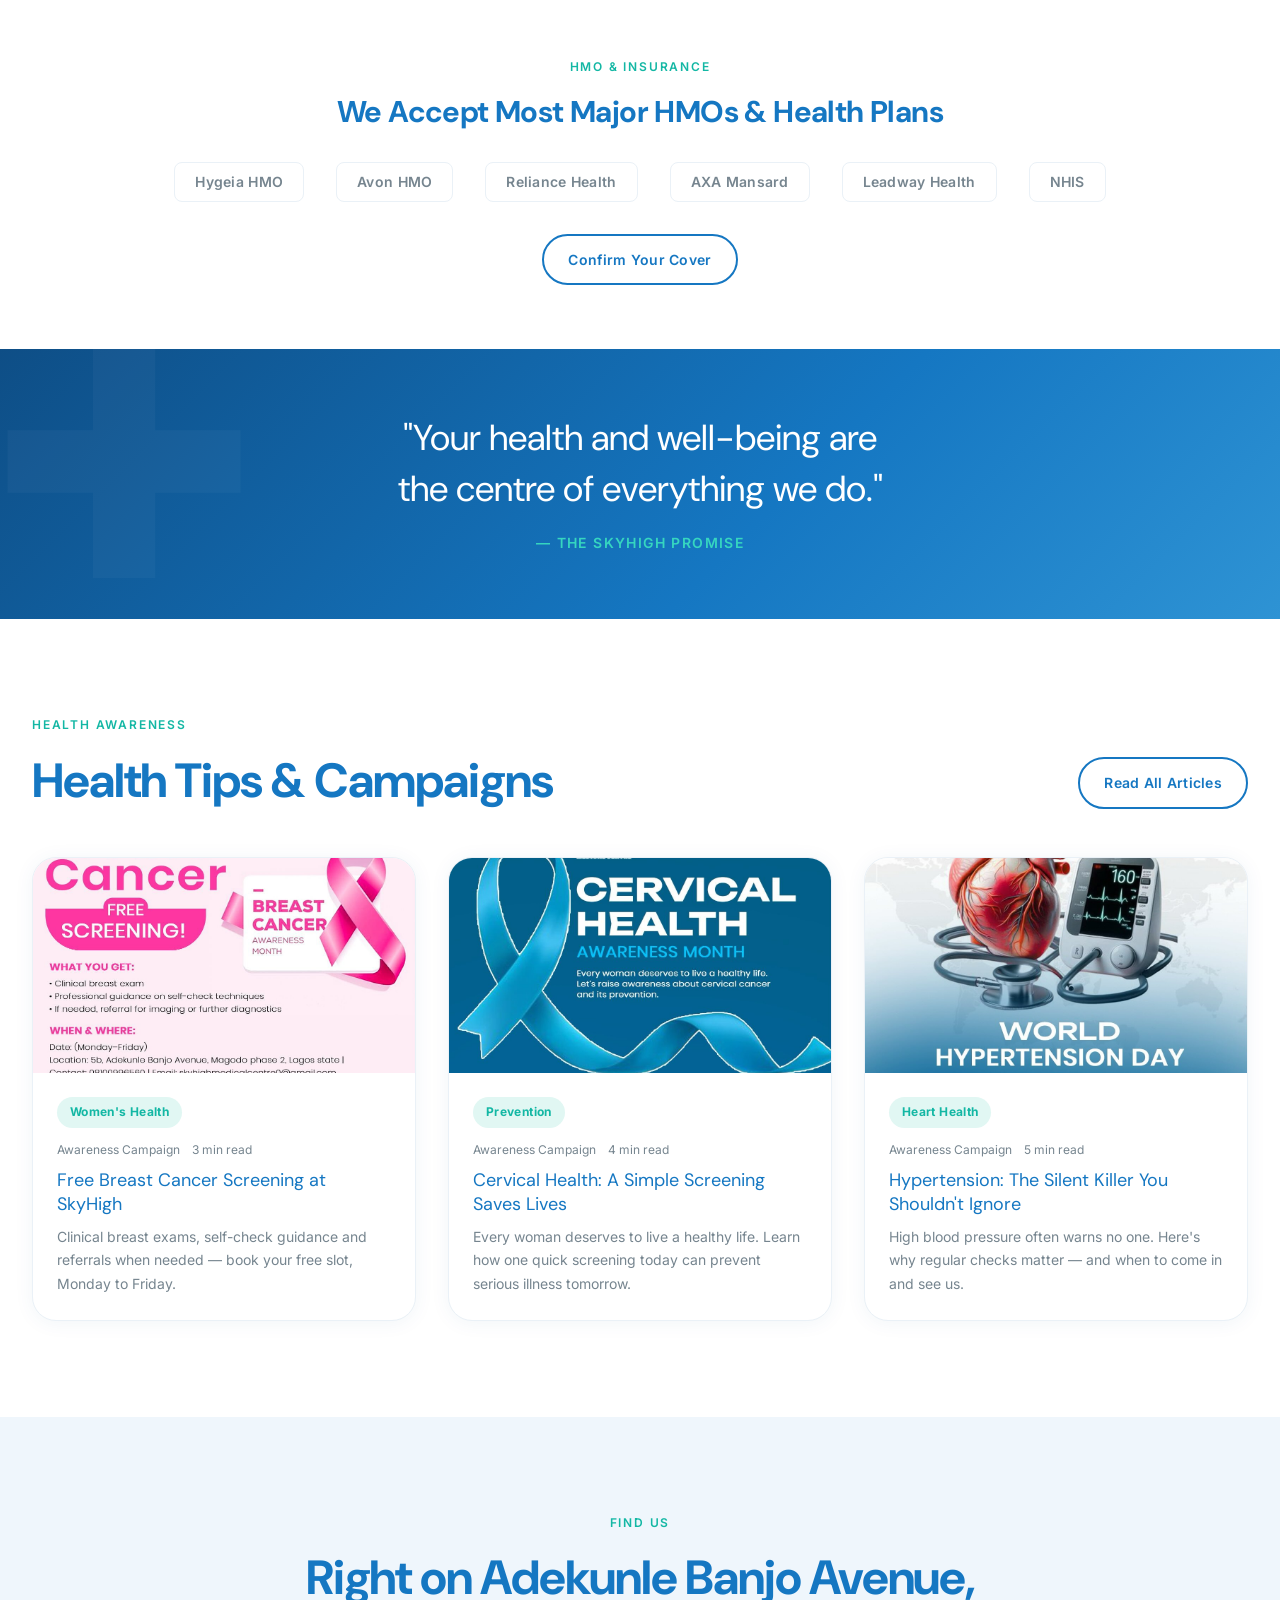
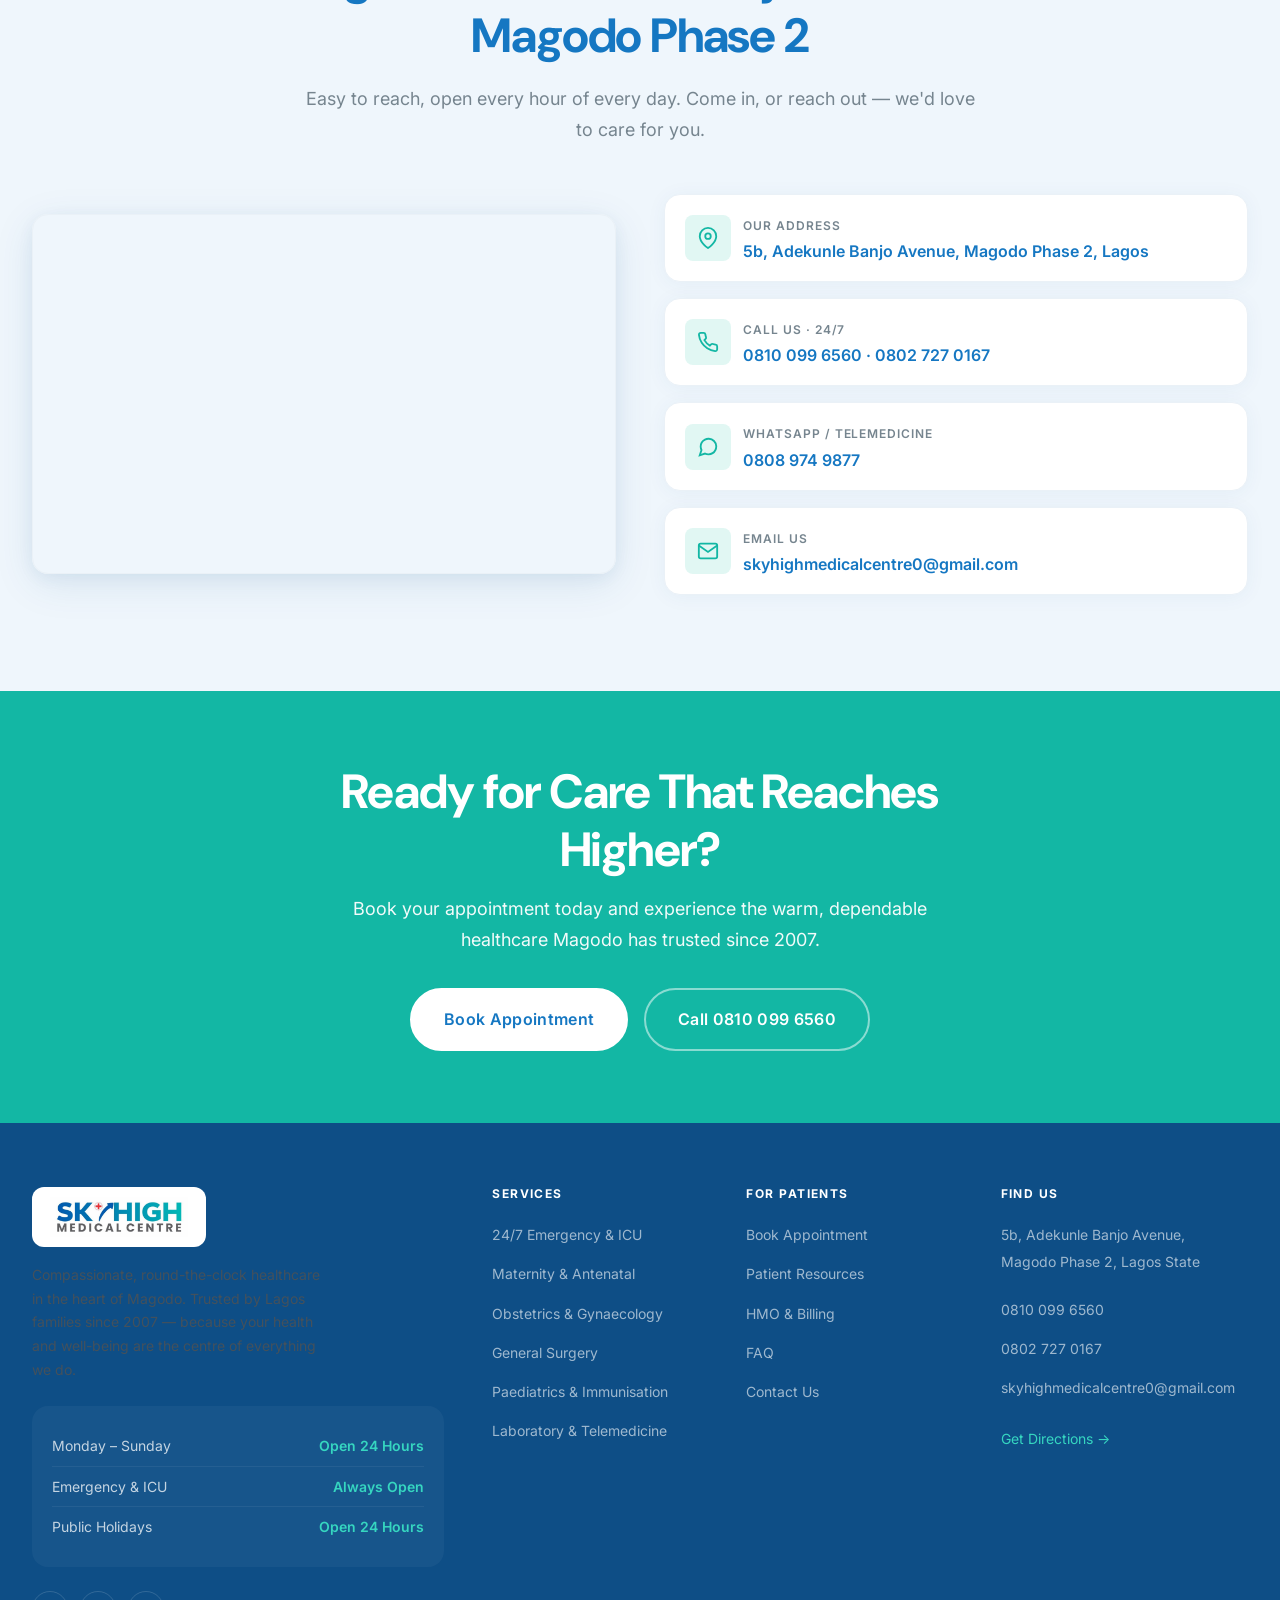
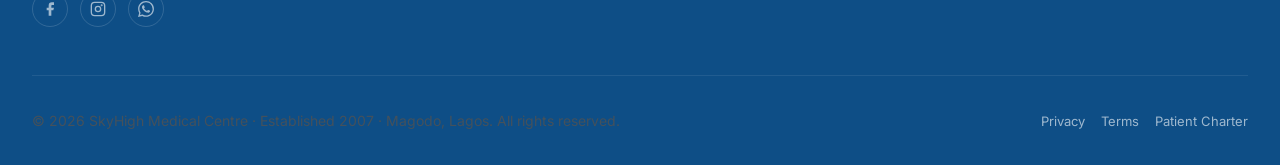
==== commit bbd4cbda: "Mobile: bigger legible logo + kill sideways scroll/empty side space - Crop logo to the wordmark (log" ====
--- a/index.html
+++ b/index.html
@@ -43,7 +43,7 @@
   <nav class="nav nav--transparent" id="main-nav" data-transparent="true">
     <div class="nav__inner">
       <a href="index.html" class="nav__logo nav__logo--chip" aria-label="SkyHigh Medical Centre — home">
-        <img class="nav__logo-img" src="assets/logo.jpg" alt="SkyHigh Medical Centre" />
+        <img class="nav__logo-img" src="assets/logo-wordmark.jpg" alt="SkyHigh Medical Centre" />
       </a>
       <ul class="nav__links">
         <li><a href="about.html" class="nav__link">About</a></li>
@@ -559,7 +559,7 @@
     <div class="container">
       <div class="footer__grid">
         <div class="footer__brand">
-          <a href="index.html" class="footer__logo footer__logo--chip"><img class="footer__logo-img" src="assets/logo.jpg" alt="SkyHigh Medical Centre" /></a>
+          <a href="index.html" class="footer__logo footer__logo--chip"><img class="footer__logo-img" src="assets/logo-wordmark.jpg" alt="SkyHigh Medical Centre" /></a>
           <p class="footer__tagline">Compassionate, round-the-clock healthcare in the heart of Magodo. Trusted by Lagos families since 2007 — because your health and well-being are the centre of everything we do.</p>
           <div class="footer__hours">
             <div class="footer__hours-row"><span>Monday – Sunday</span><span>Open 24 Hours</span></div>
--- a/css/style.css
+++ b/css/style.css
@@ -111,7 +111,14 @@
   -webkit-font-smoothing: antialiased;
   -moz-osx-font-smoothing: grayscale;
   text-rendering: optimizeLegibility;
-}
+  overflow-x: hidden;
+  max-width: 100%;
+}
+
+/* Grid/flex children must be allowed to shrink, or a long word/number
+   (e.g. a big stat figure) blows the track wider than the viewport and
+   creates a sideways scroll with empty space. */
+.grid > *, .footer__grid > * { min-width: 0; }
 
 body {
   font-family: var(--font-body);
@@ -1758,9 +1765,9 @@
   transition: box-shadow var(--transition-base), transform var(--transition-base);
 }
 .nav__logo--chip:hover { transform: translateY(-1px); box-shadow: 0 10px 28px rgba(13, 78, 134, 0.20); }
-.nav__logo-img { height: 30px; width: auto; display: block; }
-.footer__logo--chip { background: #fff; padding: 8px 16px; border-radius: 12px; display: inline-flex; }
-.footer__logo-img { height: 30px; width: auto; display: block; }
+.nav__logo-img { height: 38px; width: auto; display: block; }
+.footer__logo--chip { background: #fff; padding: 10px 18px; border-radius: 12px; display: inline-flex; }
+.footer__logo-img { height: 40px; width: auto; display: block; }
 
 /* Tighter, more premium heading tracking for the SkyHigh wordmark feel */
 .hero__title { letter-spacing: -0.035em; }
@@ -1857,9 +1864,13 @@
   .btn { min-height: 48px; }
   .contact-chip { min-width: 100%; }
   .map-embed { height: 260px; }
-  .nav__logo-img { height: 26px; }
-  .nav__logo--chip { padding: 6px 12px; }
+  .nav__logo-img { height: 34px; }
+  .nav__logo--chip { padding: 6px 13px; border-radius: 12px; }
   .hero__title { letter-spacing: -0.02em; }
+
+  /* Keep big stat figures inside their card so they never push the page wide */
+  .stat-card { padding: var(--space-5) var(--space-2); }
+  .stat-card__number { font-size: clamp(2rem, 8.5vw, 2.75rem); }
 
   /* About-teaser: image goes full-width, "19+" badge tucks into the corner
      so there's no empty strip on the right. */
@@ -1875,4 +1886,7 @@
 @media (max-width: 480px) {
   .container, .hero__content, .page-hero, .info-bar { padding-left: 14px; padding-right: 14px; }
   .about-teaser > div:first-child { height: 260px !important; }
-}
+  /* Give the larger logo room — the hamburger menu carries the Book CTA here */
+  .nav__actions .btn--primary { display: none; }
+  .nav__logo-img { height: 32px; }
+}
